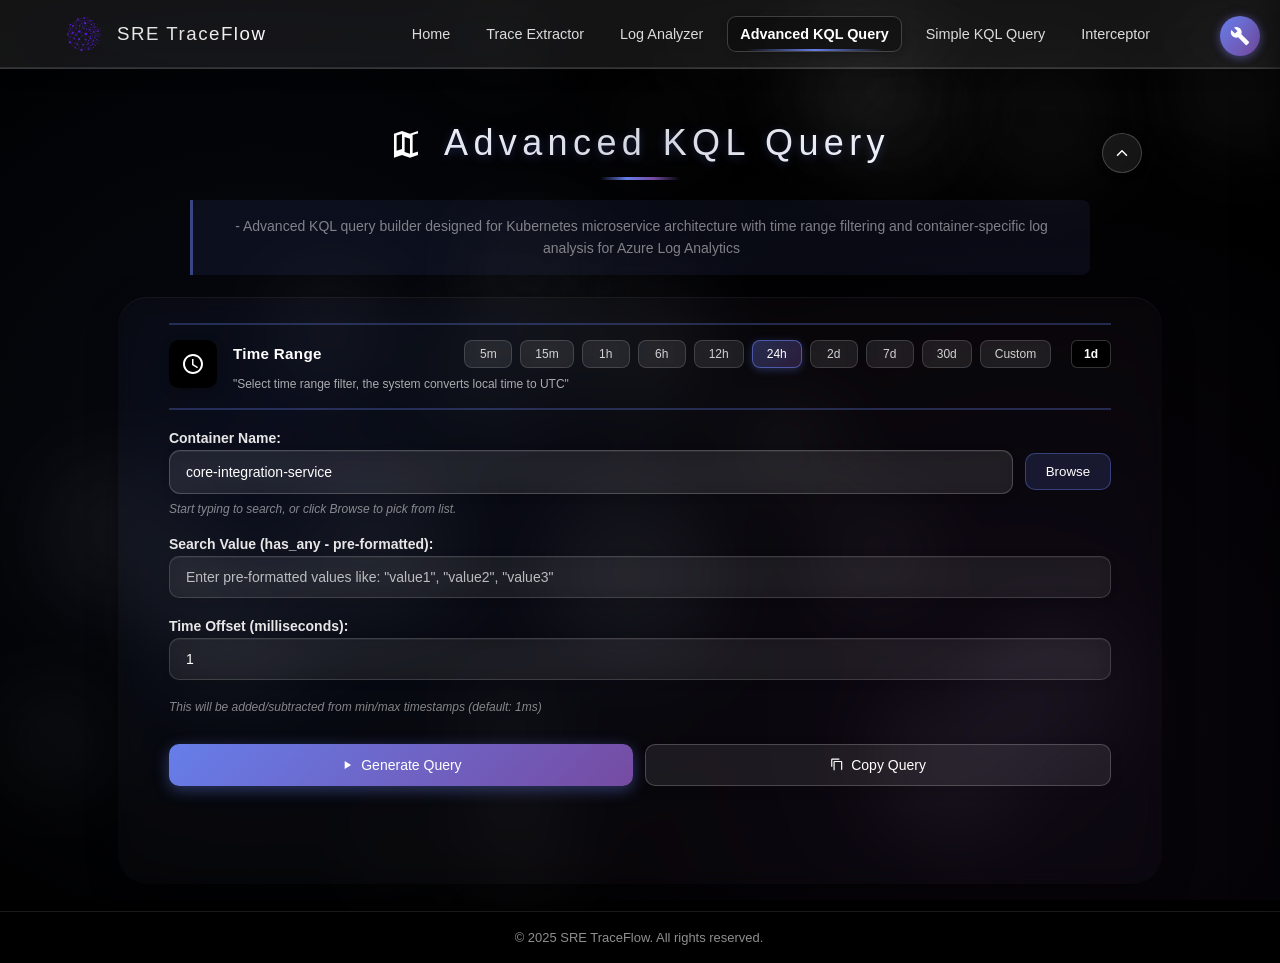
==== advanced-kql-query.html @ 8fcfd658 "Add files via upload" ====
<!DOCTYPE html>
<html lang="en">
<head>
  <meta charset="UTF-8">
  <meta name="viewport" content="width=device-width, initial-scale=1.0">
  <title>Advanced KQL Query - SRE TraceFlow</title>
  
  <link rel="stylesheet" href="assets/css/common.css">
  <link rel="stylesheet" href="assets/css/tools.css">
  <!-- Offline-friendly: embed deployments to avoid fetch/file protocol issues -->
  <script>
    window.DEPLOYMENT_NAMES = [
      "access-control",
      "accessgroup-integration-service",
      "arrangement-manager",
      "audit-service",
      "azure-blob-storage-connector",
      "backbase-identity",
      "billpay-service",
      "card-manager",
      "communication",
      "confirmation",
      "contact-manager",
      "content-card",
      "content-enricher",
      "contentservices",
      "contracts-flow",
      "core-integration-service",
      "dashboard",
      "device-management-service",
      "digital-lending",
      "digital-lending-integration-service",
      "documents-processing-flow",
      "edge",
      "employee",
      "employee-app",
      "engage-web-app",
      "engagement",
      "engagement-integration-service",
      "event-bridge",
      "fido-service",
      "flow-party-profile-service",
      "identity-integration-service",
      "identity-proxy",
      "ingress",
      "legalentity-integration-service",
      "lending-application",
      "lending-hpa-flow",
      "lending-offer-flow",
      "limit",
      "messages-service",
      "metric",
      "mobile-authentication",
      "notifications-service",
      "onboarding-flow",
      "payment-order-service",
      "payment-p2p",
      "payment-trids",
      "payment-type-service",
      "plan-flow",
      "provisioning",
      "push-integration-service",
      "realtime-engagement-orchestrator",
      "register-manager",
      "remote-config",
      "remote-config-web-app",
      "reset-password-flow",
      "retail-app",
      "risk-assessment-flow",
      "selfenroll-flow",
      "springbootadmin",
      "stream-legal-entity",
      "stream-product-catalog",
      "stream-transactions",
      "token-converter",
      "transaction-category-collector",
      "transaction-enricher",
      "transaction-manager",
      "user-manager",
      "user-profile-manager",
      "user-segment",
      "user-segments-collector",
      "web-authentication"
    ];
  </script>
  <style>
    /* Collapsible description under the title */
    .desc-content {
      max-width: 800px;
      margin: 12px auto 0 auto;
      overflow: hidden;
      max-height: 0;
      opacity: 0;
      transition: max-height 0.35s ease, opacity 0.35s ease;
    }
    .desc-content.open {
      max-height: 200px; /* enough to show one short paragraph */
      opacity: 1;
    }
    /* Deployment browse dropdown */
    .deploy-wrap { position: relative; display: flex; gap: 6px; align-items: center; }
    .deploy-hint { color: rgba(255,255,255,.7); font-size: 12px; margin-top: 4px; }
    .deploy-btn { padding: 8px 10px; border-radius: 8px; border: 1px solid rgba(255,255,255,.3); background: rgba(255,255,255,.08); color: #fff; cursor: pointer; }
    .deploy-btn:hover { background: rgba(255,255,255,.15); }
    /* Dropdown positioned near center for better visibility */
    .deploy-dropdown {
      position: fixed;
      top: 20vh;
      left: 50%;
      transform: translateX(-50%);
      background: rgba(0,0,0,.92);
      border: 1px solid rgba(255,255,255,.2);
      border-radius: 10px;
      box-shadow: 0 18px 40px rgba(0,0,0,.5);
      width: min(90vw, 520px);
      max-height: 60vh;
      overflow: auto;
      display: none;
      z-index: 2000;
    }
    .deploy-dropdown.open { display: block; }
    .deploy-item { padding: 8px 12px; color: #fff; cursor: pointer; }
    .deploy-item:hover { background: rgba(255,255,255,.1); }
  </style>
  <script src="assets/js/navbar.js"></script>
</head>
<body class="advanced-kql">
  <div id="navbar-container"></div>
  
  <div class="main-content">
    <div class="hero">
      <div class="hero-header">
        <h1><img src="assets/icons/map_white.svg" alt="" style="width:32px;height:32px;margin-right:8px;vertical-align:middle;">Advanced KQL Query</h1>
        <button class="desc-toggle" type="button" onclick="toggleDesc()" title="Hide description">
          <svg width="20" height="20" viewBox="0 0 24 24" fill="none" xmlns="http://www.w3.org/2000/svg">
            <path d="M18 15l-6-6-6 6" stroke="currentColor" stroke-width="2" stroke-linecap="round" stroke-linejoin="round"/>
          </svg>
        </button>
      </div>
      <div id="pageDesc" class="desc-content open" aria-hidden="false">
      <p> - Advanced KQL query builder designed for Kubernetes microservice architecture with time range filtering and container-specific log analysis for Azure Log Analytics</p>
    </div>
  </div>

  <div class="wrapper" style="display:flex;justify-content:center;width:100%;">
    <!-- Extended Search Container -->
    <div class="container" style="max-width:1200px;width:100%;margin:0 auto;padding:2.5% 2.5%;">
      <!-- Global Time Range Selector -->
      <div class="global-time-range">
        <div class="time-range-header">
          <div class="time-range-icon">
            <img src="assets/icons/clock_white.svg" alt="" width="24" height="24">
          </div>
          <div class="time-range-header-content">
            <div class="time-range-title-row">
              <div class="time-range-title">Time Range</div>
              <div class="time-preset-buttons">
                <button class="time-preset-btn" data-value="5m">5m</button>
                <button class="time-preset-btn" data-value="15m">15m</button>
                <button class="time-preset-btn" data-value="1h">1h</button>
                <button class="time-preset-btn" data-value="6h">6h</button>
                <button class="time-preset-btn" data-value="12h">12h</button>
                <button class="time-preset-btn active" data-value="24h">24h</button>
                <button class="time-preset-btn" data-value="2d">2d</button>
                <button class="time-preset-btn" data-value="7d">7d</button>
                <button class="time-preset-btn" data-value="30d">30d</button>
                <button class="time-preset-btn" data-value="custom">Custom</button>
                <div class="time-duration-display" id="timeDuration">24h</div>
              </div>
              <select id="timePreset" onchange="applyTimePreset()" class="time-preset-select" style="display:none;">
                <option value="5m">Last 5 minutes</option>
                <option value="15m">Last 15 minutes</option>
                <option value="1h">Last 1 hour</option>
                <option value="6h">Last 6 hours</option>
                <option value="12h">Last 12 hours</option>
                <option value="24h" selected>Last 24 hours</option>
                <option value="2d">Last 2 days</option>
                <option value="7d">Last 7 days</option>
                <option value="30d">Last 30 days</option>
                <option value="custom">Custom Range</option>
              </select>
            </div>
            <div class="time-range-description">"Select time range filter, the system converts local time to UTC"</div>
          </div>
        </div>
        <div class="time-range-controls">
          <div class="time-inputs-row" id="customTimeInputs">
            <input type="datetime-local" id="globalStart" class="time-input">
            <span class="time-separator">to</span>
            <input type="datetime-local" id="globalEnd" class="time-input">
          </div>
        </div>
      </div>
      <label for="containerName">Container Name:</label>
      <div class="deploy-wrap">
        <input list="deploymentList" id="containerName" placeholder="e.g., core-integration-service" value="core-integration-service" style="flex:1;">
        <button type="button" id="browseDeployments" class="deploy-btn">Browse</button>
        <datalist id="deploymentList"></datalist>
        <div id="deploymentDropdown" class="deploy-dropdown" aria-hidden="true"></div>
      </div>
      <div class="deploy-hint">Start typing to search, or click Browse to pick from list.</div>
      
      <label for="searchValue">Search Value (has_any - pre-formatted):</label>
      <input type="text" id="searchValue" placeholder='Enter pre-formatted values like: "value1", "value2", "value3"'>
      
      <label for="timeOffset">Time Offset (milliseconds):</label>
      <input type="number" id="timeOffset" placeholder="e.g., 1" value="1" min="0" max="10000">
      <small>This will be added/subtracted from min/max timestamps (default: 1ms)</small>
      
      <div class="button-group">
        <button id="generateQuery"><span aria-hidden="true" style="display:inline-flex;width:14px;height:14px;align-items:center;justify-content:center;"><svg viewBox="0 0 24 24" width="14" height="14" xmlns="http://www.w3.org/2000/svg"><path fill="#ffffff" d="M8 5v14l11-7z"/></svg></span>Generate Query</button>
        <button class="copy" id="copyQuery"><span aria-hidden="true" style="display:inline-flex;width:14px;height:14px;align-items:center;justify-content:center;"><svg viewBox="0 0 24 24" width="14" height="14" xmlns="http://www.w3.org/2000/svg"><path fill="#ffffff" d="M16 1H4c-1.1 0-2 .9-2 2v12h2V3h12V1zm3 4H8c-1.1 0-2 .9-2 2v14h13c1.1 0 2-.9 2-2V7c0-1.1-.9-2-2-2zm0 16H8V7h11v14z"/></svg></span>Copy Query</button>
      </div>
      
      <div id="queryResult" class="result"></div>
    </div>
  </div>
  </div>

  <script src="assets/js/common.js"></script>
  <script>
    let DEPLOYMENT_NAMES = Array.isArray(window.DEPLOYMENT_NAMES) ? window.DEPLOYMENT_NAMES.slice() : [];
    async function populateDeployments(){
      try {
        if (!DEPLOYMENT_NAMES.length && location.protocol.startsWith('http')) {
          // Optional fetch only when served over http(s)
          const resp = await fetch('assets/deployments.txt');
          if (resp.ok) {
            const text = await resp.text();
            DEPLOYMENT_NAMES = Array.from(new Set(text.split(/\r?\n/).map(l => l.trim()).filter(Boolean)));
          }
        }
      } catch(e){ /* ignore */ }
      const dl = document.getElementById('deploymentList');
      dl.innerHTML = '';
      DEPLOYMENT_NAMES.forEach(n => {
        const opt = document.createElement('option'); opt.value = n; dl.appendChild(opt);
      });
      buildDeploymentDropdown(DEPLOYMENT_NAMES);
    }

    function buildDeploymentDropdown(list){
      const dd = document.getElementById('deploymentDropdown');
      dd.innerHTML = list.map(n => `<div class="deploy-item" data-name="${n}">${n}</div>`).join('');
      dd.querySelectorAll('.deploy-item').forEach(el => el.addEventListener('click', () => {
        const val = el.getAttribute('data-name');
        const input = document.getElementById('containerName');
        input.value = val;
        toggleDropdown(false);
      }));
    }

    function toggleDropdown(open){
      const dd = document.getElementById('deploymentDropdown');
      if(open){ dd.classList.add('open'); dd.setAttribute('aria-hidden','false'); }
      else { dd.classList.remove('open'); dd.setAttribute('aria-hidden','true'); }
    }

    function toggleDesc() {
      const el = document.getElementById('pageDesc');
      const isOpen = el.classList.contains('open');
      if (isOpen) {
        el.classList.remove('open');
        el.setAttribute('aria-hidden', 'true');
      } else {
        el.classList.add('open');
        el.setAttribute('aria-hidden', 'false');
      }
    }

    // Ensure desc-toggle button stays fixed
    function ensureButtonFixed() {
      const btn = document.querySelector('.desc-toggle');
      if (btn) {
        btn.style.position = 'fixed';
        btn.style.top = '80px';
        btn.style.right = '20px';
        btn.style.zIndex = '9999';
        btn.style.margin = '0';
      }
    }
    
    // Initialize default time values
    document.addEventListener('DOMContentLoaded', () => {
      ensureButtonFixed();
      // Re-enforce on scroll/resize in case something tries to change it
      window.addEventListener('scroll', ensureButtonFixed);
      window.addEventListener('resize', ensureButtonFixed);
      populateDeployments();
      // browse button
      const browseBtn = document.getElementById('browseDeployments');
      const dd = document.getElementById('deploymentDropdown');
      const input = document.getElementById('containerName');
      browseBtn.addEventListener('click', (e)=>{
        e.stopPropagation();
        if(dd.classList.contains('open')) toggleDropdown(false); else toggleDropdown(true);
      });
      document.addEventListener('click', (e)=>{
        if(!dd.contains(e.target) && e.target !== browseBtn) toggleDropdown(false);
      });
      // filter dropdown items as user types
      input.addEventListener('input', ()=>{
        const q = input.value.toLowerCase();
        const filtered = DEPLOYMENT_NAMES.filter(n => n.toLowerCase().includes(q));
        buildDeploymentDropdown(filtered);
      });
      // Initialize global time range
      const now = new Date();
      const tenAgo = new Date(now - 10 * 60000);
      const toI = dt => {
        const p = n => n.toString().padStart(2,'0');
        return `${dt.getFullYear()}-${p(dt.getMonth()+1)}-${p(dt.getDate())}T${p(dt.getHours())}:${p(dt.getMinutes())}`;
      };
      
      document.getElementById('globalStart').value = toI(tenAgo);
      document.getElementById('globalEnd').value = toI(now);
      updateDuration();

      // Hide custom inputs by default and set default preset
      document.getElementById('customTimeInputs').classList.remove('show');
      document.getElementById('timePreset').value = '24h'; // Default to 24 hours
      setQuickTime('24h');

      // Add event listeners for duration updates
      document.getElementById('globalStart').addEventListener('change', updateDuration);
      document.getElementById('globalEnd').addEventListener('change', updateDuration);
      
      // Set up event listeners
      document.getElementById('generateQuery').onclick = generateExtendedQuery;
      document.getElementById('copyQuery').onclick = copyExtendedQuery;
    });

    function applyTimePreset() {
      const preset = document.getElementById('timePreset').value;
      const customInputs = document.getElementById('customTimeInputs');
      
      if (preset === 'custom') {
        customInputs.classList.add('show');
        return;
      } else {
        customInputs.classList.remove('show');
        setQuickTime(preset);
      }
    }

    // Handle time preset button clicks
    document.addEventListener('DOMContentLoaded', function() {
      const buttons = document.querySelectorAll('.time-preset-btn');
      const select = document.getElementById('timePreset');
      
      buttons.forEach(btn => {
        btn.addEventListener('click', function() {
          const value = this.getAttribute('data-value');
          
          // Update active state
          buttons.forEach(b => b.classList.remove('active'));
          this.classList.add('active');
          
          // Update select and trigger change
          if (select) {
            select.value = value;
            applyTimePreset();
          }
        });
      });
    });

    function setQuickTime(duration) {
      const now = new Date();
      let startTime;
      
      switch(duration) {
        case '5m': startTime = new Date(now - 5 * 60000); break;
        case '15m': startTime = new Date(now - 15 * 60000); break;
        case '1h': startTime = new Date(now - 60 * 60000); break;
        case '6h': startTime = new Date(now - 6 * 60 * 60000); break;
        case '12h': startTime = new Date(now - 12 * 60 * 60000); break;
        case '24h': startTime = new Date(now - 24 * 60 * 60000); break;
        case '2d': startTime = new Date(now - 2 * 24 * 60 * 60000); break;
        case '7d': startTime = new Date(now - 7 * 24 * 60 * 60000); break;
        case '30d': startTime = new Date(now - 30 * 24 * 60 * 60000); break;
      }
      
      const toI = dt => {
        const p = n => n.toString().padStart(2,'0');
        return `${dt.getFullYear()}-${p(dt.getMonth()+1)}-${p(dt.getDate())}T${p(dt.getHours())}:${p(dt.getMinutes())}`;
      };
      
      document.getElementById('globalStart').value = toI(startTime);
      document.getElementById('globalEnd').value = toI(now);
      updateDuration();
    }
    
    function updateDuration() {
      const start = document.getElementById('globalStart').value;
      const end = document.getElementById('globalEnd').value;
      
      if (start && end) {
        const startDate = new Date(start);
        const endDate = new Date(end);
        const diffMs = endDate - startDate;
        const diffMins = Math.round(diffMs / 60000);
        const diffHours = Math.round(diffMs / 3600000);
        
        let duration;
        if (diffMins < 60) {
          duration = `${diffMins}m`;
        } else if (diffHours < 24) {
          duration = `${diffHours}h`;
        } else {
          const diffDays = Math.round(diffMs / 86400000);
          duration = `${diffDays}d`;
        }
        
        document.getElementById('timeDuration').textContent = duration;
      } else {
        document.getElementById('timeDuration').textContent = '--';
      }
    }

    function generateExtendedQuery() {
      const validation = validateFields([
        { id: 'containerName', message: 'Please enter container name' },
        { id: 'timeOffset', message: 'Please enter time offset' }
      ]);
      
      const result = document.getElementById('queryResult');
      
      if (!validation.valid) {
        showError(result, validation.message);
        return;
      }
      
      const containerName = document.getElementById('containerName').value.trim();
      const startTime = document.getElementById('globalStart').value;
      const endTime = document.getElementById('globalEnd').value;
      const searchValue = document.getElementById('searchValue').value.trim();
      const timeOffset = document.getElementById('timeOffset').value || '1';
      
      if (!startTime || !endTime) {
        showError(result, 'Please set time range using the time selector above');
        return;
      }
      
      const startUTC = new Date(startTime).toISOString();
      const endUTC = new Date(endTime).toISOString();
      
      // Build the time_range query conditionally
      let timeRangeQuery = `let time_range = prod_CL
| where kubernetes_container_name_s has container_name
| where time_t between (datetime('${startUTC}') .. datetime('${endUTC}'))`;
      
      // Only add has_any line if searchValue has data
      if (searchValue) {
        timeRangeQuery += `\n| where log_s has_any (${searchValue})`;
      }
      
      timeRangeQuery += `\n| summarize min_timestamp = min(time_t), max_timestamp = max(time_t);`;
      
      const query = `let container_name = "${containerName}";
${timeRangeQuery}
let min_time = toscalar(time_range | project min_timestamp) - ${timeOffset}ms;
let max_time = toscalar(time_range | project max_timestamp) + ${timeOffset}ms;
prod_CL
| where time_t between (min_time .. max_time)
| where kubernetes_container_name_s has container_name
| project time_t, log_s
| order by time_t asc`;
      
      showSuccess(result, query);
    }

    function copyExtendedQuery() {
      const queryText = document.getElementById('queryResult').textContent;
      const button = event.target.closest('button');
      copyToClipboard(queryText, button);
    }
  </script>

  <footer class="footer">
    <div class="footer-content">
      <p>&copy; 2025 SRE TraceFlow. All rights reserved.</p>
    </div>
  </footer>
</body>
</html>
---- assets/css/common.css ----
/* Common Styles for SRE Helper Tool */
* {
  box-sizing: border-box;
}

body {
  margin: 0;
  padding: 0;
  font-family: -apple-system, BlinkMacSystemFont, 'Segoe UI', 'Roboto', 'Helvetica Neue', Arial, sans-serif;
  color: #ffffff;
  min-height: 100vh;
  position: relative;
  overflow-x: hidden;
  overflow-y: scroll; /* Always reserve scrollbar space to prevent layout shift */
  background: #000000;
  display: flex;
  flex-direction: column;
}

body:not(.home-page)::before {
  content: '';
  position: fixed;
  top: 0;
  left: 0;
  width: 100%;
  height: 100%;
  background: radial-gradient(circle at 20% 50%, rgba(102, 126, 234, 0.08) 0%, transparent 50%),
              radial-gradient(circle at 80% 80%, rgba(118, 75, 162, 0.08) 0%, transparent 50%);
  pointer-events: none;
  z-index: 0;
}

/* Pure black background - overlays removed for clean look */

/* Utilities Panel Styles */
.utilities-panel-toggle {
  position: fixed !important;
  right: 20px !important;
  top: 16px !important;
  transform: none !important;
  z-index: 101 !important;
  width: 40px !important;
  height: 40px !important;
  border-radius: 50% !important;
  background: linear-gradient(135deg, #667eea, #764ba2) !important;
  border: none !important;
  cursor: pointer !important;
  display: flex !important;
  align-items: center !important;
  justify-content: center !important;
  box-shadow: 0 2px 8px rgba(102, 126, 234, 0.4),
              0 0 12px rgba(118, 75, 162, 0.3) !important;
  transition: all 0.35s cubic-bezier(0.16, 1, 0.3, 1) !important;
  visibility: visible !important;
  opacity: 1 !important;
  pointer-events: auto !important;
  will-change: transform;
}

.utilities-panel-toggle:hover {
  transform: translateY(-2px) scale(1.1) !important;
  box-shadow: 0 4px 12px rgba(102, 126, 234, 0.5),
              0 0 16px rgba(118, 75, 162, 0.4);
}

.utilities-panel-toggle img {
  width: 20px;
  height: 20px;
  filter: brightness(0) invert(1);
}

.utilities-sidebar {
  position: fixed;
  right: 0;
  top: 0;
  width: 380px;
  height: 100vh;
  background: rgba(0, 0, 0, 0.95);
  backdrop-filter: blur(30px) saturate(180%);
  border-left: 1px solid rgba(255, 255, 255, 0.15);
  box-shadow: -4px 0 32px rgba(0, 0, 0, 0.5);
  z-index: 999;
  transform: translateX(100%);
  will-change: transform;
  transition: transform 0.2s cubic-bezier(0.16, 1, 0.3, 1);
  overflow-y: auto;
  padding: 20px;
}

.utilities-sidebar.open {
  transform: translateX(0);
}

.utilities-sidebar-header {
  display: flex;
  align-items: center;
  justify-content: space-between;
  margin-bottom: 30px;
  padding-bottom: 20px;
  border-bottom: 1px solid rgba(255, 255, 255, 0.1);
}

.utilities-sidebar-header h2 {
  margin: 0;
  font-size: 1.5rem;
  font-weight: 300;
  letter-spacing: 0.1em;
  color: #ffffff;
  display: flex;
  align-items: center;
  gap: 10px;
}

.utilities-sidebar-close {
  width: 32px;
  height: 32px;
  border-radius: 50%;
  background: rgba(255, 255, 255, 0.1);
  border: 1px solid rgba(255, 255, 255, 0.2);
  color: #ffffff;
  cursor: pointer;
  display: flex;
  align-items: center;
  justify-content: center;
  transition: all 0.3s ease;
  font-size: 18px;
  line-height: 1;
}

.utilities-sidebar-close:hover {
  background: rgba(255, 255, 255, 0.2);
  transform: rotate(90deg);
}

.utilities-list {
  display: flex;
  flex-direction: column;
  gap: 12px;
}

.utility-item {
  padding: 16px 20px;
  background: rgba(255, 255, 255, 0.05);
  border: 1px solid rgba(255, 255, 255, 0.1);
  border-radius: 12px;
  cursor: pointer;
  transition: all 0.35s cubic-bezier(0.16, 1, 0.3, 1);
  display: flex;
  align-items: center;
  gap: 12px;
  will-change: transform;
}

.utility-item:hover {
  background: rgba(255, 255, 255, 0.1);
  border-color: rgba(102, 126, 234, 0.5);
  transform: translateX(-4px);
  box-shadow: 0 4px 12px rgba(102, 126, 234, 0.2);
}

.utility-item-icon {
  width: 32px;
  height: 32px;
  flex-shrink: 0;
}

.utility-item-name {
  font-size: 15px;
  font-weight: 500;
  color: #ffffff;
  flex: 1;
}

/* Utilities Modal Overlay */
.utilities-modal-overlay {
  position: fixed;
  top: 0;
  left: 0;
  width: 100%;
  height: 100%;
  background: rgba(0, 0, 0, 0.85);
  backdrop-filter: blur(10px);
  z-index: 2000;
  display: none;
  align-items: center;
  justify-content: center;
  padding: 20px;
  box-sizing: border-box;
  overflow-y: auto;
}

.utilities-modal-overlay.open {
  display: flex;
}

.utilities-modal {
  background-color: rgba(255, 255, 255, 0.02);
  backdrop-filter: blur(10px) saturate(180%);
  border: none;
  border-radius: 29px;
  box-shadow: 0 8px 32px rgba(0, 0, 0, 0.3),
              0 2px 8px rgba(0, 0, 0, 0.2),
              inset 0 1px 0 rgba(255, 255, 255, 0.05);
  max-width: 900px;
  width: 100%;
  max-height: 90vh;
  overflow-y: auto;
  padding: 2.5% 2.5%;
  position: relative;
  animation: modalFadeIn 0.3s ease-out;
}

@keyframes modalFadeIn {
  from {
    opacity: 0;
    transform: scale(0.95) translateY(20px);
  }
  to {
    opacity: 1;
    transform: scale(1) translateY(0);
  }
}

.utilities-modal-header {
  display: flex;
  align-items: center;
  justify-content: space-between;
  margin-bottom: 25px;
  padding-bottom: 20px;
  border-bottom: 1px solid rgba(255, 255, 255, 0.1);
}

.utilities-modal-header h2 {
  margin: 0;
  font-size: 1.8rem;
  font-weight: 300;
  letter-spacing: 0.1em;
  color: #ffffff;
  display: flex;
  align-items: center;
  gap: 12px;
}

.utilities-modal-close {
  width: 36px;
  height: 36px;
  border-radius: 50%;
  background: rgba(255, 255, 255, 0.1);
  border: 1px solid rgba(255, 255, 255, 0.2);
  color: #ffffff;
  cursor: pointer;
  display: flex;
  align-items: center;
  justify-content: center;
  transition: all 0.3s ease;
  font-size: 20px;
  line-height: 1;
}

.utilities-modal-close:hover {
  background: rgba(255, 255, 255, 0.2);
  transform: rotate(90deg);
}

.utilities-modal-content {
  color: #ffffff;
}

/* Apply utilities page styling to modal content */
.utilities-modal-content .input-section {
  margin: 0 0 20px 0;
  width: 100%;
  box-sizing: border-box;
}

.utilities-modal-content .input-wrapper {
  width: 100%;
}

.utilities-modal-content .input-wrapper input,
.utilities-modal-content .input-wrapper textarea {
  width: 100%;
  box-sizing: border-box;
}

.utilities-modal-content .input-wrapper textarea {
  resize: vertical;
  min-height: 50px;
  max-height: 200px;
}

.utilities-modal-content .action-section {
  margin: 0 0 15px 0;
  width: 100%;
}

.utilities-modal-content .action-section .analyze-btn {
  width: 100%;
  box-sizing: border-box;
}

.utilities-modal-content .result {
  flex: 1;
  min-height: 40px;
  margin: 0 0 15px 0;
  width: 100%;
  box-sizing: border-box;
}

.utilities-modal-content .button-group {
  margin-top: auto !important;
  margin-bottom: 0;
  width: 100%;
}

.utilities-modal-content .button-group button {
  width: 100%;
  box-sizing: border-box;
}

/* Override for JSON formatter buttons - allow side-by-side layout */
.utilities-modal-content .button-group button[style*="width: auto"] {
  width: auto !important;
  flex: 0 0 auto !important;
}

/* Ensure modal buttons match utilities page styling */
.utilities-modal-content .analyze-btn,
.utilities-modal-content .button-group .analyze-btn {
  background: linear-gradient(135deg, #667eea, #764ba2) !important;
  color: #ffffff;
  border: none;
  border-radius: 14px;
  padding: 13px 22px;
  font-size: 14px;
  font-weight: 500;
  cursor: pointer;
  transition: all 0.3s cubic-bezier(0.4, 0, 0.2, 1);
  box-shadow: 0 4px 16px rgba(102, 126, 234, 0.4),
              0 0 20px rgba(118, 75, 162, 0.3);
  display: inline-flex;
  align-items: center;
  justify-content: center;
  gap: 7px;
}

.utilities-modal-content .analyze-btn:hover,
.utilities-modal-content .button-group .analyze-btn:hover {
  background: linear-gradient(135deg, #5a6fd8, #6a3d8f) !important;
  transform: translateY(-3px) scale(1.02);
  box-shadow: 0 8px 28px rgba(102, 126, 234, 0.5),
              0 0 30px rgba(118, 75, 162, 0.4);
}

.utilities-modal-content .button-group button.copy {
  background: rgba(255, 255, 255, 0.08) !important;
  border: 1px solid rgba(255, 255, 255, 0.2) !important;
  color: #ffffff;
  border-radius: 14px;
  padding: 13px 22px;
  font-size: 14px;
  font-weight: 500;
  cursor: pointer;
  transition: all 0.3s cubic-bezier(0.4, 0, 0.2, 1);
  display: inline-flex;
  align-items: center;
  justify-content: center;
  gap: 7px;
}

.utilities-modal-content .button-group button.copy:hover {
  background: rgba(255, 255, 255, 0.15) !important;
  border-color: rgba(255, 255, 255, 0.3) !important;
  transform: translateY(-2px);
  box-shadow: 0 4px 12px rgba(0, 0, 0, 0.2);
}

/* Navigation Styles */
.navbar {
  background: rgba(255, 255, 255, 0.08);
  backdrop-filter: blur(30px) saturate(180%);
  border-bottom: 1px solid rgba(255, 255, 255, 0.15);
  padding: 16px 0;
  position: sticky;
  top: 0;
  z-index: 100;
  box-shadow: 0 4px 16px rgba(0, 0, 0, 0.2),
              inset 0 -1px 0 rgba(255, 255, 255, 0.1);
}

/* Reserve space for navbar container to prevent layout shift */
#navbar-container {
  min-height: 54px;
  flex-shrink: 0;
}

.nav-container {
  max-width: 1080px;
  margin: 0 auto;
  padding: 0 18px;
  display: flex;
  justify-content: flex-end;
  align-items: center;
  gap: 20px;
  width: 100%;
  box-sizing: border-box;
  position: relative;
}

.nav-logo {
  font-size: 1.17rem;
  font-weight: 300;
  text-decoration: none;
  font-family: -apple-system, BlinkMacSystemFont, 'Segoe UI', 'Roboto', 'Helvetica Neue', Arial, sans-serif;
  letter-spacing: 0.08em;
  background: linear-gradient(135deg, #ffffff 0%, #e0e0e0 50%, #ffffff 100%);
  -webkit-background-clip: text;
  -webkit-text-fill-color: transparent;
  background-clip: text;
  display: inline-flex;
  align-items: center;
  gap: 7px;
  flex-shrink: 0;
  white-space: nowrap;
  position: fixed;
  left: 5%;
  top: 50%;
  transform: translateY(-50%);
  z-index: 101;
}

.nav-logo::before,
.nav-logo::after { display: none !important; }

.nav-links {
  display: flex;
  gap: 12px;
  justify-content: flex-end;
  flex-wrap: nowrap;
  align-items: center;
  flex-shrink: 1;
  min-width: 0;
  margin-left: 0;
}

.nav-links a {
  color: rgba(255, 255, 255, 0.85);
  text-decoration: none;
  padding: 9px 12px;
  border-radius: 9px;
  transition: all 0.3s cubic-bezier(0.4, 0, 0.2, 1);
  font-weight: 500;
  position: relative;
  overflow: hidden;
  white-space: nowrap;
  font-size: 0.9rem;
  flex-shrink: 0;
}

.nav-links a::before {
  content: '';
  position: absolute;
  bottom: 0;
  left: 50%;
  transform: translateX(-50%) scaleX(0);
  width: 80%;
  height: 2px;
  background: linear-gradient(90deg, transparent, rgba(102, 126, 234, 0.8), transparent);
  transition: transform 0.3s ease;
}

.nav-links a:hover {
  background: rgba(255, 255, 255, 0.12);
  color: #fff;
  transform: translateY(-1px);
}

.nav-links a:hover::before {
  transform: translateX(-50%) scaleX(1);
}

.nav-links a.active {
  color: #fff;
  background: rgba(0, 0, 0, 0.3);
  font-weight: 600;
  border: 1px solid rgba(255, 255, 255, 0.2);
  box-shadow: 0 2px 8px rgba(0, 0, 0, 0.2);
}

.nav-links a.active::before {
  transform: translateX(-50%) scaleX(1);
  background: linear-gradient(90deg, transparent, rgba(102, 126, 234, 1), transparent);
}

/* Main Content */
.main-content {
  padding: 27px 18px;
  max-width: 1080px;
  margin: 0 auto;
  position: relative;
  z-index: 1;
  opacity: 1;
  animation: none;
  width: 100%;
  box-sizing: border-box;
  flex: 1 0 auto;
}

.hero {
  max-width: 1080px;
  margin: 27px auto 22px auto;
  text-align: center;
  position: relative;
}

.hero-header {
  display: flex;
  align-items: center;
  justify-content: center;
  width: 100%;
  max-width: 1080px;
  margin: 0 auto;
  position: relative;
  padding: 0 18px;
  box-sizing: border-box;
  min-height: 54px;
}

.hero h1 {
  font-family: -apple-system, BlinkMacSystemFont, 'Segoe UI', 'Roboto', 'Helvetica Neue', Arial, sans-serif;
  font-size: 2.25rem;
  font-weight: 300;
  letter-spacing: 0.15em;
  margin: 0;
  background: linear-gradient(135deg, #ffffff 0%, #e0e0e0 50%, #ffffff 100%);
  -webkit-background-clip: text;
  -webkit-text-fill-color: transparent;
  background-clip: text;
  position: absolute;
  left: 50%;
  transform: translateX(-50%);
  text-shadow: none;
  display: inline-flex;
  align-items: center;
  justify-content: center;
  gap: 14px;
  flex-wrap: wrap;
}

.hero h1::before {
  display: none;
}

/* Page-specific icons now in HTML as SVG images */

.hero h1::after {
  content: '';
  position: absolute;
  bottom: -9px;
  left: 50%;
  transform: translateX(-50%);
  width: 72px;
  height: 2px;
  background: linear-gradient(90deg, transparent, rgba(255, 255, 255, 0.6), transparent);
}

.hero p {
  margin: 0;
  color: #ffffff;
  font-weight: 400;
  opacity: 0.6;
}

/* Container Styles */
.container {
  background: rgba(255, 255, 255, 0.08);
  backdrop-filter: blur(30px) saturate(180%);
  padding: 2.5% 2.5%;
  border-radius: 22px;
  box-shadow: 0 8px 32px rgba(0, 0, 0, 0.4),
              inset 0 1px 0 rgba(0, 0, 0, 0.3);
  border: 1px solid rgba(255, 255, 255, 0.18);
  opacity: 1;
  transition: all 0.4s cubic-bezier(0.4, 0, 0.2, 1);
  position: relative;
  animation: none;
}

/* Make step containers smaller */
.container.step-container {
  padding: 2.5% 2.5%;
  background-color: rgba(255, 255, 255, 0.02) !important;
  backdrop-filter: blur(10px) saturate(180%) !important;
  border: none !important;
  box-shadow: 0 8px 32px rgba(0, 0, 0, 0.3),
              0 2px 8px rgba(0, 0, 0, 0.2),
              inset 0 1px 0 rgba(255, 255, 255, 0.05) !important;
  position: relative;
  overflow: visible;
}


.container:hover {
  transform: translateY(-2px);
  box-shadow: 0 12px 40px rgba(0, 0, 0, 0.5),
              inset 0 1px 0 rgba(0, 0, 0, 0.4);
  border-color: rgba(255, 255, 255, 0.25);
}

.container.step-container:hover {
  transform: none;
  box-shadow: none;
  border-color: transparent;
}

/* Shared keyframes - consolidated to avoid duplication */
@keyframes fadeIn {
  from {
    opacity: 0;
  }
  to {
    opacity: 1;
  }
}

@keyframes fadeInUp {
  from {
    opacity: 0;
    transform: translateY(20px);
  }
  to {
    opacity: 1;
    transform: translateY(0);
  }
}

/* Form Elements */
h2 {
  margin: 0 0 14px;
  font-family: -apple-system, BlinkMacSystemFont, 'Segoe UI', 'Roboto', 'Helvetica Neue', Arial, sans-serif;
  font-size: 18px;
  font-weight: 600;
  text-align: center;
  color: #ffffff;
}

.container p,
.container blockquote {
  opacity: 0.6;
  color: rgba(255, 255, 255, 0.8);
  max-width: 77%;
  margin: 0 auto;
  font-size: 14px;
}

.container blockquote {
  border-left: 3px solid rgba(255, 255, 255, 0.3);
  padding-left: 18px;
  font-style: italic;
  margin-left: auto;
  margin-right: auto;
}

label {
  display: block;
  width: 100%;
  margin-top: 11px;
  margin-bottom: 4px;
  font-size: 14px;
  color: #ffffff;
  font-weight: 500;
}

input,
textarea {
  display: block;
  width: 100%;
  margin-top: 0;
  font-size: 14px !important;
}

input {
  background: rgba(255, 255, 255, 0.08);
  backdrop-filter: blur(10px);
  color: #ffffff;
  border: 1px solid rgba(255, 255, 255, 0.2);
  padding: 13px 16px;
  border-radius: 11px;
  transition: all 0.3s cubic-bezier(0.4, 0, 0.2, 1);
  font-size: 14px;
  font-weight: 500;
  box-shadow: 0 2px 8px rgba(0, 0, 0, 0.1),
              inset 0 1px 0 rgba(255, 255, 255, 0.05);
}

textarea {
  background: rgba(255, 255, 255, 0.08);
  backdrop-filter: blur(10px);
  color: #ffffff;
  border: 1px solid rgba(255, 255, 255, 0.2);
  border-left: 3px solid rgba(102, 126, 234, 0.5);
  padding: 13px 16px;
  border-radius: 11px;
  transition: all 0.3s cubic-bezier(0.4, 0, 0.2, 1);
  font-size: 14px !important;
  font-weight: 500;
  box-shadow: 0 2px 8px rgba(0, 0, 0, 0.1),
              inset 0 1px 0 rgba(255, 255, 255, 0.05);
}

input:focus {
  border-color: rgba(255, 255, 255, 0.4);
  outline: none;
  background: rgba(255, 255, 255, 0.12);
  box-shadow: 0 0 0 3px rgba(102, 126, 234, 0.2),
              0 4px 12px rgba(0, 0, 0, 0.2),
              inset 0 1px 0 rgba(255, 255, 255, 0.1);
  transform: translateY(-1px);
}

textarea:focus {
  border-color: rgba(255, 255, 255, 0.4);
  border-left-color: rgba(102, 126, 234, 0.8);
  outline: none;
  background: rgba(255, 255, 255, 0.12);
  box-shadow: 0 0 0 3px rgba(102, 126, 234, 0.2),
              0 4px 12px rgba(0, 0, 0, 0.2),
              inset 0 1px 0 rgba(255, 255, 255, 0.1);
  transform: translateY(-1px);
}

input::placeholder,
textarea::placeholder {
  color: rgba(255, 255, 255, 0.7);
  font-weight: 400;
}

/* Time Input Specific */
input[type="time"] {
  background: rgba(255, 255, 255, 0.1);
  color: #fff;
  border: 1px solid rgba(255, 255, 255, 0.2);
  padding: 11px 14px;
  border-radius: 7px;
  font-size: 14px;
}

input[type="time"]:focus {
  border-color: rgba(255, 255, 255, 0.5);
  outline: none;
  background: rgba(255, 255, 255, 0.15);
  box-shadow: 0 0 0 3px rgba(255, 255, 255, 0.1);
}

/* Button Styles */
.button-group {
  display: flex;
  gap: 9px;
  margin-top: 14px;
  flex-wrap: wrap;
}

.button-group button {
  flex: 1;
  padding: 13px 22px;
  font-size: 14px;
  font-weight: 500;
  color: #fff;
  border: none;
  border-radius: 11px;
  cursor: pointer;
  display: flex;
  align-items: center;
  justify-content: center;
  gap: 7px;
  transition: all 0.3s cubic-bezier(0.4, 0, 0.2, 1);
  position: relative;
  overflow: hidden;
  box-shadow: 0 4px 12px rgba(0, 0, 0, 0.2);
}

.button-group button::before {
  content: '';
  position: absolute;
  top: 0;
  left: -100%;
  width: 100%;
  height: 100%;
  background: linear-gradient(90deg, transparent, rgba(255, 255, 255, 0.2), transparent);
  transition: left 0.5s;
}

.button-group button:hover::before {
  left: 100%;
}

.button-group button.copy {
  background: #000000;
  color: #ffffff;
}

.button-group button.copy:hover {
  background: #1a1a1a;
}

.tool-redirect-btn {
  background: linear-gradient(135deg, #4a4a4a, #6a0dad);
  color: white;
  border: none;
  padding: 22px 43px;
  border-radius: 14px;
  cursor: pointer;
  font-size: 14px;
  font-weight: 500;
  transition: all 0.3s ease;
  display: flex;
  align-items: center;
  gap: 14px;
  text-decoration: none;
  justify-content: center;
  flex: 1;
  min-height: 63px;
  min-width: 216px;
  margin-top: 18px;
}

.tool-redirect-btn:hover {
  background: linear-gradient(135deg, #6a0dad, #4a4a4a);
  transform: translateY(-2px);
  box-shadow: 0 8px 25px rgba(106, 13, 173, 0.4);
}

.button-group button:not(.copy) {
  background: linear-gradient(135deg, #6c5ce7, #a29bfe);
}

.button-group button:hover {
  transform: translateY(-3px) scale(1.02);
  box-shadow: 0 8px 24px rgba(0, 0, 0, 0.3),
              0 0 20px rgba(102, 126, 234, 0.2);
}

.button-group button:active {
  transform: translateY(-1px) scale(0.98);
}

/* Result Display */
.result {
  margin-top: 9px;
  padding: 18px;
  background: rgba(0, 0, 0, 0.4);
  backdrop-filter: blur(20px);
  border: 1px solid rgba(255, 255, 255, 0.15);
  border-radius: 14px;
  font-size: 14px;
  color: #ffffff;
  white-space: pre-wrap;
  max-height: 0;
  overflow: hidden;
  opacity: 0;
  transition: all 0.4s cubic-bezier(0.4, 0, 0.2, 1);
  font-family: 'Consolas', 'Monaco', monospace;
  line-height: 1.6;
  font-weight: 500;
  box-shadow: 0 4px 16px rgba(0, 0, 0, 0.3),
              inset 0 1px 0 rgba(255, 255, 255, 0.05);
}

.result:not(:empty) {
  background: rgba(0, 0, 0, 0.5);
  backdrop-filter: blur(20px) saturate(180%);
  border: 1px solid rgba(255, 255, 255, 0.2);
  max-height: 360px;
  opacity: 1;
  transition: all 0.3s ease-out;
}

.result::-webkit-scrollbar {
  width: 6px;
}

.result::-webkit-scrollbar-track {
  background: rgba(255, 255, 255, 0.1);
  border-radius: 3px;
}

.result::-webkit-scrollbar-thumb {
  background: rgba(255, 255, 255, 0.3);
  border-radius: 3px;
}

.result::-webkit-scrollbar-thumb:hover {
  background: rgba(255, 255, 255, 0.5);
}

/* Footer */
.footer {
  background: #000000;
  color: #ffffff;
  padding: 18px;
  text-align: center;
  margin-top: auto;
  border-top: 1px solid rgba(255, 255, 255, 0.1);
  width: 100%;
  box-sizing: border-box;
  flex-shrink: 0;
}

.footer-content {
  max-width: 1080px;
  margin: 0 auto;
  padding: 0 18px;
  font-size: 0.81rem;
  opacity: 0.8;
  box-sizing: border-box;
}

.footer p {
  margin: 0;
  color: rgba(255, 255, 255, 0.7);
}

/* Responsive Design */
@media (max-width: 640px) {
  .nav-container {
    flex-direction: column;
    gap: 15px;
  }
  
  .nav-links {
    flex-wrap: wrap;
    justify-content: center;
  }
  
  .hero h1 {
    font-size: 2rem;
    gap: 12px;
  }
  
  .hero h1::before {
    font-size: 1.5rem;
  }
  
  .container {
    padding: 20px;
  }
  
  .button-group {
    flex-direction: column;
  }
  
  .button-group button {
    margin-bottom: 10px;
  }
}
---- assets/css/tools.css ----
/* Tool Pages Specific Styles */
.wrapper {
  display: grid;
  grid-template-columns: repeat(2, minmax(300px, 1fr));
  gap: 30px;
  max-width: 1200px;
  margin: 0 auto;
}

/* Position "What does it do?" button as part of hero header - scrolls with title */
.desc-toggle {
  position: absolute !important;
  right: 20px !important;
  top: 50% !important;
  transform: translateY(-50%) !important;
  margin: 0 !important;
  padding: 10px !important;
  border-radius: 50% !important;
  border: 1px solid rgba(255, 255, 255, 0.2) !important;
  background: rgba(255, 255, 255, 0.08) !important;
  backdrop-filter: blur(10px) !important;
  color: #fff !important;
  cursor: pointer !important;
  transition: all 0.3s cubic-bezier(0.4, 0, 0.2, 1) !important;
  display: flex !important;
  align-items: center !important;
  justify-content: center !important;
  width: 40px !important;
  height: 40px !important;
  z-index: 10 !important;
  box-shadow: 0 2px 8px rgba(0, 0, 0, 0.2) !important;
}

.desc-toggle svg {
  width: 20px;
  height: 20px;
  display: block;
}

.desc-toggle:hover {
  background: rgba(255, 255, 255, 0.15) !important;
  border-color: rgba(255, 255, 255, 0.3) !important;
  transform: translateY(calc(-50% - 2px)) scale(1.05) !important;
  box-shadow: 0 4px 12px rgba(0, 0, 0, 0.3),
              0 0 20px rgba(102, 126, 234, 0.2) !important;
}

/* Reduce space between navbar and title on Log Analyzer */
/* Removed page-specific spacing to use global spacing */

/* Extended Search specific - single column layout */
body.extended-search .wrapper {
  display: block !important;
  max-width: 1200px !important;
}

body.extended-search .container {
  background: #000000 !important;
  backdrop-filter: none !important;
  max-width: 1200px !important;
  margin: 0 auto !important;
  width: 100% !important;
  padding: 2.5% 2.5% !important;
}

/* Modern styling for all tool pages (except home) */
body.simple-kql-query .container,
body.extended-search .container,
body.advanced-kql .container,
body.utilities .container.utilities-container,
body.log-analyzer #step1,
body.json-pretty .container,
body.interceptor .container {
  background-color: rgba(255, 255, 255, 0.02);
  backdrop-filter: blur(10px) saturate(180%);
  border: none;
  box-shadow: 0 8px 32px rgba(0, 0, 0, 0.3),
              0 2px 8px rgba(0, 0, 0, 0.2),
              inset 0 1px 0 rgba(255, 255, 255, 0.05);
  max-width: 1200px !important;
  margin: 0 auto !important;
  padding: 2.5% 2.5% !important;
  border-radius: 29px;
}

body.simple-kql-query h2,
body.extended-search h2,
body.advanced-kql h2 {
  font-size: 1.4rem;
  font-weight: 600;
  margin-bottom: 30px;
  color: #ffffff;
  padding-bottom: 15px;
  border-bottom: 2px solid rgba(102, 126, 234, 0.3);
  position: relative;
}

body.simple-kql-query h2::after,
body.extended-search h2::after,
body.advanced-kql h2::after {
  content: '';
  position: absolute;
  bottom: -2px;
  left: 0;
  width: 60px;
  height: 2px;
  background: linear-gradient(90deg, #667eea, #764ba2);
}

body.simple-kql-query label,
body.extended-search label,
body.advanced-kql label {
  font-size: 14px;
  font-weight: 600;
  color: rgba(255, 255, 255, 0.9);
  margin-top: 20px;
  margin-bottom: 8px;
  display: block;
}

body.simple-kql-query .deploy-wrap,
body.extended-search .deploy-wrap,
body.advanced-kql .deploy-wrap {
  display: flex;
  gap: 12px;
  align-items: center;
  margin-bottom: 8px;
  margin-top: 0;
}

body.simple-kql-query .deploy-hint,
body.extended-search .deploy-hint,
body.advanced-kql .deploy-hint {
  color: rgba(255, 255, 255, 0.5);
  font-size: 12px;
  margin-top: 0;
  margin-bottom: 20px;
  font-style: italic;
}

body.simple-kql-query .deploy-btn,
body.extended-search .deploy-btn,
body.advanced-kql .deploy-btn {
  padding: 10px 20px;
  border-radius: 10px;
  border: 1px solid rgba(102, 126, 234, 0.4);
  background: rgba(102, 126, 234, 0.15);
  color: #fff;
  cursor: pointer;
  font-weight: 500;
  transition: all 0.3s ease;
  white-space: nowrap;
}

body.simple-kql-query .deploy-btn:hover,
body.extended-search .deploy-btn:hover,
body.advanced-kql .deploy-btn:hover {
  background: rgba(102, 126, 234, 0.25);
  border-color: rgba(102, 126, 234, 0.6);
  transform: translateY(-1px);
}

body.simple-kql-query input[type="text"],
body.simple-kql-query input[type="number"],
body.simple-kql-query textarea,
body.simple-kql-query select,
body.extended-search input[type="text"],
body.extended-search input[type="number"],
body.extended-search textarea,
body.extended-search input[type="datetime-local"],
body.extended-search select,
body.advanced-kql input[type="text"],
body.advanced-kql input[type="number"],
body.advanced-kql textarea,
body.advanced-kql select {
  background: rgba(255, 255, 255, 0.06);
  border: 1px solid rgba(255, 255, 255, 0.15);
  border-radius: 10px;
  padding: 12px 16px;
  font-size: 14px;
  transition: all 0.3s ease;
  color: #ffffff;
}

body.simple-kql-query input[type="text"]:focus,
body.simple-kql-query input[type="number"]:focus,
body.simple-kql-query textarea:focus,
body.simple-kql-query select:focus,
body.extended-search input[type="text"]:focus,
body.extended-search input[type="number"]:focus,
body.extended-search textarea:focus,
body.extended-search input[type="datetime-local"]:focus,
body.extended-search select:focus,
body.advanced-kql input[type="text"]:focus,
body.advanced-kql input[type="number"]:focus,
body.advanced-kql textarea:focus,
body.advanced-kql select:focus {
  background: rgba(255, 255, 255, 0.1);
  border-color: rgba(102, 126, 234, 0.5);
  box-shadow: 0 0 0 3px rgba(102, 126, 234, 0.15);
  outline: none;
}

body.simple-kql-query select,
body.extended-search select,
body.advanced-kql select {
  cursor: pointer;
}

body.simple-kql-query select option,
body.extended-search select option,
body.advanced-kql select option {
  background: #1a1a1a;
  color: #ffffff;
}

body.simple-kql-query textarea,
body.extended-search textarea,
body.advanced-kql textarea {
  font-family: inherit;
  resize: vertical;
  min-height: 100px;
  border-left: 3px solid rgba(102, 126, 234, 0.5);
  font-size: 14px !important;
}

body.simple-kql-query textarea:focus,
body.extended-search textarea:focus,
body.advanced-kql textarea:focus {
  border-left-color: rgba(102, 126, 234, 0.8);
}

body.simple-kql-query textarea::placeholder,
body.extended-search textarea::placeholder,
body.advanced-kql textarea::placeholder {
  color: rgba(255, 255, 255, 0.5);
}

body.simple-kql-query small,
body.extended-search small,
body.advanced-kql small {
  display: block;
  color: rgba(255, 255, 255, 0.5);
  font-size: 12px;
  margin-top: 6px;
  font-style: italic;
}


/* Global Time Range Selector - Step Header Style */
.global-time-range {
  background: transparent;
  backdrop-filter: none;
  border-radius: 0;
  padding: 12px 0 4px 0;
  margin: 0 0 20px 0;
  border: none;
  max-width: 100%;
  box-shadow: none;
  transition: all 0.3s ease;
  position: relative;
}

/* Spacing for global-time-range in step-containers to match regular containers */
.step-container .global-time-range {
  margin: 0 0 20px 0 !important;
}

.global-time-range::before {
  content: '';
  position: absolute;
  top: 0;
  left: 2.5%;
  right: 2.5%;
  height: 2px;
  background: rgba(102, 126, 234, 0.3);
  transition: all 0.3s ease;
}

.global-time-range::after {
  content: '';
  position: absolute;
  bottom: 0;
  left: 2.5%;
  right: 2.5%;
  height: 2px;
  background: rgba(102, 126, 234, 0.3);
  transition: all 0.3s ease;
}

.global-time-range:hover::before,
.global-time-range:hover::after {
  background: linear-gradient(90deg, #667eea, #764ba2);
  opacity: 0.8;
}

.global-time-range:hover {
}

.time-range-header {
  display: flex;
  align-items: flex-start;
  gap: 16px;
  margin-bottom: 0;
  padding: 0.5% 2.5% 0.3% 2.5%;
  background: transparent;
  backdrop-filter: none;
  border-radius: 0;
  border: none;
  margin-top: 0;
  position: relative;
  box-shadow: none;
  transition: all 0.3s ease;
  text-align: left;
}

.time-range-icon {
  display: flex;
  align-items: center;
  justify-content: center;
  width: 48px;
  height: 48px;
  min-width: 48px;
  background: #000000;
  color: #ffffff;
  border-radius: 10px;
  font-size: 18px;
  font-weight: 700;
  box-shadow: 0 3px 10px rgba(0, 0, 0, 0.3);
  transition: all 0.3s ease;
  position: relative;
  flex-shrink: 0;
}

.time-range-icon img {
  width: 24px;
  height: 24px;
  display: block;
  opacity: 1;
}

.time-range-header:hover .time-range-icon {
  transform: translateY(-2px);
  box-shadow: 0 6px 16px rgba(0, 0, 0, 0.4);
  background: #000000;
}

.time-range-header-content {
  flex: 1;
  display: flex;
  flex-direction: column;
  gap: 8px;
  justify-content: space-between;
}

.time-range-title-row {
  display: flex;
  align-items: center;
  gap: 16px;
  flex-wrap: wrap;
  justify-content: space-between;
  width: 100%;
}

.time-range-title-row .time-range-title {
  flex-shrink: 0;
}

.time-range-title-row .time-preset-buttons {
  margin-left: auto;
  flex-shrink: 0;
}

.time-preset-buttons {
  display: flex;
  flex-wrap: wrap;
  gap: 8px;
  align-items: center;
}

.time-preset-btn {
  padding: 6px 14px;
  font-size: 12px;
  font-weight: 500;
  color: rgba(255, 255, 255, 0.8);
  background: rgba(255, 255, 255, 0.08);
  backdrop-filter: blur(10px);
  border: 1px solid rgba(255, 255, 255, 0.15);
  border-radius: 8px;
  cursor: pointer;
  transition: all 0.3s cubic-bezier(0.4, 0, 0.2, 1);
  white-space: nowrap;
  min-width: 48px;
  text-align: center;
}

.time-preset-btn:hover {
  background: rgba(255, 255, 255, 0.15);
  border-color: rgba(255, 255, 255, 0.3);
  transform: translateY(-1px);
  box-shadow: 0 2px 8px rgba(0, 0, 0, 0.2);
  color: #ffffff;
}

.time-preset-btn.active {
  background: linear-gradient(135deg, rgba(102, 126, 234, 0.3), rgba(118, 75, 162, 0.3));
  border-color: rgba(102, 126, 234, 0.6);
  color: #ffffff;
  box-shadow: 0 2px 8px rgba(102, 126, 234, 0.3);
}

.time-preset-btn.active:hover {
  background: linear-gradient(135deg, rgba(102, 126, 234, 0.4), rgba(118, 75, 162, 0.4));
  border-color: rgba(102, 126, 234, 0.8);
  box-shadow: 0 4px 12px rgba(102, 126, 234, 0.4);
}

.time-range-title {
  font-family: -apple-system, BlinkMacSystemFont, 'Segoe UI', 'Roboto', 'Helvetica Neue', Arial, sans-serif;
  font-size: 0.95rem;
  font-weight: 600;
  letter-spacing: 0.02em;
  margin: 0;
  color: #ffffff;
  line-height: 1.3;
  flex-shrink: 0;
}

.time-range-description {
  font-size: 0.75rem;
  color: rgba(255, 255, 255, 0.65);
  font-weight: 400;
  margin: 0;
  margin-top: auto;
  padding-bottom: 2px;
  line-height: 1.4;
  text-align: left;
}

.global-time-range-info {
  font-size: 12px;
  color: rgba(255, 255, 255, 0.5);
  font-style: italic;
  margin-bottom: 12px;
  text-align: left;
  font-weight: 400;
  padding-left: 0;
}

.time-range-controls {
  display: flex;
  align-items: center;
  justify-content: center;
  gap: 12px;
  flex-wrap: wrap;
  margin-top: 8px;
}

.time-range-row {
  display: flex;
  align-items: center;
  gap: 16px;
  flex-wrap: wrap;
  justify-content: center;
}

.time-label {
  display: flex;
  align-items: center;
  gap: 10px;
  font-size: 15px;
  font-weight: 600;
  color: rgba(255, 255, 255, 0.9);
  white-space: nowrap;
  padding: 8px 16px;
  background: rgba(102, 126, 234, 0.15);
  border-radius: 10px;
  border: 1px solid rgba(102, 126, 234, 0.3);
}

.time-label i {
  font-size: 16px;
  opacity: 0.8;
}

.time-preset-select {
  padding: 10px 16px;
  font-size: 14px;
  font-weight: 500;
  color: #fff;
  background: rgba(255, 255, 255, 0.08);
  backdrop-filter: blur(10px);
  border: 1px solid rgba(255, 255, 255, 0.15);
  border-radius: 10px;
  cursor: pointer;
  transition: all 0.3s cubic-bezier(0.4, 0, 0.2, 1);
  min-width: 160px;
  text-align: left;
  box-shadow: none;
}

.time-preset-select:hover {
  background: rgba(255, 255, 255, 0.15);
  border-color: rgba(255, 255, 255, 0.3);
  transform: translateY(-1px);
  box-shadow: 0 4px 12px rgba(0, 0, 0, 0.2);
}

.time-preset-select:focus {
  outline: none;
  background: rgba(255, 255, 255, 0.15);
  border-color: rgba(102, 126, 234, 0.5);
  box-shadow: 0 0 0 3px rgba(102, 126, 234, 0.2),
              0 4px 12px rgba(0, 0, 0, 0.2);
}

.time-preset-select option {
  background: #1a1a1a;
  color: #fff;
  padding: 8px;
}

.time-inputs-row {
  display: none;
  align-items: center;
  gap: 12px;
  flex-wrap: wrap;
}

.time-inputs-row.show {
  display: flex;
  margin-top: 0;
}

.time-input {
  padding: 8px 12px;
  font-size: 13px;
  font-weight: 500;
  color: #fff;
  background: rgba(255, 255, 255, 0.1);
  backdrop-filter: blur(10px);
  border: 1px solid rgba(255, 255, 255, 0.2);
  border-radius: 8px;
  transition: all 0.3s cubic-bezier(0.4, 0, 0.2, 1);
  min-width: 160px;
  box-shadow: 0 2px 8px rgba(0, 0, 0, 0.1);
  flex-shrink: 0;
}

.time-input:hover {
  background: rgba(255, 255, 255, 0.15);
  border-color: rgba(255, 255, 255, 0.3);
}

.time-input:focus {
  outline: none;
  background: rgba(255, 255, 255, 0.15);
  border-color: rgba(102, 126, 234, 0.5);
  box-shadow: 0 0 0 3px rgba(102, 126, 234, 0.2),
              0 4px 12px rgba(0, 0, 0, 0.2);
  transform: translateY(-1px);
}

.time-separator {
  font-size: 13px;
  font-weight: 500;
  color: rgba(255, 255, 255, 0.7);
  white-space: nowrap;
}

.time-duration-display {
  font-size: 12px;
  font-weight: 600;
  color: #ffffff;
  background: #000000;
  padding: 6px 10px;
  border-radius: 6px;
  border: 1px solid rgba(255, 255, 255, 0.2);
  text-align: center;
  min-width: 40px;
  white-space: nowrap;
  flex-shrink: 0;
  margin-left: 12px;
}

@media (max-width: 768px) {
  .wrapper {
    grid-template-columns: 1fr;
    gap: 20px;
  }
  
  .time-inputs-container {
    flex-direction: column;
    gap: 15px;
  }
  
  .time-separator {
    order: -1;
    flex-direction: row;
    gap: 15px;
  }
  
  .time-line {
    width: 40px;
    height: 2px;
  }
  
  .time-range-row {
    flex-direction: column;
    gap: 12px;
  }
  
  .time-preset-select {
    min-width: 120px;
    font-size: 12px;
    padding: 6px 10px;
  }
  
  .time-input {
    min-width: 140px;
    font-size: 12px;
    padding: 6px 10px;
  }
  
  /* Mobile positioning for desc-toggle button */
  .hero-header {
    padding-right: 20px !important;
    flex-direction: column;
    gap: 15px;
    min-height: auto !important;
  }
  
  .hero h1 {
    position: relative !important;
    left: auto !important;
    transform: none !important;
    white-space: normal !important;
  }
  
  .desc-toggle {
    position: relative !important;
    right: auto !important;
    top: auto !important;
    transform: none !important;
    padding: 8px !important;
    width: 36px !important;
    height: 36px !important;
  }
  
  .desc-toggle svg {
    width: 18px;
    height: 18px;
  }
  
  .desc-toggle:hover {
    transform: translateY(-1px) !important;
  }
}

/* Log Analyzer Specific Styles */
.log-analyzer .container:not(#step2):not(#step1) {
  max-width: 1200px !important;
  margin: 0 auto !important;
  padding: 2.5% 2.5% !important;
  width: 100% !important;
  box-sizing: border-box !important;
}

/* step1 is handled by the "Modern styling for all tool pages" rule above */

/* Step2 gets special full-screen width */
.log-analyzer #step2 {
  max-width: 90vw !important;
  width: 90vw !important;
  margin: 20px auto !important;
  box-sizing: border-box !important;
}

/* Override any conflicting styles */
.log-analyzer .main-content {
  max-width: 1200px !important;
  padding: 20px 20px !important;
  margin: 0 auto !important;
}

/* When step2 is visible, allow main-content to expand to accommodate 90% width */
.log-analyzer .main-content:has(#step2:not(.hidden)) {
  max-width: 100% !important;
}

/* Add bottom spacing to the last container */
.log-analyzer .step-container:last-child {
  margin-bottom: 40px !important;
}

/* Add bottom spacing for the last section in each step container */
.log-analyzer .step-container .download-section:last-child {
  margin-bottom: 2% !important;
}

.log-analyzer .main-content .container:not(#step1):not(#step2) {
  max-width: 1200px !important;
  margin: 0 auto !important;
  padding: 2.5% 2.5% !important;
  width: 100% !important;
}

/* Override for step2 to allow 90vw width */
.log-analyzer .main-content .container#step2 {
  max-width: 90vw !important;
  width: 90vw !important;
}

/* Ensure step1 matches other pages exactly - no additional width constraints */
.log-analyzer .main-content .container#step1 {
  max-width: 1200px !important;
  width: 100% !important;
  margin: 0 auto !important;
}

/* Add spacing between hero and main content */
/* (using global .hero margins from common.css) */
.log-analyzer .hero h1 {
  margin-top: 0;
}

/* Ensure consistent spacing for all heroes */
.log-analyzer .hero,
.trace-extractor .hero,
.extended-search .hero,
.advanced-kql .hero,
.utilities .hero,
.json-pretty .hero,
.interceptor .hero {
  margin-top: 30px;
}

/* Modern Hero Section for all tool pages */
body.simple-kql-query .hero-header,
body.extended-search .hero-header,
body.advanced-kql .hero-header,
body.trace-extractor .hero-header,
body.log-analyzer .hero-header,
body.utilities .hero-header,
body.json-pretty .hero-header,
body.interceptor .hero-header {
  position: relative;
  padding-bottom: 20px;
  margin-bottom: 20px;
}

body.simple-kql-query .hero-header::after,
body.extended-search .hero-header::after,
body.advanced-kql .hero-header::after,
body.trace-extractor .hero-header::after,
body.log-analyzer .hero-header::after,
body.utilities .hero-header::after,
body.json-pretty .hero-header::after,
body.interceptor .hero-header::after {
  content: '';
  position: absolute;
  bottom: 0;
  left: 50%;
  transform: translateX(-50%);
  width: 80px;
  height: 3px;
  background: linear-gradient(90deg, transparent, #667eea, #764ba2, transparent);
  border-radius: 2px;
}

body.simple-kql-query .hero h1,
body.extended-search .hero h1,
body.advanced-kql .hero h1,
body.trace-extractor .hero h1,
body.log-analyzer .hero h1,
body.utilities .hero h1,
body.json-pretty .hero h1,
body.interceptor .hero h1 {
  font-family: -apple-system, BlinkMacSystemFont, 'Segoe UI', 'Roboto', 'Helvetica Neue', Arial, sans-serif;
  font-size: 2.25rem;
  font-weight: 300;
  letter-spacing: 0.15em;
  color: #ffffff;
  margin-bottom: 0;
  text-shadow: 0 2px 10px rgba(102, 126, 234, 0.3);
}

body.simple-kql-query .hero h1::after,
body.extended-search .hero h1::after,
body.advanced-kql .hero h1::after,
body.trace-extractor .hero h1::after,
body.log-analyzer .hero h1::after,
body.utilities .hero h1::after,
body.json-pretty .hero h1::after,
body.interceptor .hero h1::after {
  display: none;
}

body.simple-kql-query .desc-content,
body.extended-search .desc-content,
body.advanced-kql .desc-content,
body.trace-extractor .desc-content,
body.log-analyzer .desc-content,
body.utilities .desc-content,
body.json-pretty .desc-content,
body.interceptor .desc-content {
  background: rgba(102, 126, 234, 0.08);
  border-left: 3px solid rgba(102, 126, 234, 0.5);
  border-radius: 0 8px 8px 0;
  padding: 15px 20px;
  margin-top: 20px;
  max-width: 900px;
}

body.simple-kql-query .desc-content p,
body.extended-search .desc-content p,
body.advanced-kql .desc-content p,
body.trace-extractor .desc-content p,
body.log-analyzer .desc-content p,
body.utilities .desc-content p,
body.json-pretty .desc-content p,
body.interceptor .desc-content p {
  color: rgba(255, 255, 255, 0.8);
  margin: 0 0 10px 0;
  line-height: 1.6;
  font-size: 14px;
}

body.simple-kql-query .desc-content p:last-child,
body.extended-search .desc-content p:last-child,
body.advanced-kql .desc-content p:last-child,
body.trace-extractor .desc-content p:last-child,
body.log-analyzer .desc-content p:last-child,
body.utilities .desc-content p:last-child,
body.json-pretty .desc-content p:last-child,
body.interceptor .desc-content p:last-child {
  margin-bottom: 0;
}

body.simple-kql-query .button-group,
body.extended-search .button-group,
body.advanced-kql .button-group {
  margin-top: 15px !important; /* Override common.css .button-group margin-top: 14px */
  margin-bottom: 0 !important;
  gap: 12px !important;
}

/* Override inline style for Simple KQL Query button-group */
body.simple-kql-query .button-group[style*="margin-top"] {
  margin-top: 15px !important;
}

body.simple-kql-query .button-group button,
body.extended-search .button-group button,
body.advanced-kql .button-group button {
  padding: 12px 24px;
  font-size: 14px;
  font-weight: 500;
  border-radius: 10px;
  transition: all 0.3s cubic-bezier(0.4, 0, 0.2, 1);
  position: relative;
  overflow: hidden;
}

body.simple-kql-query .button-group button:not(.copy),
body.simple-kql-query .analyze-btn,
body.extended-search .button-group button:not(.copy),
body.advanced-kql .button-group button#generateQuery {
  background: linear-gradient(135deg, #667eea 0%, #764ba2 100%);
  border: none;
  box-shadow: 0 4px 15px rgba(102, 126, 234, 0.4);
}

body.simple-kql-query .button-group button:not(.copy):hover,
body.simple-kql-query .analyze-btn:hover,
body.extended-search .button-group button:not(.copy):hover,
body.advanced-kql .button-group button#generateQuery:hover {
  transform: translateY(-2px);
  box-shadow: 0 6px 20px rgba(102, 126, 234, 0.5);
}

body.simple-kql-query .button-group button.copy,
body.extended-search .button-group button.copy,
body.advanced-kql .button-group button.copy {
  background: rgba(255, 255, 255, 0.08);
  border: 1px solid rgba(255, 255, 255, 0.2);
}

body.simple-kql-query .button-group button.copy:hover,
body.extended-search .button-group button.copy:hover,
body.advanced-kql .button-group button.copy:hover {
  background: rgba(255, 255, 255, 0.15);
  border-color: rgba(255, 255, 255, 0.3);
  transform: translateY(-2px);
}

body.simple-kql-query .result,
body.extended-search .result,
body.advanced-kql .result,
body.trace-extractor .result {
  margin-top: 30px !important; /* Override common.css .result margin-top: 9px */
  margin-bottom: 0 !important;
  padding: 20px 24px !important; /* Override common.css .result padding: 18px */
  background: rgba(0, 0, 0, 0.4) !important;
  border: 1px solid rgba(102, 126, 234, 0.3) !important;
  border-radius: 12px !important;
  border-left: 4px solid #667eea !important;
  font-family: 'Courier New', monospace !important;
  font-size: 13px !important;
  line-height: 1.6 !important;
  color: rgba(255, 255, 255, 0.9) !important;
  max-height: 500px !important;
  overflow-y: auto !important;
  transition: all 0.3s ease !important;
}

body.simple-kql-query .result:hover,
body.extended-search .result:hover,
body.advanced-kql .result:hover,
body.trace-extractor .result:hover {
  border-color: rgba(102, 126, 234, 0.5);
  background: rgba(0, 0, 0, 0.5);
}

body.simple-kql-query .wrapper,
body.extended-search .wrapper,
body.advanced-kql .wrapper {
  margin-top: 20px;
  max-width: 1200px;
  margin-left: auto;
  margin-right: auto;
  width: 100%;
}

/* Form sections with subtle visual separation - but override specific elements */
body.simple-kql-query .container > *:not(:last-child),
body.extended-search .container > *:not(:last-child) {
  margin-bottom: 25px;
}

/* Override the generic rule for specific elements in Simple KQL Query to match exact spacing */
body.simple-kql-query .container > .global-time-range {
  margin-bottom: 20px !important;
}

body.simple-kql-query .container > .input-section {
  margin-bottom: 20px !important;
}

body.simple-kql-query .container > .action-section {
  margin-bottom: 15px !important;
}

body.simple-kql-query .container > .result {
  margin-top: 30px !important;
  margin-bottom: 0 !important;
}

body.simple-kql-query .container > .button-group {
  margin-top: 15px !important;
  margin-bottom: 0 !important;
}

/* Advanced KQL Query - match Simple KQL Query spacing exactly */
body.advanced-kql .container > *:not(:last-child) {
  margin-bottom: 0;
}

/* Match Simple KQL Query spacing for Advanced KQL Query */
body.advanced-kql .container > .global-time-range {
  margin: 0 0 20px 0 !important;
}

body.advanced-kql .container > .global-time-range + label {
  margin-top: 0 !important;
  margin-bottom: 4px !important;
}

body.advanced-kql .container > label {
  margin-top: 20px !important;
  margin-bottom: 4px !important;
  padding-left: 2.5%;
  padding-right: 2.5%;
  box-sizing: border-box;
}

body.advanced-kql .container > label:first-of-type {
  margin-top: 0 !important;
}

body.advanced-kql .container > .deploy-wrap {
  margin-bottom: 8px !important;
  margin-top: 0 !important;
  padding-left: 2.5%;
  padding-right: 2.5%;
  box-sizing: border-box;
}

body.advanced-kql .container > .deploy-hint {
  margin-bottom: 20px !important;
  margin-top: 0 !important;
  padding-left: 2.5%;
  padding-right: 2.5%;
  box-sizing: border-box;
}

body.advanced-kql .container > input[type="text"],
body.advanced-kql .container > input[type="number"] {
  margin-bottom: 20px !important;
  margin-top: 0 !important;
  margin-left: 2.5%;
  margin-right: 2.5%;
  width: calc(100% - 5%);
  box-sizing: border-box;
}

body.advanced-kql .container > small {
  margin-top: 6px !important;
  margin-bottom: 20px !important;
  display: block;
  padding-left: 2.5%;
  padding-right: 2.5%;
  box-sizing: border-box;
}

body.advanced-kql .container > .button-group {
  margin-top: 30px !important;
  margin-bottom: 30px !important;
  padding-left: 2.5%;
  padding-right: 2.5%;
  box-sizing: border-box;
}

body.advanced-kql .container > .result {
  margin-top: 0 !important;
  margin-bottom: 0 !important;
}

body.simple-kql-query .container > label:first-of-type,
body.extended-search .container > label:first-of-type,
body.advanced-kql .container > label:first-of-type {
  margin-top: 0;
}

/* Dynamic container sizing based on screen size - use consistent percentage padding */
@media (min-width: 1200px) {
  .log-analyzer .container,
  .log-analyzer .main-content .container {
    max-width: 1200px !important;
    padding: 2.5% 2.5% !important;
  }
}

@media (min-width: 992px) and (max-width: 1199px) {
  .log-analyzer .container,
  .log-analyzer .main-content .container {
    max-width: 1200px !important;
    padding: 2.5% 2.5% !important;
  }
}

@media (min-width: 769px) and (max-width: 991px) {
  .log-analyzer .container,
  .log-analyzer .main-content .container {
    max-width: 1200px !important;
    padding: 2.5% 2.5% !important;
  }
}

.input-section {
  margin: 0 0 20px 0;
  width: 100%;
  box-sizing: border-box;
}

/* Ensure consistent spacing in step-containers - match Simple KQL Query exactly */
/* Step-header should have no margin-bottom to avoid extra spacing */
body.trace-extractor .step-container > .step-header {
  margin-bottom: 0 !important;
  margin-top: 0 !important;
}

body.trace-extractor .step-container > .step-header + .global-time-range {
  margin-top: 0 !important;
}

body.trace-extractor .step-container > .global-time-range {
  margin: 0 0 20px 0 !important;
}

body.trace-extractor .step-container > .input-section {
  margin: 0 0 20px 0 !important;
}

body.trace-extractor .step-container > .action-section {
  margin: 20px 0 15px 0 !important;
}

body.trace-extractor .step-container > .result {
  margin-top: 30px !important;
  margin-bottom: 0 !important;
}

body.trace-extractor .step-container > .button-group {
  margin-top: 15px !important;
  margin-bottom: 0 !important;
}

/* Also apply to log-analyzer step-containers */
.log-analyzer .step-container > .input-section {
  margin: 0 0 20px 0 !important;
}

.log-analyzer .step-container > .action-section {
  margin: 20px 0 15px 0 !important;
}

.log-analyzer .step-container > .result {
  margin-top: 30px !important;
  margin-bottom: 0 !important;
}

.log-analyzer .step-container > .button-group {
  margin-top: 15px !important;
  margin-bottom: 0 !important;
}

.filter-section {
  margin-bottom: 15px;
  width: 100%;
  box-sizing: border-box;
  padding: 15px;
  background: rgba(0, 0, 0, 0.3);
  border-radius: 12px;
  border: 1px solid rgba(255, 255, 255, 0.1);
}

/* Ensure all sections are properly aligned */
.step-container {
  display: flex;
  flex-direction: column;
  align-items: center;
  width: 100%;
  max-width: 100%;
  box-sizing: border-box;
}

.step-container > * {
  width: 100%;
  max-width: 100%;
  box-sizing: border-box;
}

/* Force container sizing for step containers - but preserve padding to match Simple KQL Query */
.log-analyzer .step-container:not(#step2):not(#step1),
.trace-extractor .step-container {
  max-width: 1200px !important;
  width: 100% !important;
  margin: 20px auto !important;
  padding: 2.5% 2.5% !important; /* Match Simple KQL Query container padding with percentage */
  background-color: rgba(255, 255, 255, 0.02) !important;
  backdrop-filter: blur(10px) saturate(180%) !important;
  border: none !important;
  box-shadow: 0 8px 32px rgba(0, 0, 0, 0.3),
              0 2px 8px rgba(0, 0, 0, 0.2),
              inset 0 1px 0 rgba(255, 255, 255, 0.05) !important;
  position: relative;
}

/* step1 should match other containers exactly - use the same styling as Simple KQL Query */
.log-analyzer .step-container#step1 {
  max-width: 1200px !important;
  width: 100% !important;
  margin: 0 auto !important;
  padding: 2.5% 2.5% !important;
  border-radius: 29px !important;
}

/* Make step2 (results page) bigger for log analyzer - almost full screen */
/* Rules are defined above in "Step2 gets special full-screen width" section */


.keyword-filters {
  display: flex;
  flex-direction: column;
  gap: 8px;
  align-items: center;
}

.selected-keywords {
  display: flex;
  flex-wrap: wrap;
  gap: 10px;
  margin-bottom: 0;
  justify-content: flex-start;
  flex-shrink: 1;
  max-width: 100%;
  overflow: hidden;
}

.selected-keywords button {
  padding: 8px 18px;
  background: rgba(255, 255, 255, 0.06);
  color: rgba(255, 255, 255, 0.9);
  border: 1.5px solid rgba(255, 255, 255, 0.15);
  border-radius: 20px;
  cursor: pointer;
  transition: background 0.2s ease, border-color 0.2s ease;
  font-family: -apple-system, BlinkMacSystemFont, 'Segoe UI', 'Roboto', 'Helvetica Neue', Arial, sans-serif;
  font-size: 13px;
  font-weight: 500;
  white-space: nowrap;
  flex-shrink: 0;
  max-width: 100%;
  overflow: hidden;
  text-overflow: ellipsis;
  position: relative;
  box-shadow: 
    0 2px 6px rgba(0, 0, 0, 0.2),
    inset 0 1px 0 rgba(255, 255, 255, 0.1);
  backdrop-filter: blur(10px);
}

.selected-keywords button:hover {
  background: rgba(255, 255, 255, 0.12);
  border-color: rgba(102, 126, 234, 0.5);
  color: #ffffff;
}

.selected-keywords button.active-filter {
  background: #667eea;
  border-color: #667eea;
  color: #ffffff;
  box-shadow: 
    0 2px 8px rgba(102, 126, 234, 0.4),
    inset 0 1px 0 rgba(255, 255, 255, 0.15);
}

.custom-keyword-input {
  display: flex;
  gap: 12px;
  align-items: center;
  flex-wrap: wrap;
  justify-content: flex-start;
  padding: 14px 20px;
  background: #000000;
  border: none;
  width: 100%;
  box-sizing: border-box;
  margin: 0;
  flex-shrink: 0;
  position: relative;
  min-height: 56px;
}

.custom-keyword-input {
  overflow: visible;
}

.custom-keyword-input::before {
  content: '';
  position: absolute;
  top: 0;
  left: 0;
  width: 40%;
  height: 3px;
  background: linear-gradient(90deg, 
    rgba(102, 126, 234, 0.8) 0%,
    rgba(118, 75, 162, 0.8) 30%,
    rgba(102, 126, 234, 0.8) 85%,
    transparent 90%);
  box-shadow: 0 0 10px rgba(102, 126, 234, 0.6);
  transition: all 0.3s ease;
  z-index: 1;
}

.custom-keyword-input::after {
  content: '';
  position: absolute;
  top: 0;
  left: 0;
  width: 3px;
  height: 45px;
  background: linear-gradient(180deg, #667eea, #764ba2);
  box-shadow: 0 0 10px rgba(102, 126, 234, 0.6);
  transition: all 0.3s ease;
  z-index: 1;
}

.custom-keyword-input:hover::before {
  width: 65%;
  box-shadow: 0 0 15px rgba(102, 126, 234, 0.9);
}

.custom-keyword-input:hover::after {
  height: 60px;
  box-shadow: 0 0 15px rgba(102, 126, 234, 0.9);
}

.custom-keyword-input .fullscreen-btn {
  margin-left: auto;
}

.custom-keyword-input input {
  flex: 1;
  min-width: 200px;
  max-width: 300px;
}

.add-btn {
  padding: 10px 20px;
  background: linear-gradient(135deg, #6c5ce7, #a29bfe);
  color: #ffffff;
  border: none;
  border-radius: 8px;
  cursor: pointer;
  transition: all 0.3s ease;
  font-size: 14px;
  font-weight: 500;
  white-space: nowrap;
}

.add-btn:hover {
  background: linear-gradient(135deg, #5a4fcf, #8b7ed8);
  transform: translateY(-2px);
  box-shadow: 0 8px 25px rgba(0, 0, 0, 0.2);
}

.action-section {
  text-align: center;
  margin: 20px 0 15px 0;
  padding-left: 2.5%;
  padding-right: 2.5%;
  box-sizing: border-box;
}

.action-section > .analyze-btn {
  margin: 0 auto;
  display: inline-flex;
}

.action-section .button-group {
  margin-top: 0 !important;
  margin-bottom: 0 !important;
}

.analyze-btn,
.button-group .analyze-btn {
  background: linear-gradient(135deg, #667eea, #764ba2) !important;
  color: #ffffff;
  border: none;
  border-radius: 14px;
  padding: 13px 22px;
  font-size: 14px;
  font-weight: 500;
  cursor: pointer;
  transition: all 0.3s cubic-bezier(0.4, 0, 0.2, 1);
  box-shadow: 0 4px 16px rgba(102, 126, 234, 0.4),
              0 0 20px rgba(118, 75, 162, 0.3);
  position: relative;
  overflow: hidden;
  display: flex;
  align-items: center;
  gap: 8px;
}

.analyze-btn::before {
  content: '';
  position: absolute;
  top: 0;
  left: -100%;
  width: 100%;
  height: 100%;
  background: linear-gradient(90deg, transparent, rgba(255, 255, 255, 0.2), transparent);
  transition: left 0.5s;
}

.analyze-btn:hover::before {
  left: 100%;
}

.analyze-btn:hover,
.button-group .analyze-btn:hover {
  background: linear-gradient(135deg, #5a6fd8, #6a3d8f) !important;
  transform: translateY(-3px) scale(1.02);
  box-shadow: 0 8px 28px rgba(102, 126, 234, 0.5),
              0 0 30px rgba(118, 75, 162, 0.4);
}

.analyze-btn:active {
  transform: translateY(-1px) scale(0.98);
}

.upload-btn,
.button-group .upload-btn {
  background: linear-gradient(135deg, #4a4a4a, #2a2a2a) !important;
  color: #ffffff;
  border: 1px solid rgba(255, 255, 255, 0.1);
  border-radius: 14px;
  padding: 13px 22px;
  font-size: 14px;
  font-weight: 500;
  cursor: pointer;
  transition: all 0.3s cubic-bezier(0.4, 0, 0.2, 1);
  box-shadow: 0 4px 16px rgba(0, 0, 0, 0.3),
              0 0 20px rgba(0, 0, 0, 0.2);
  position: relative;
  overflow: hidden;
  display: flex;
  align-items: center;
  gap: 8px;
}

.upload-btn::before {
  content: '';
  position: absolute;
  top: 0;
  left: -100%;
  width: 100%;
  height: 100%;
  background: linear-gradient(90deg, transparent, rgba(255, 255, 255, 0.2), transparent);
  transition: left 0.5s;
}

.upload-btn:hover::before {
  left: 100%;
}

.upload-btn:hover,
.button-group .upload-btn:hover {
  background: linear-gradient(135deg, #5a5a5a, #3a3a3a) !important;
  transform: translateY(-3px) scale(1.02);
  box-shadow: 0 8px 28px rgba(0, 0, 0, 0.4),
              0 0 30px rgba(0, 0, 0, 0.3);
}

.upload-btn:active {
  transform: translateY(-1px) scale(0.98);
}

.results-section {
  margin: 20px 0 15px 0;
  width: 100%;
  position: relative;
}

.filter-bar {
  display: flex;
  align-items: center;
  gap: 12px;
  padding: 14px 20px;
  background: #000000;
  border: none;
  flex-wrap: wrap;
  min-height: 56px;
  width: 100%;
  box-sizing: border-box;
  overflow: visible;
  margin: 0;
  flex-shrink: 0;
  position: relative;
}

.filter-bar {
  overflow: visible;
}

.filter-bar::before {
  content: '';
  position: absolute;
  top: 0;
  left: 0;
  width: 60%;
  height: 3px;
  background: linear-gradient(90deg, 
    rgba(102, 126, 234, 0.8) 0%,
    rgba(118, 75, 162, 0.8) 30%,
    rgba(102, 126, 234, 0.8) 85%,
    transparent 90%);
  box-shadow: 0 0 10px rgba(102, 126, 234, 0.6);
  transition: all 0.3s ease;
  z-index: 1;
}

.filter-bar::after {
  content: '';
  position: absolute;
  top: 0;
  left: 0;
  width: 3px;
  height: 45px;
  background: linear-gradient(180deg, #667eea, #764ba2);
  box-shadow: 0 0 10px rgba(102, 126, 234, 0.6);
  transition: all 0.3s ease;
  z-index: 1;
}

.filter-bar:hover::before {
  width: 85%;
  box-shadow: 0 0 15px rgba(102, 126, 234, 0.9);
}

.filter-bar:hover::after {
  height: 60px;
  box-shadow: 0 0 15px rgba(102, 126, 234, 0.9);
}

.controls-bar {
  display: flex;
  align-items: center;
  justify-content: space-between;
  gap: 12px;
  padding: 14px 20px;
  background: #000000;
  border: none;
  border-radius: 18px 18px 0 0;
  flex-wrap: wrap;
  min-height: 56px;
  position: relative;
  width: 100%;
  box-sizing: border-box;
  margin: 0;
  flex-shrink: 0;
}

.controls-bar {
  overflow: visible;
}

.controls-bar::before {
  content: '';
  position: absolute;
  top: 0;
  left: 0;
  width: 80%;
  height: 3px;
  background: linear-gradient(90deg, 
    rgba(102, 126, 234, 0.8) 0%,
    rgba(118, 75, 162, 0.8) 30%,
    rgba(102, 126, 234, 0.8) 85%,
    transparent 90%);
  box-shadow: 0 0 10px rgba(102, 126, 234, 0.6);
  transition: all 0.3s ease;
  z-index: 1;
}

.controls-bar::after {
  content: '';
  position: absolute;
  top: 0;
  left: 0;
  width: 3px;
  height: 45px;
  background: linear-gradient(180deg, #667eea, #764ba2);
  box-shadow: 0 0 10px rgba(102, 126, 234, 0.6);
  transition: all 0.3s ease;
  z-index: 1;
}

.controls-bar:hover::before {
  width: 95%;
  box-shadow: 0 0 15px rgba(102, 126, 234, 0.9);
}

.controls-bar:hover::after {
  height: 60px;
  box-shadow: 0 0 15px rgba(102, 126, 234, 0.9);
}

.controls-hint {
  color: rgba(255, 255, 255, 0.7);
  font-family: -apple-system, BlinkMacSystemFont, 'Segoe UI', 'Roboto', 'Helvetica Neue', Arial, sans-serif;
  font-size: 1.2rem;
  font-weight: 300;
  letter-spacing: 0.15em;
  white-space: nowrap;
  flex-shrink: 0;
}

.filter-label {
  color: rgba(255, 255, 255, 0.95);
  font-family: -apple-system, BlinkMacSystemFont, 'Segoe UI', 'Roboto', 'Helvetica Neue', Arial, sans-serif;
  font-weight: 600;
  font-size: 0.875rem;
  letter-spacing: 0.1em;
  text-transform: uppercase;
  white-space: nowrap;
  padding: 6px 12px;
  background: rgba(255, 255, 255, 0.05);
  border-radius: 20px;
  border: 1px solid rgba(255, 255, 255, 0.1);
  box-shadow: 0 2px 4px rgba(0, 0, 0, 0.2);
  position: relative;
  overflow: hidden;
}

.filter-label::after {
  content: '';
  position: absolute;
  top: 50%;
  right: 8px;
  transform: translateY(-50%);
  width: 4px;
  height: 4px;
  background: rgba(102, 126, 234, 0.8);
  border-radius: 50%;
  box-shadow: 0 0 8px rgba(102, 126, 234, 0.6);
}

.filter-actions {
  display: flex;
  gap: 8px;
  flex-shrink: 0;
  margin-left: auto;
}

.results {
  background: #000000;
  border: 1px solid rgba(255, 255, 255, 0.15);
  border-radius: 18px;
  min-height: 500px;
  max-height: 85vh;
  width: 100%;
  margin: 0 auto;
  box-sizing: border-box;
  margin-top: 20px;
  box-shadow: 0 8px 32px rgba(0, 0, 0, 0.5),
              0 4px 16px rgba(0, 0, 0, 0.4),
              inset 0 1px 0 rgba(255, 255, 255, 0.1);
  display: flex;
  flex-direction: column;
  overflow: hidden;
}

.results-content {
  flex: 1;
  overflow-y: scroll;
  overflow-x: hidden;
  padding: 25px;
  font-family: 'Consolas', 'Monaco', monospace;
  font-size: 14px;
  line-height: 1.7;
  white-space: pre-wrap;
  word-wrap: break-word;
  word-break: break-word;
  min-height: 400px;
  /* For Firefox */
  scrollbar-width: thin;
  scrollbar-color: #4a4a4a rgba(0, 0, 0, 0.3);
  position: relative;
}

.results-content::before {
  content: '';
  position: absolute;
  top: 0;
  left: 0;
  width: 20%;
  height: 3px;
  background: linear-gradient(90deg, 
    rgba(102, 126, 234, 0.8) 0%,
    rgba(118, 75, 162, 0.8) 30%,
    rgba(102, 126, 234, 0.8) 85%,
    transparent 90%);
  box-shadow: 0 0 10px rgba(102, 126, 234, 0.6);
  transition: all 0.3s ease;
  z-index: 1;
}

.results-content::after {
  content: '';
  position: absolute;
  top: 0;
  left: 0;
  width: 3px;
  height: 45px;
  background: linear-gradient(180deg, #667eea, #764ba2);
  box-shadow: 0 0 10px rgba(102, 126, 234, 0.6);
  transition: all 0.3s ease;
  z-index: 1;
}

.results-content:hover::before {
  width: 45%;
  box-shadow: 0 0 15px rgba(102, 126, 234, 0.9);
}

.results-content:hover::after {
  height: 60px;
  box-shadow: 0 0 15px rgba(102, 126, 234, 0.9);
}

.results-content::-webkit-scrollbar {
  width: 12px;
}

.results-content::-webkit-scrollbar-track {
  background: rgba(0, 0, 0, 0.3);
  border-radius: 6px;
}

.results-content::-webkit-scrollbar-thumb {
  background: #4a4a4a;
  border-radius: 6px;
  border: 2px solid rgba(0, 0, 0, 0.2);
}

.results-content::-webkit-scrollbar-thumb:hover {
  background: #5a5a5a;
}

/* Fullscreen mode styling */
.results:fullscreen {
  background: #000000;
  border: none;
  border-radius: 0;
  padding: 0;
  max-height: 100vh;
  margin: 0;
}

.results:fullscreen .results-content {
  padding: 40px;
  font-size: 16px;
  font-family: 'Consolas', 'Monaco', monospace;
}

.results:-webkit-full-screen {
  background: #000000;
  border: none;
  border-radius: 0;
  padding: 0;
  max-height: 100vh;
  margin: 0;
}

.results:-webkit-full-screen .results-content {
  padding: 40px;
  font-size: 16px;
  font-family: 'Consolas', 'Monaco', monospace;
}

.results:-moz-full-screen {
  background: #000000;
  border: none;
  border-radius: 0;
  padding: 0;
  max-height: 100vh;
  margin: 0;
}

.results:-moz-full-screen .results-content {
  padding: 40px;
  font-size: 16px;
  font-family: 'Consolas', 'Monaco', monospace;
}

.results:-ms-fullscreen {
  background: #000000;
  border: none;
  border-radius: 0;
  padding: 0;
  max-height: 100vh;
  margin: 0;
}

.results:-ms-fullscreen .results-content {
  padding: 40px;
  font-size: 16px;
  font-family: 'Consolas', 'Monaco', monospace;
}

/* Dynamic results sizing based on screen size */
@media (min-width: 1200px) {
  .results {
    min-height: 500px;
    max-height: 75vh;
    font-size: 12px;
    padding: 30px;
    overflow-x: hidden;
    word-wrap: break-word;
    word-break: break-word;
  }
}

@media (min-width: 992px) and (max-width: 1199px) {
  .results {
    min-height: 450px;
    max-height: 72vh;
    font-size: 14px;
    padding: 28px;
    overflow-x: hidden;
    word-wrap: break-word;
    word-break: break-word;
  }
}

@media (min-width: 769px) and (max-width: 991px) {
  .results {
    min-height: 400px;
    max-height: 70vh;
    font-size: 14px;
    padding: 25px;
    overflow-x: hidden;
    word-wrap: break-word;
    word-break: break-word;
  }
}

.results::-webkit-scrollbar {
  width: 8px;
}

.results::-webkit-scrollbar-track {
  background: rgba(255, 255, 255, 0.1);
  border-radius: 4px;
}

.results::-webkit-scrollbar-thumb {
  background: rgba(255, 255, 255, 0.3);
  border-radius: 4px;
}

.results::-webkit-scrollbar-thumb:hover {
  background: rgba(255, 255, 255, 0.5);
}

/* Ensure text content doesn't overflow horizontally */
.results * {
  max-width: 100%;
  word-wrap: break-word;
  word-break: break-word;
  overflow-wrap: break-word;
  font-family: inherit;
}

.results div {
  max-width: 100%;
  word-wrap: break-word;
  word-break: break-word;
  overflow-wrap: break-word;
}

.download-section {
  margin-top: 40px;
  margin-bottom: 20px;
}

.download-controls {
  display: flex;
  gap: 12px;
  align-items: center;
  flex-wrap: wrap;
}

.download-controls input {
  flex: 1;
  min-width: 200px;
  max-width: 300px;
}

.download-btn {
  padding: 10px 20px;
  background: linear-gradient(135deg, #17a2b8, #138496);
  color: #ffffff;
  border: none;
  border-radius: 8px;
  cursor: pointer;
  transition: all 0.3s ease;
  font-size: 14px;
  font-weight: 500;
  white-space: nowrap;
}

.download-btn:hover {
  background: linear-gradient(135deg, #138496, #117a8b);
  transform: translateY(-2px);
  box-shadow: 0 8px 25px rgba(0, 0, 0, 0.2);
}

/* Log Analysis Result Colors */
.error { color: #ff6b6b; font-weight: 600; }
.warn { color: #ffa726; font-weight: 600; }
.invalid { color: #ba68c8; font-weight: 600; }
.debug { color: #81d4fa; font-weight: 600; }
.exception { color: #ff7043; font-weight: 600; }
.fail { color: #42a5f5; font-weight: 600; }
.critical { color: #ff9800; font-weight: 600; }
.info { color: #ffffff; font-weight: 500; }
.microservice { color: #4ade80; font-weight: bold; }
.timestamp { color: #42a5f5; font-weight: bold; }

.dt-trace-id {
  color: #6a0dad;
  font-weight: 600;
  background: rgba(106, 13, 173, 0.1);
  padding: 2px 4px;
  border-radius: 4px;
}

.ssb-trace-id {
  color: #888888;
  font-weight: 600;
  background: rgba(136, 136, 136, 0.1);
  padding: 2px 4px;
  border-radius: 4px;
}

/* Step-based Interface Styles */
.step-container {
  transition: all 0.5s cubic-bezier(0.4, 0, 0.2, 1);
  opacity: 1;
  transform: translateY(0);
}

.step-container.hidden {
  display: none;
}

.step-container.fade-out {
  opacity: 0;
  transform: translateY(-20px);
}

.step-container.fade-in {
  opacity: 1;
  transform: translateY(0);
  animation: slideInUp 0.6s cubic-bezier(0.4, 0, 0.2, 1);
}

@keyframes slideInUp {
  from {
    opacity: 0;
    transform: translateY(30px);
  }
  to {
    opacity: 1;
    transform: translateY(0);
  }
}

.step-header {
  display: flex;
  align-items: flex-start;
  gap: 20px;
  margin-bottom: 0 !important; /* No extra spacing after step-header */
  padding: 2.5% !important; /* 2.5% padding on all sides */
  background: transparent;
  backdrop-filter: none;
  border-radius: 0;
  border: none;
  margin-top: 0 !important;
  position: relative;
  box-shadow: none;
  transition: all 0.3s ease;
  text-align: left;
}

.step-header:hover {
}

.step-number {
  display: flex;
  align-items: center;
  justify-content: center;
  width: 48px;
  height: 48px;
  min-width: 48px;
  background: linear-gradient(135deg, #667eea, #764ba2);
  color: #ffffff;
  border-radius: 12px;
  font-size: 20px;
  font-weight: 700;
  box-shadow: 0 4px 12px rgba(102, 126, 234, 0.3);
  transition: all 0.3s ease;
  position: relative;
  flex-shrink: 0;
}

.step-number img {
  width: 24px;
  height: 24px;
  display: block;
  opacity: 1;
}

.step-header:hover .step-number {
  transform: translateY(-2px);
  box-shadow: 0 6px 16px rgba(102, 126, 234, 0.4);
  background: linear-gradient(135deg, #7b8ff5, #8a5fb8);
}

.step-number::before {
  display: none;
}

.step-header:hover .step-number::before {
  display: none;
}

.step-header-content {
  flex: 1;
  display: flex;
  flex-direction: column;
  gap: 8px;
}

.step-title {
  font-family: -apple-system, BlinkMacSystemFont, 'Segoe UI', 'Roboto', 'Helvetica Neue', Arial, sans-serif;
  font-size: 1.5rem;
  font-weight: 600;
  letter-spacing: 0.02em;
  margin: 0;
  color: #ffffff;
  line-height: 1.3;
}

.step-description {
  font-size: 0.95rem;
  color: rgba(255, 255, 255, 0.65);
  font-weight: 400;
  margin: 0;
  line-height: 1.5;
}

/* Stats positioning in step header */
.step-header .results-stats {
  position: absolute;
  top: 50%;
  right: 0;
  transform: translateY(-50%);
  display: flex;
  gap: 15px;
  flex-wrap: wrap;
  z-index: 10;
}

.input-wrapper {
  position: relative;
  padding-left: 2.5%;
  padding-right: 2.5%;
}

.input-wrapper label {
  display: block;
  font-size: 1.1rem;
  font-weight: 600;
  color: rgba(255, 255, 255, 0.95);
  margin-bottom: 16px;
  margin-top: 0;
  letter-spacing: 0.02em;
}

.input-wrapper textarea {
  width: 100%;
  min-height: 50px;
  font-size: 14px !important;
  padding: 14px 16px;
  margin-top: 0;
  background: rgba(255, 255, 255, 0.08);
  backdrop-filter: blur(10px);
  color: #ffffff;
  border: 1px solid rgba(255, 255, 255, 0.2);
  border-left: 3px solid rgba(102, 126, 234, 0.5);
  border-radius: 12px;
  font-size: 14px;
  font-family: 'Consolas', 'Monaco', monospace;
  line-height: 1.6;
  transition: all 0.3s cubic-bezier(0.4, 0, 0.2, 1);
  resize: none;
  box-shadow: 0 2px 8px rgba(0, 0, 0, 0.2),
              inset 0 1px 0 rgba(0, 0, 0, 0.2);
}

.input-wrapper textarea:focus {
  outline: none;
  border-color: rgba(102, 126, 234, 0.5);
  border-left-color: rgba(102, 126, 234, 0.8);
  background: rgba(255, 255, 255, 0.12);
  box-shadow: 0 0 0 3px rgba(102, 126, 234, 0.2),
              0 4px 12px rgba(0, 0, 0, 0.3),
              inset 0 1px 0 rgba(0, 0, 0, 0.3);
  transform: translateY(-1px);
}

.input-wrapper input[type="text"],
.input-wrapper input[type="number"] {
  width: 100%;
  padding: 14px 18px;
  background: rgba(255, 255, 255, 0.08);
  backdrop-filter: blur(10px);
  color: #ffffff;
  border: 1px solid rgba(255, 255, 255, 0.2);
  border-radius: 12px;
  font-size: 14px;
  font-family: 'Consolas', 'Monaco', monospace;
  line-height: 1.6;
  transition: all 0.3s cubic-bezier(0.4, 0, 0.2, 1);
  box-shadow: 0 2px 8px rgba(0, 0, 0, 0.2),
              inset 0 1px 0 rgba(0, 0, 0, 0.2);
}

.input-wrapper input[type="text"]:focus,
.input-wrapper input[type="number"]:focus {
  outline: none;
  border-color: rgba(102, 126, 234, 0.5);
  background: rgba(255, 255, 255, 0.12);
  box-shadow: 0 0 0 3px rgba(102, 126, 234, 0.2),
              0 4px 12px rgba(0, 0, 0, 0.3),
              inset 0 1px 0 rgba(0, 0, 0, 0.3);
  transform: translateY(-1px);
}

.input-wrapper input[type="text"]::placeholder,
.input-wrapper input[type="number"]::placeholder {
  color: rgba(255, 255, 255, 0.5);
}

.input-wrapper textarea::placeholder {
  color: rgba(255, 255, 255, 0.6);
  font-style: italic;
}

/* Loading Overlay */
.loading-overlay {
  position: fixed;
  top: 0;
  left: 0;
  width: 100%;
  height: 100%;
  background: rgba(0, 0, 0, 0.9);
  backdrop-filter: blur(15px);
  display: flex;
  align-items: center;
  justify-content: center;
  z-index: 9999;
  transition: all 0.4s cubic-bezier(0.4, 0, 0.2, 1);
}

.loading-overlay.hidden {
  opacity: 0;
  visibility: hidden;
  transform: scale(0.95);
}

.loading-content {
  text-align: center;
  color: #ffffff;
  animation: fadeInUp 0.6s ease-out;
  background: #000000;
  backdrop-filter: blur(20px);
  border: 4px solid rgba(102, 126, 234, 0.3);
  border-radius: 50%;
  width: 600px;
  height: 600px;
  padding: 120px;
  box-shadow: 
    0 0 60px rgba(102, 126, 234, 0.2),
    inset 0 0 40px rgba(0, 0, 0, 0.3);
  position: relative;
  overflow: hidden;
  display: flex;
  flex-direction: column;
  align-items: center;
  justify-content: center;
}

.loading-content::before {
  content: '';
  position: absolute;
  top: -2px;
  left: -2px;
  right: -2px;
  bottom: -2px;
  background: linear-gradient(45deg, 
    rgba(102, 126, 234, 0.5), 
    rgba(118, 75, 162, 0.5), 
    rgba(102, 126, 234, 0.5));
  border-radius: 50%;
  z-index: -1;
  animation: borderGlow 3s ease-in-out infinite;
}

@keyframes borderGlow {
  0%, 100% { 
    opacity: 0.3;
    transform: scale(1);
  }
  50% { 
    opacity: 0.6;
    transform: scale(1.02);
  }
}

@keyframes fadeInUp {
  from {
    opacity: 0;
    transform: translateY(30px);
  }
  to {
    opacity: 1;
    transform: translateY(0);
  }
}

.loading-spinner {
  width: 120px;
  height: 120px;
  border: 12px solid rgba(255, 255, 255, 0.1);
  border-top: 12px solid #667eea;
  border-right: 12px solid #764ba2;
  border-radius: 50%;
  animation: spin 1.2s cubic-bezier(0.68, -0.55, 0.265, 1.55) infinite;
  margin: 0 auto 30px;
  position: relative;
}

.loading-spinner::before {
  content: '';
  position: absolute;
  top: -12px;
  left: -12px;
  right: -12px;
  bottom: -12px;
  border: 4px solid rgba(102, 126, 234, 0.3);
  border-radius: 50%;
  animation: pulse 2s ease-in-out infinite;
}

@keyframes spin {
  0% { transform: rotate(0deg); }
  100% { transform: rotate(360deg); }
}

@keyframes pulse {
  0%, 100% { 
    transform: scale(1);
    opacity: 0.7;
  }
  50% { 
    transform: scale(1.1);
    opacity: 0.3;
  }
}

.loading-text {
  font-family: -apple-system, BlinkMacSystemFont, 'Segoe UI', 'Roboto', 'Helvetica Neue', Arial, sans-serif;
  font-size: 1.2rem;
  font-weight: 300;
  letter-spacing: 0.15em;
  margin-bottom: 20px;
  color: #ffffff;
  animation: textPulse 1.5s ease-in-out infinite;
  text-shadow: 0 0 20px rgba(102, 126, 234, 0.5);
}

@keyframes textPulse {
  0%, 100% { 
    opacity: 0.8;
    transform: scale(1);
  }
  50% { 
    opacity: 1;
    transform: scale(1.05);
  }
}

.loading-progress {
  width: 350px;
  height: 6px;
  background: rgba(255, 255, 255, 0.15);
  border-radius: 3px;
  overflow: hidden;
  box-shadow: inset 0 2px 4px rgba(0, 0, 0, 0.3);
}

.progress-bar {
  height: 100%;
  background: linear-gradient(90deg, #667eea, #764ba2, #667eea);
  background-size: 200% 100%;
  border-radius: 3px;
  transition: width 0.4s cubic-bezier(0.4, 0, 0.2, 1);
  width: 0%;
  animation: progressShimmer 2s ease-in-out infinite;
  box-shadow: 0 0 10px rgba(102, 126, 234, 0.6);
}

@keyframes progressShimmer {
  0% { background-position: 200% 0; }
  100% { background-position: -200% 0; }
}

/* Results Controls */
.results-controls {
  display: grid;
  grid-template-columns: 1fr auto;
  gap: 30px;
  align-items: start;
  margin: 30px 0 40px 0;
  padding: 25px;
  background: rgba(255, 255, 255, 0.05);
  border-radius: 12px;
  border: 1px solid rgba(255, 255, 255, 0.1);
  width: 100%;
  box-sizing: border-box;
}

/* Dynamic results controls based on screen size */
@media (min-width: 1200px) {
  .results-controls {
    padding: 30px;
    gap: 40px;
  }
}

@media (min-width: 992px) and (max-width: 1199px) {
  .results-controls {
    padding: 28px;
    gap: 35px;
  }
}

@media (min-width: 769px) and (max-width: 991px) {
  .results-controls {
    padding: 25px;
    gap: 30px;
  }
}

.results-actions {
  display: flex;
  flex-direction: row;
  gap: 12px;
  justify-content: center;
  margin-top: 20px;
}

.reanalyze-btn, .back-btn, .fullscreen-btn {
  padding: 10px 18px;
  border: none;
  border-radius: 8px;
  cursor: pointer;
  transition: all 0.4s cubic-bezier(0.4, 0, 0.2, 1);
  font-size: 14px;
  font-weight: 500;
  white-space: nowrap;
  display: flex;
  align-items: center;
  gap: 8px;
  box-shadow: 
    0 2px 6px rgba(0, 0, 0, 0.3),
    inset 0 1px 0 rgba(255, 255, 255, 0.1);
  backdrop-filter: blur(10px);
  position: relative;
  overflow: hidden;
}

.fullscreen-btn {
  background: #000000;
  color: #ffffff;
  border: 1.5px solid rgba(255, 255, 255, 0.2);
}

.fullscreen-btn::before {
  content: '';
  position: absolute;
  top: 0;
  left: -100%;
  width: 100%;
  height: 100%;
  background: linear-gradient(90deg, transparent, rgba(255, 255, 255, 0.15), transparent);
  transition: left 0.5s;
}

.fullscreen-btn:hover::before {
  left: 100%;
}

.fullscreen-btn:hover {
  background: rgba(255, 255, 255, 0.1);
  border-color: rgba(255, 255, 255, 0.35);
  transform: translateY(-2px) scale(1.02);
  box-shadow: 
    0 4px 12px rgba(0, 0, 0, 0.4),
    0 2px 8px rgba(0, 0, 0, 0.3),
    inset 0 1px 0 rgba(255, 255, 255, 0.15);
  color: #ffffff;
}

.reanalyze-btn {
  background: linear-gradient(135deg, #4a4a4a, #2a2a2a);
  color: #ffffff;
  border: 1px solid rgba(255, 255, 255, 0.1);
}

.reanalyze-btn::before {
  content: '';
  position: absolute;
  top: 0;
  left: -100%;
  width: 100%;
  height: 100%;
  background: linear-gradient(90deg, transparent, rgba(255, 255, 255, 0.2), transparent);
  transition: left 0.5s;
}

.reanalyze-btn:hover::before {
  left: 100%;
}

.reanalyze-btn:hover {
  background: linear-gradient(135deg, #5a5a5a, #3a3a3a);
  transform: translateY(-2px) scale(1.02);
  box-shadow: 
    0 4px 16px rgba(0, 0, 0, 0.5),
    0 2px 8px rgba(0, 0, 0, 0.3),
    inset 0 1px 0 rgba(255, 255, 255, 0.2);
  border-color: rgba(255, 255, 255, 0.2);
}

.back-btn {
  background: rgba(255, 255, 255, 0.08);
  color: rgba(255, 255, 255, 0.9);
  border: 1.5px solid rgba(255, 255, 255, 0.2);
}

.back-btn::before {
  content: '';
  position: absolute;
  top: 0;
  left: -100%;
  width: 100%;
  height: 100%;
  background: linear-gradient(90deg, transparent, rgba(255, 255, 255, 0.15), transparent);
  transition: left 0.5s;
}

.back-btn:hover::before {
  left: 100%;
}

.back-btn:hover {
  background: rgba(255, 255, 255, 0.15);
  border-color: rgba(255, 255, 255, 0.35);
  transform: translateY(-2px) scale(1.02);
  box-shadow: 
    0 4px 12px rgba(0, 0, 0, 0.4),
    0 2px 8px rgba(0, 0, 0, 0.3),
    inset 0 1px 0 rgba(255, 255, 255, 0.15);
  color: #ffffff;
}

/* Results Stats */
.results-header {
  margin-bottom: 20px;
  position: relative;
}

.results-stats {
  position: absolute;
  top: 50%;
  right: 30px;
  transform: translateY(-50%);
  display: flex;
  gap: 15px;
  flex-wrap: wrap;
  z-index: 10;
}

/* Move stats to step header */
.step-header .results-stats {
  position: absolute;
  top: 50%;
  right: 30px;
  transform: translateY(-50%);
  display: flex;
  gap: 15px;
  flex-wrap: wrap;
  z-index: 10;
}

.stat-item {
  text-align: center;
  padding: 10px 15px;
  background: rgba(0, 0, 0, 0.4);
  border-radius: 8px;
  border: 1px solid rgba(255, 255, 255, 0.3);
  min-width: 70px;
  transition: all 0.3s ease;
  backdrop-filter: blur(10px);
}

.stat-item:hover {
  transform: translateY(-2px);
  box-shadow: 0 8px 25px rgba(0, 0, 0, 0.2);
}

.stat-item.error {
  border-color: #ff6b6b;
  background: rgba(255, 107, 107, 0.1);
}

.stat-item.warn {
  border-color: #ffa726;
  background: rgba(255, 167, 38, 0.1);
}

.stat-item.debug {
  border-color: #81d4fa;
  background: rgba(129, 212, 250, 0.1);
}

.stat-item.info {
  border-color: #42a5f5;
  background: rgba(66, 165, 245, 0.1);
}

.stat-number {
  font-size: 1.4rem;
  font-weight: 700;
  color: #ffffff;
  margin-bottom: 3px;
}

.stat-label {
  font-size: 0.8rem;
  color: rgba(255, 255, 255, 0.8);
  font-weight: 500;
}

/* Notifications */
.notification {
  position: fixed;
  top: 80px;
  right: 20px;
  background: rgba(255, 255, 255, 0.1);
  backdrop-filter: blur(20px);
  border: 1px solid rgba(255, 255, 255, 0.2);
  border-radius: 12px;
  padding: 15px 20px;
  color: #ffffff;
  font-weight: 500;
  display: flex;
  align-items: center;
  gap: 10px;
  z-index: 1000;
  transform: translateX(100%) scale(0.8);
  opacity: 0;
  transition: all 0.3s cubic-bezier(0.4, 0, 0.2, 1);
  max-width: 400px;
  box-shadow: 0 4px 16px rgba(0, 0, 0, 0.3);
}

.notification.show {
  transform: translateX(0) scale(1);
  opacity: 1;
}

.notification.success {
  border-color: #4ade80;
  background: rgba(74, 222, 128, 0.1);
}

.notification.error {
  border-color: #ff6b6b;
  background: rgba(255, 107, 107, 0.1);
}

/* Small text styling for form hints */
small {
  display: block;
  color: rgba(255, 255, 255, 0.7);
  font-size: 0.85rem;
  margin-top: 5px;
  font-weight: 400;
}

/* Log Analyzer Responsive Design */
@media (max-width: 768px) {
  .log-analyzer .container,
  .log-analyzer .main-content .container {
    max-width: 1200px !important;
    padding: 2.5% 2.5% !important;
  }
  
  .step-container {
    padding: 2.5% 2.5% !important;
  }
  
  .step-header {
    padding: 20px 15px;
    margin-bottom: 25px;
  }
  
  .step-title {
    font-size: 1.5rem;
    letter-spacing: 0.1em;
  }
  
  .step-description {
    font-size: 1rem;
  }
  
  .input-section {
    margin-bottom: 25px;
  }
  
  .input-wrapper textarea {
    min-height: 250px;
    padding: 15px;
    font-size: 13px;
  }
  
  .filter-section {
    margin-bottom: 25px;
  }
  
  .custom-keyword-input {
    flex-direction: column;
    align-items: stretch;
  }
  
  .custom-keyword-input input {
    max-width: none;
  }
  
  .download-controls {
    flex-direction: column;
    align-items: stretch;
  }
  
  .download-controls input {
    max-width: none;
  }
  
  .results-controls {
    grid-template-columns: 1fr;
    gap: 20px;
    padding: 20px 15px;
  }
  
  .results-actions {
    flex-direction: row;
    justify-content: center;
  }
  
  .results-stats {
    position: relative;
    top: auto;
    right: auto;
    transform: none;
    gap: 10px;
    flex-wrap: wrap;
    justify-content: center;
    margin: 15px 0;
  }
  
  .stat-item {
    min-width: 60px;
    padding: 8px 12px;
  }
  
  .stat-number {
    font-size: 1.2rem;
  }
  
  .stat-label {
    font-size: 0.7rem;
  }
  
  .results {
    min-height: 300px;
    max-height: 60vh;
    font-size: 13px;
    padding: 20px 15px;
    overflow-x: hidden;
    word-wrap: break-word;
    word-break: break-word;
  }
  
  .notification {
    top: 70px;
    right: 10px;
    left: auto;
    max-width: calc(100% - 20px);
    transform: translateX(100%) scale(0.8);
  }
  
  .notification.show {
    transform: translateX(0) scale(1);
  }
}

/* Extra small screens */
@media (max-width: 480px) {
  .log-analyzer .container,
  .log-analyzer .main-content .container {
    max-width: 99.5% !important;
    padding: 2.5% 2.5% !important;
  }
  
  .step-header {
    padding: 15px 10px;
  }
  
  .step-title {
    font-size: 1.3rem;
    letter-spacing: 0.1em;
  }
  
  .input-wrapper textarea {
    min-height: 200px;
    padding: 12px;
    font-size: 12px;
  }
  
  .results {
    min-height: 250px;
    max-height: 55vh;
    font-size: 12px;
    padding: 15px 12px;
    overflow-x: hidden;
    word-wrap: break-word;
    word-break: break-word;
  }
  
  .results-controls {
    padding: 15px 10px;
  }
  
  .stat-item {
    min-width: 60px;
    padding: 10px 12px;
  }
  
  .stat-number {
    font-size: 1.3rem;
  }
}
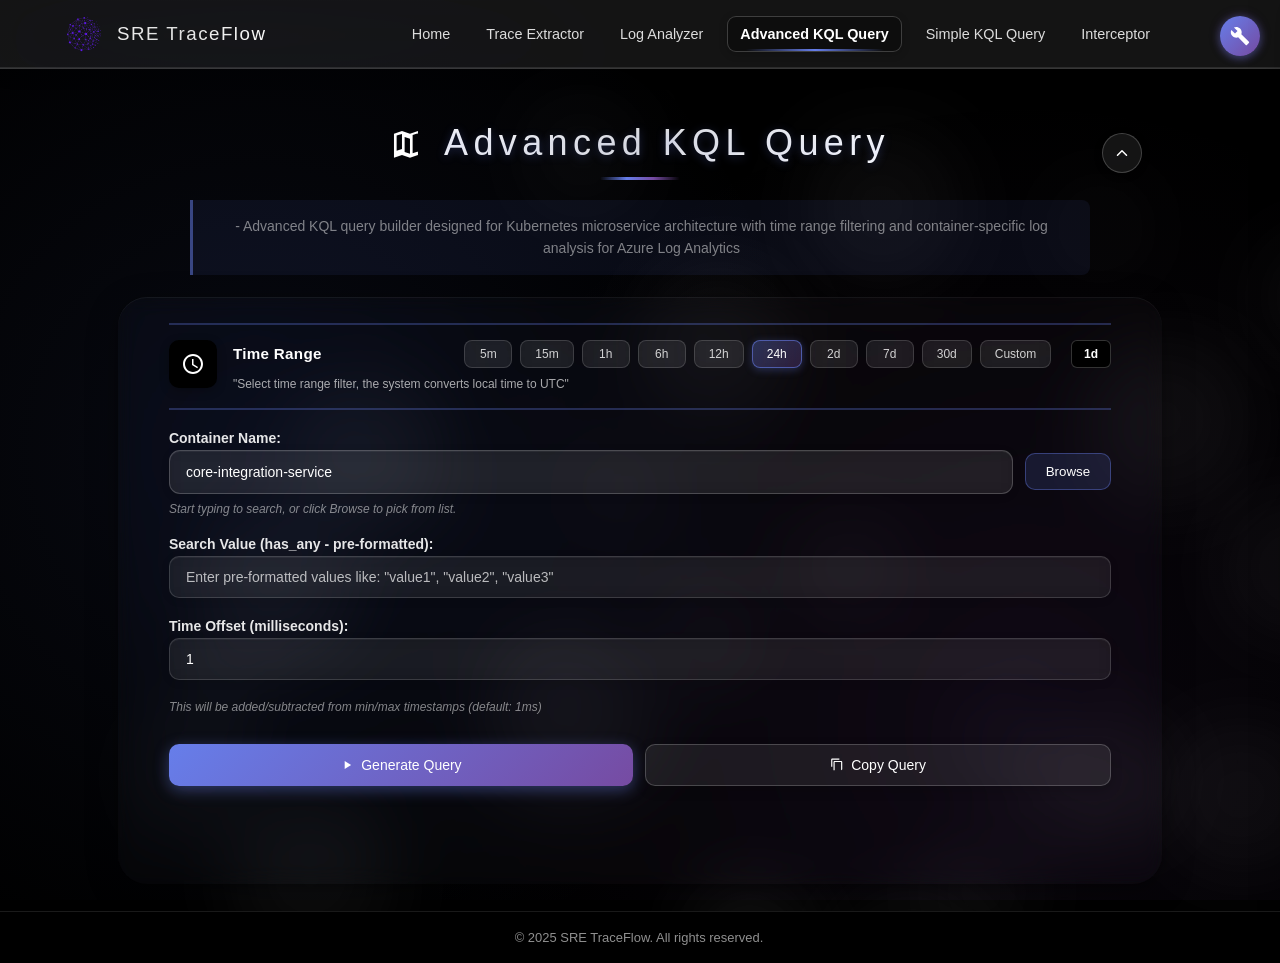
==== commit 80ae59cd: "Add files via upload" ====
--- a/advanced-kql-query.html
+++ b/advanced-kql-query.html
@@ -446,13 +446,13 @@
       const endUTC = new Date(endTime).toISOString();
       
       // Build the time_range query conditionally
-      let timeRangeQuery = `let time_range = prod_CL
-| where kubernetes_container_name_s has container_name
+      let timeRangeQuery = `let time_range = BB_prod_CL
+| where container_name has container_name
 | where time_t between (datetime('${startUTC}') .. datetime('${endUTC}'))`;
       
       // Only add has_any line if searchValue has data
       if (searchValue) {
-        timeRangeQuery += `\n| where log_s has_any (${searchValue})`;
+        timeRangeQuery += `\n| where log has_any (${searchValue})`;
       }
       
       timeRangeQuery += `\n| summarize min_timestamp = min(time_t), max_timestamp = max(time_t);`;
@@ -461,10 +461,10 @@
 ${timeRangeQuery}
 let min_time = toscalar(time_range | project min_timestamp) - ${timeOffset}ms;
 let max_time = toscalar(time_range | project max_timestamp) + ${timeOffset}ms;
-prod_CL
+BB_prod_CL
 | where time_t between (min_time .. max_time)
-| where kubernetes_container_name_s has container_name
-| project time_t, log_s
+| where container_name has container_name
+| project time_t, log
 | order by time_t asc`;
       
       showSuccess(result, query);
--- a/assets/css/common.css
+++ b/assets/css/common.css
@@ -50,11 +50,10 @@
   justify-content: center !important;
   box-shadow: 0 2px 8px rgba(102, 126, 234, 0.4),
               0 0 12px rgba(118, 75, 162, 0.3) !important;
-  transition: all 0.35s cubic-bezier(0.16, 1, 0.3, 1) !important;
+  transition: all 0.3s cubic-bezier(0.4, 0, 0.2, 1) !important;
   visibility: visible !important;
   opacity: 1 !important;
   pointer-events: auto !important;
-  will-change: transform;
 }
 
 .utilities-panel-toggle:hover {
@@ -71,7 +70,7 @@
 
 .utilities-sidebar {
   position: fixed;
-  right: 0;
+  right: -400px;
   top: 0;
   width: 380px;
   height: 100vh;
@@ -80,15 +79,13 @@
   border-left: 1px solid rgba(255, 255, 255, 0.15);
   box-shadow: -4px 0 32px rgba(0, 0, 0, 0.5);
   z-index: 999;
-  transform: translateX(100%);
-  will-change: transform;
-  transition: transform 0.2s cubic-bezier(0.16, 1, 0.3, 1);
+  transition: right 0.3s cubic-bezier(0.4, 0, 0.2, 1);
   overflow-y: auto;
   padding: 20px;
 }
 
 .utilities-sidebar.open {
-  transform: translateX(0);
+  right: 0;
 }
 
 .utilities-sidebar-header {
@@ -144,11 +141,10 @@
   border: 1px solid rgba(255, 255, 255, 0.1);
   border-radius: 12px;
   cursor: pointer;
-  transition: all 0.35s cubic-bezier(0.16, 1, 0.3, 1);
+  transition: all 0.3s cubic-bezier(0.4, 0, 0.2, 1);
   display: flex;
   align-items: center;
   gap: 12px;
-  will-change: transform;
 }
 
 .utility-item:hover {
@@ -318,12 +314,6 @@
   box-sizing: border-box;
 }
 
-/* Override for JSON formatter buttons - allow side-by-side layout */
-.utilities-modal-content .button-group button[style*="width: auto"] {
-  width: auto !important;
-  flex: 0 0 auto !important;
-}
-
 /* Ensure modal buttons match utilities page styling */
 .utilities-modal-content .analyze-btn,
 .utilities-modal-content .button-group .analyze-btn {
@@ -338,10 +328,6 @@
   transition: all 0.3s cubic-bezier(0.4, 0, 0.2, 1);
   box-shadow: 0 4px 16px rgba(102, 126, 234, 0.4),
               0 0 20px rgba(118, 75, 162, 0.3);
-  display: inline-flex;
-  align-items: center;
-  justify-content: center;
-  gap: 7px;
 }
 
 .utilities-modal-content .analyze-btn:hover,
@@ -356,23 +342,12 @@
   background: rgba(255, 255, 255, 0.08) !important;
   border: 1px solid rgba(255, 255, 255, 0.2) !important;
   color: #ffffff;
-  border-radius: 14px;
-  padding: 13px 22px;
-  font-size: 14px;
-  font-weight: 500;
-  cursor: pointer;
-  transition: all 0.3s cubic-bezier(0.4, 0, 0.2, 1);
-  display: inline-flex;
-  align-items: center;
-  justify-content: center;
-  gap: 7px;
 }
 
 .utilities-modal-content .button-group button.copy:hover {
   background: rgba(255, 255, 255, 0.15) !important;
   border-color: rgba(255, 255, 255, 0.3) !important;
   transform: translateY(-2px);
-  box-shadow: 0 4px 12px rgba(0, 0, 0, 0.2);
 }
 
 /* Navigation Styles */
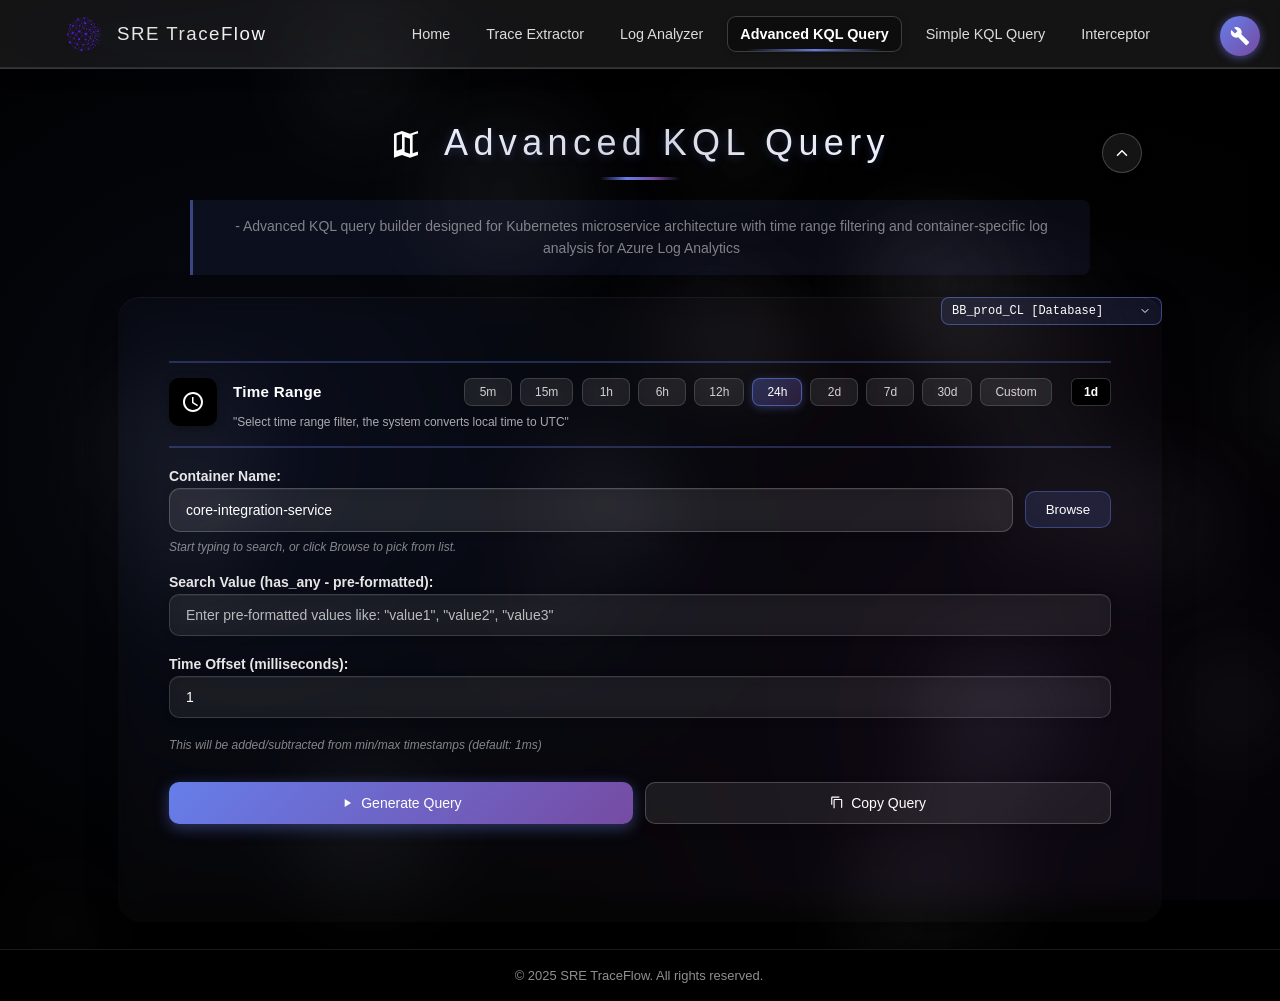
==== commit d42c84e8: "Add files via upload" ====
--- a/advanced-kql-query.html
+++ b/advanced-kql-query.html
@@ -7,82 +7,6 @@
   
   <link rel="stylesheet" href="assets/css/common.css">
   <link rel="stylesheet" href="assets/css/tools.css">
-  <!-- Offline-friendly: embed deployments to avoid fetch/file protocol issues -->
-  <script>
-    window.DEPLOYMENT_NAMES = [
-      "access-control",
-      "accessgroup-integration-service",
-      "arrangement-manager",
-      "audit-service",
-      "azure-blob-storage-connector",
-      "backbase-identity",
-      "billpay-service",
-      "card-manager",
-      "communication",
-      "confirmation",
-      "contact-manager",
-      "content-card",
-      "content-enricher",
-      "contentservices",
-      "contracts-flow",
-      "core-integration-service",
-      "dashboard",
-      "device-management-service",
-      "digital-lending",
-      "digital-lending-integration-service",
-      "documents-processing-flow",
-      "edge",
-      "employee",
-      "employee-app",
-      "engage-web-app",
-      "engagement",
-      "engagement-integration-service",
-      "event-bridge",
-      "fido-service",
-      "flow-party-profile-service",
-      "identity-integration-service",
-      "identity-proxy",
-      "ingress",
-      "legalentity-integration-service",
-      "lending-application",
-      "lending-hpa-flow",
-      "lending-offer-flow",
-      "limit",
-      "messages-service",
-      "metric",
-      "mobile-authentication",
-      "notifications-service",
-      "onboarding-flow",
-      "payment-order-service",
-      "payment-p2p",
-      "payment-trids",
-      "payment-type-service",
-      "plan-flow",
-      "provisioning",
-      "push-integration-service",
-      "realtime-engagement-orchestrator",
-      "register-manager",
-      "remote-config",
-      "remote-config-web-app",
-      "reset-password-flow",
-      "retail-app",
-      "risk-assessment-flow",
-      "selfenroll-flow",
-      "springbootadmin",
-      "stream-legal-entity",
-      "stream-product-catalog",
-      "stream-transactions",
-      "token-converter",
-      "transaction-category-collector",
-      "transaction-enricher",
-      "transaction-manager",
-      "user-manager",
-      "user-profile-manager",
-      "user-segment",
-      "user-segments-collector",
-      "web-authentication"
-    ];
-  </script>
   <style>
     /* Collapsible description under the title */
     .desc-content {
@@ -145,6 +69,9 @@
   <div class="wrapper" style="display:flex;justify-content:center;width:100%;">
     <!-- Extended Search Container -->
     <div class="container" style="max-width:1200px;width:100%;margin:0 auto;padding:2.5% 2.5%;">
+      <div class="config-target-bar" id="configTargetBar">
+        <select id="configEntrySelect" class="config-target-select database" title="Database or Service"></select>
+      </div>
       <!-- Global Time Range Selector -->
       <div class="global-time-range">
         <div class="time-range-header">
@@ -218,19 +145,25 @@
   </div>
 
   <script src="assets/js/common.js"></script>
+  <script src="assets/js/config.js"></script>
   <script>
-    let DEPLOYMENT_NAMES = Array.isArray(window.DEPLOYMENT_NAMES) ? window.DEPLOYMENT_NAMES.slice() : [];
+    let DEPLOYMENT_NAMES = [];
+    let selectedEntry = { name: '', type: 'Database' };
+
     async function populateDeployments(){
-      try {
-        if (!DEPLOYMENT_NAMES.length && location.protocol.startsWith('http')) {
-          // Optional fetch only when served over http(s)
-          const resp = await fetch('assets/deployments.txt');
-          if (resp.ok) {
-            const text = await resp.text();
-            DEPLOYMENT_NAMES = Array.from(new Set(text.split(/\r?\n/).map(l => l.trim()).filter(Boolean)));
+      await TraceFlowConfig.init();
+      DEPLOYMENT_NAMES = TraceFlowConfig.getQueryTargets();
+      const containerInput = document.getElementById('containerName');
+      if (containerInput) containerInput.value = TraceFlowConfig.getDefaultContainer();
+      const configSelect = document.getElementById('configEntrySelect');
+      selectedEntry = TraceFlowConfig.initConfigEntrySelect(configSelect, {
+        onChange: (entry) => {
+          selectedEntry = entry;
+          if (entry.type === 'Service' && containerInput) {
+            containerInput.value = entry.name;
           }
-        }
-      } catch(e){ /* ignore */ }
+        },
+      }) || selectedEntry;
       const dl = document.getElementById('deploymentList');
       dl.innerHTML = '';
       DEPLOYMENT_NAMES.forEach(n => {
@@ -446,7 +379,8 @@
       const endUTC = new Date(endTime).toISOString();
       
       // Build the time_range query conditionally
-      let timeRangeQuery = `let time_range = BB_prod_CL
+      const dbTable = TraceFlowConfig.getQueryTableForEntry(selectedEntry);
+      let timeRangeQuery = `let time_range = ${dbTable}
 | where container_name has container_name
 | where time_t between (datetime('${startUTC}') .. datetime('${endUTC}'))`;
       
@@ -461,7 +395,7 @@
 ${timeRangeQuery}
 let min_time = toscalar(time_range | project min_timestamp) - ${timeOffset}ms;
 let max_time = toscalar(time_range | project max_timestamp) + ${timeOffset}ms;
-BB_prod_CL
+${dbTable}
 | where time_t between (min_time .. max_time)
 | where container_name has container_name
 | project time_t, log
--- a/assets/css/common.css
+++ b/assets/css/common.css
@@ -80,8 +80,11 @@
   box-shadow: -4px 0 32px rgba(0, 0, 0, 0.5);
   z-index: 999;
   transition: right 0.3s cubic-bezier(0.4, 0, 0.2, 1);
-  overflow-y: auto;
+  overflow: hidden;
   padding: 20px;
+  display: flex;
+  flex-direction: column;
+  box-sizing: border-box;
 }
 
 .utilities-sidebar.open {
@@ -127,6 +130,44 @@
 .utilities-sidebar-close:hover {
   background: rgba(255, 255, 255, 0.2);
   transform: rotate(90deg);
+}
+
+.utilities-sidebar-body {
+  flex: 1;
+  overflow-y: auto;
+  min-height: 0;
+}
+
+.utilities-sidebar-footer {
+  margin-top: auto;
+  padding-top: 16px;
+  border-top: 1px solid rgba(255, 255, 255, 0.1);
+  flex-shrink: 0;
+}
+
+.utility-config-link {
+  padding: 16px 20px;
+  background: rgba(255, 255, 255, 0.05);
+  border: 1px solid rgba(255, 255, 255, 0.1);
+  border-radius: 12px;
+  transition: all 0.3s cubic-bezier(0.4, 0, 0.2, 1);
+  display: flex;
+  align-items: center;
+  gap: 12px;
+  text-decoration: none;
+  color: inherit;
+}
+
+.utility-config-link:hover {
+  background: rgba(255, 255, 255, 0.1);
+  border-color: rgba(102, 126, 234, 0.5);
+  transform: translateX(-4px);
+  box-shadow: 0 4px 12px rgba(102, 126, 234, 0.2);
+}
+
+.utility-config-link.active {
+  background: linear-gradient(135deg, rgba(102, 126, 234, 0.35), rgba(118, 75, 162, 0.25));
+  border-color: rgba(102, 126, 234, 0.6);
 }
 
 .utilities-list {
@@ -293,6 +334,46 @@
 .utilities-modal-content .action-section .analyze-btn {
   width: 100%;
   box-sizing: border-box;
+}
+
+.action-section.comma-formatter-actions {
+  display: flex;
+  align-items: center;
+  justify-content: center;
+  gap: 12px;
+  flex-wrap: nowrap;
+}
+
+.action-section.comma-formatter-actions .analyze-btn {
+  width: auto;
+  flex-shrink: 0;
+  margin: 0;
+}
+
+.comma-delimiter-label {
+  font-size: 13px;
+  margin: 0;
+  white-space: nowrap;
+  font-weight: 500;
+  color: rgba(255, 255, 255, 0.9);
+  flex-shrink: 0;
+}
+
+.comma-delimiter-select {
+  margin: 0;
+  padding: 8px 10px;
+  background: rgba(255, 255, 255, 0.08);
+  border: 1px solid rgba(255, 255, 255, 0.2);
+  border-radius: 8px;
+  color: #ffffff;
+  font-size: 13px;
+  cursor: pointer;
+  min-width: 140px;
+  flex-shrink: 0;
+}
+
+.utilities-modal-content .action-section.comma-formatter-actions .analyze-btn {
+  width: auto;
 }
 
 .utilities-modal-content .result {
--- a/assets/css/tools.css
+++ b/assets/css/tools.css
@@ -70,6 +70,11 @@
 body.utilities .container.utilities-container,
 body.log-analyzer #step1,
 body.json-pretty .container,
+body.configurator .container {
+  max-width: 1200px;
+  margin: 0 auto;
+}
+
 body.interceptor .container {
   background-color: rgba(255, 255, 255, 0.02);
   backdrop-filter: blur(10px) saturate(180%);
@@ -163,16 +168,16 @@
 body.simple-kql-query input[type="text"],
 body.simple-kql-query input[type="number"],
 body.simple-kql-query textarea,
-body.simple-kql-query select,
+body.simple-kql-query select:not(.config-target-select),
 body.extended-search input[type="text"],
 body.extended-search input[type="number"],
 body.extended-search textarea,
 body.extended-search input[type="datetime-local"],
-body.extended-search select,
+body.extended-search select:not(.config-target-select),
 body.advanced-kql input[type="text"],
 body.advanced-kql input[type="number"],
 body.advanced-kql textarea,
-body.advanced-kql select {
+body.advanced-kql select:not(.config-target-select) {
   background: rgba(255, 255, 255, 0.06);
   border: 1px solid rgba(255, 255, 255, 0.15);
   border-radius: 10px;
@@ -185,31 +190,31 @@
 body.simple-kql-query input[type="text"]:focus,
 body.simple-kql-query input[type="number"]:focus,
 body.simple-kql-query textarea:focus,
-body.simple-kql-query select:focus,
+body.simple-kql-query select:not(.config-target-select):focus,
 body.extended-search input[type="text"]:focus,
 body.extended-search input[type="number"]:focus,
 body.extended-search textarea:focus,
 body.extended-search input[type="datetime-local"]:focus,
-body.extended-search select:focus,
+body.extended-search select:not(.config-target-select):focus,
 body.advanced-kql input[type="text"]:focus,
 body.advanced-kql input[type="number"]:focus,
 body.advanced-kql textarea:focus,
-body.advanced-kql select:focus {
+body.advanced-kql select:not(.config-target-select):focus {
   background: rgba(255, 255, 255, 0.1);
   border-color: rgba(102, 126, 234, 0.5);
   box-shadow: 0 0 0 3px rgba(102, 126, 234, 0.15);
   outline: none;
 }
 
-body.simple-kql-query select,
-body.extended-search select,
-body.advanced-kql select {
+body.simple-kql-query select:not(.config-target-select),
+body.extended-search select:not(.config-target-select),
+body.advanced-kql select:not(.config-target-select) {
   cursor: pointer;
 }
 
-body.simple-kql-query select option,
-body.extended-search select option,
-body.advanced-kql select option {
+body.simple-kql-query select:not(.config-target-select) option,
+body.extended-search select:not(.config-target-select) option,
+body.advanced-kql select:not(.config-target-select) option {
   background: #1a1a1a;
   color: #ffffff;
 }
@@ -1078,6 +1083,103 @@
 body.trace-extractor .step-container > .step-header {
   margin-bottom: 0 !important;
   margin-top: 0 !important;
+}
+
+/* Config target selector — Trace Extractor, Simple KQL, Advanced KQL */
+body.trace-extractor #step1 > .step-header {
+  padding-top: 0 !important;
+}
+
+body.trace-extractor #step1 > .config-target-bar,
+body.simple-kql-query .main-content > .container > .config-target-bar,
+body.advanced-kql .wrapper > .container > .config-target-bar {
+  position: absolute;
+  top: 0;
+  right: 0;
+  z-index: 10;
+  width: auto !important;
+  max-width: none !important;
+  margin: 0;
+  padding: 0;
+}
+
+body.simple-kql-query .main-content > .container,
+body.advanced-kql .wrapper > .container {
+  position: relative;
+  background-color: rgba(255, 255, 255, 0.02) !important;
+  backdrop-filter: blur(10px) saturate(180%) !important;
+  border: none !important;
+  box-shadow: 0 8px 32px rgba(0, 0, 0, 0.3),
+              0 2px 8px rgba(0, 0, 0, 0.2),
+              inset 0 1px 0 rgba(255, 255, 255, 0.05) !important;
+}
+
+body.simple-kql-query .main-content > .container:hover,
+body.advanced-kql .wrapper > .container:hover {
+  transform: none;
+  border-color: transparent;
+  box-shadow: 0 8px 32px rgba(0, 0, 0, 0.3),
+              0 2px 8px rgba(0, 0, 0, 0.2),
+              inset 0 1px 0 rgba(255, 255, 255, 0.05) !important;
+}
+
+body.simple-kql-query .main-content > .container > .global-time-range,
+body.advanced-kql .wrapper > .container > .global-time-range,
+body.trace-extractor #step1 > .global-time-range {
+  margin-top: 38px !important;
+}
+
+.config-target-select {
+  min-width: 200px;
+  max-width: 280px;
+  padding: 6px 28px 6px 10px !important;
+  border-radius: 8px !important;
+  border: 1px solid rgba(255, 255, 255, 0.2);
+  background-color: rgba(255, 255, 255, 0.08);
+  color: #fff;
+  font-size: 12px !important;
+  line-height: 1.2;
+  height: auto;
+  font-family: 'Consolas', 'Monaco', monospace;
+  cursor: pointer;
+  appearance: none;
+  -webkit-appearance: none;
+  box-shadow: none !important;
+  background-image: url("data:image/svg+xml,%3Csvg xmlns='http://www.w3.org/2000/svg' width='12' height='12' viewBox='0 0 24 24' fill='none'%3E%3Cpath d='M6 9l6 6 6-6' stroke='%23ffffff' stroke-width='2' stroke-linecap='round' stroke-linejoin='round'/%3E%3C/svg%3E");
+  background-repeat: no-repeat;
+  background-position: right 10px center;
+}
+
+.config-target-select:focus {
+  outline: none;
+  box-shadow: none !important;
+}
+
+.config-target-select.database {
+  border-color: rgba(102, 126, 234, 0.5);
+  background-color: rgba(102, 126, 234, 0.12);
+}
+
+.config-target-select.service {
+  border-color: rgba(255, 167, 38, 0.45);
+  background-color: rgba(255, 167, 38, 0.1);
+}
+
+.config-target-select option {
+  background: #1a1a1a;
+  color: #fff;
+}
+
+@media (max-width: 900px) {
+  body.trace-extractor #step1 > .config-target-bar,
+  body.simple-kql-query .main-content > .container > .config-target-bar,
+  body.advanced-kql .wrapper > .container > .config-target-bar {
+    position: static;
+    width: 100% !important;
+    display: flex;
+    justify-content: flex-end;
+    margin-bottom: 10px;
+  }
 }
 
 body.trace-extractor .step-container > .step-header + .global-time-range {
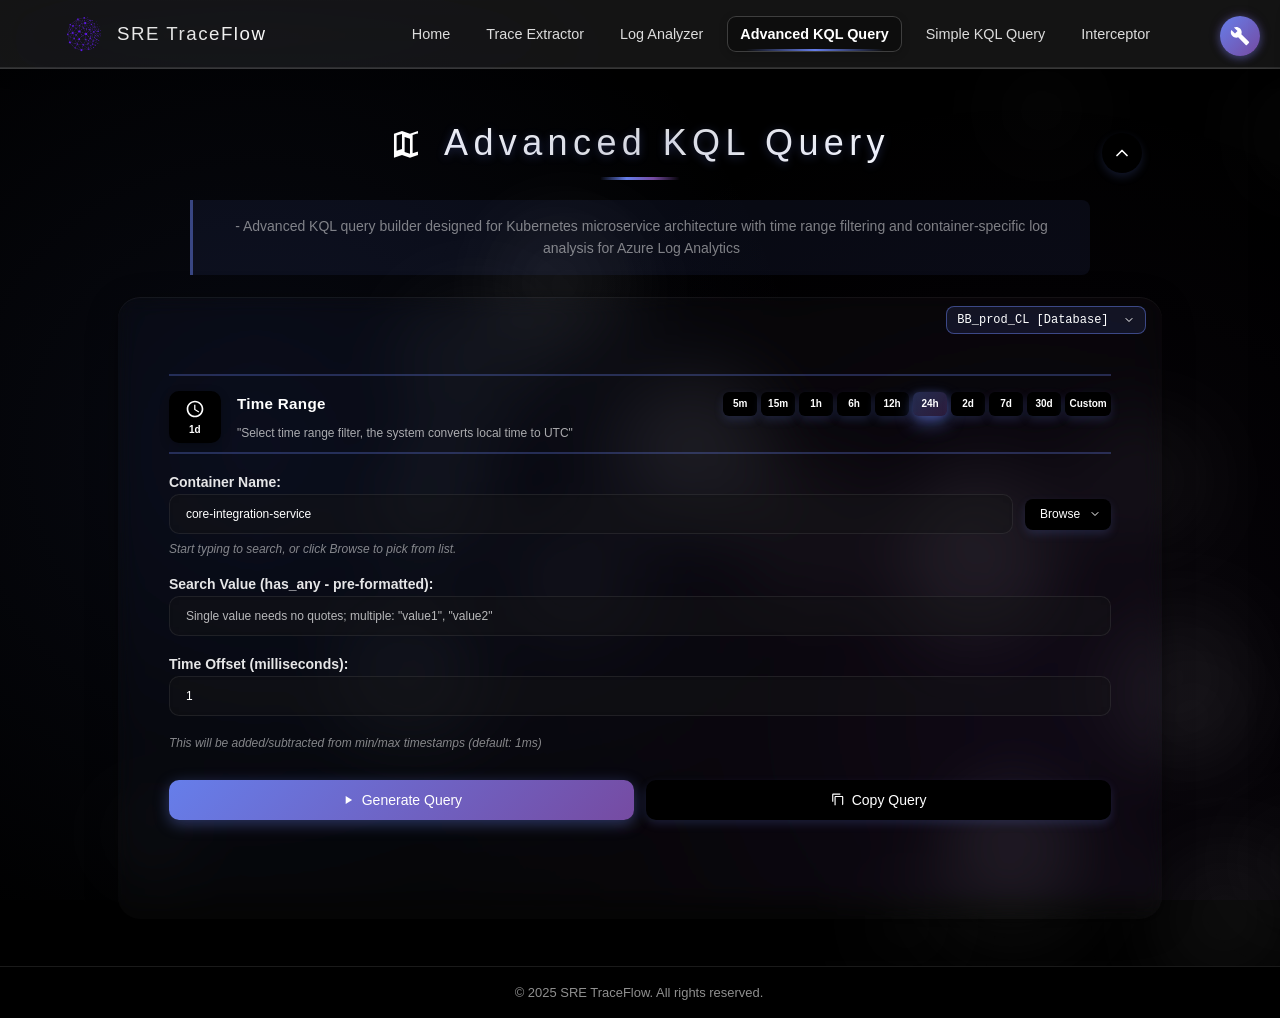
==== commit efd19195: "Add files via upload" ====
--- a/advanced-kql-query.html
+++ b/advanced-kql-query.html
@@ -21,30 +21,7 @@
       max-height: 200px; /* enough to show one short paragraph */
       opacity: 1;
     }
-    /* Deployment browse dropdown */
-    .deploy-wrap { position: relative; display: flex; gap: 6px; align-items: center; }
     .deploy-hint { color: rgba(255,255,255,.7); font-size: 12px; margin-top: 4px; }
-    .deploy-btn { padding: 8px 10px; border-radius: 8px; border: 1px solid rgba(255,255,255,.3); background: rgba(255,255,255,.08); color: #fff; cursor: pointer; }
-    .deploy-btn:hover { background: rgba(255,255,255,.15); }
-    /* Dropdown positioned near center for better visibility */
-    .deploy-dropdown {
-      position: fixed;
-      top: 20vh;
-      left: 50%;
-      transform: translateX(-50%);
-      background: rgba(0,0,0,.92);
-      border: 1px solid rgba(255,255,255,.2);
-      border-radius: 10px;
-      box-shadow: 0 18px 40px rgba(0,0,0,.5);
-      width: min(90vw, 520px);
-      max-height: 60vh;
-      overflow: auto;
-      display: none;
-      z-index: 2000;
-    }
-    .deploy-dropdown.open { display: block; }
-    .deploy-item { padding: 8px 12px; color: #fff; cursor: pointer; }
-    .deploy-item:hover { background: rgba(255,255,255,.1); }
   </style>
   <script src="assets/js/navbar.js"></script>
 </head>
@@ -66,17 +43,18 @@
     </div>
   </div>
 
-  <div class="wrapper" style="display:flex;justify-content:center;width:100%;">
+  <div class="wrapper query-tool-wrapper">
+    <div class="config-target-bar" id="configTargetBar">
+      <select id="configEntrySelect" class="config-target-select database" title="Query target"></select>
+    </div>
     <!-- Extended Search Container -->
-    <div class="container" style="max-width:1200px;width:100%;margin:0 auto;padding:2.5% 2.5%;">
-      <div class="config-target-bar" id="configTargetBar">
-        <select id="configEntrySelect" class="config-target-select database" title="Database or Service"></select>
-      </div>
+    <div class="container">
       <!-- Global Time Range Selector -->
       <div class="global-time-range">
         <div class="time-range-header">
           <div class="time-range-icon">
-            <img src="assets/icons/clock_white.svg" alt="" width="24" height="24">
+            <img src="assets/icons/clock_white.svg" alt="" width="20" height="20">
+            <div class="time-duration-display" id="timeDuration">24h</div>
           </div>
           <div class="time-range-header-content">
             <div class="time-range-title-row">
@@ -92,7 +70,6 @@
                 <button class="time-preset-btn" data-value="7d">7d</button>
                 <button class="time-preset-btn" data-value="30d">30d</button>
                 <button class="time-preset-btn" data-value="custom">Custom</button>
-                <div class="time-duration-display" id="timeDuration">24h</div>
               </div>
               <select id="timePreset" onchange="applyTimePreset()" class="time-preset-select" style="display:none;">
                 <option value="5m">Last 5 minutes</option>
@@ -120,15 +97,19 @@
       </div>
       <label for="containerName">Container Name:</label>
       <div class="deploy-wrap">
-        <input list="deploymentList" id="containerName" placeholder="e.g., core-integration-service" value="core-integration-service" style="flex:1;">
-        <button type="button" id="browseDeployments" class="deploy-btn">Browse</button>
-        <datalist id="deploymentList"></datalist>
-        <div id="deploymentDropdown" class="deploy-dropdown" aria-hidden="true"></div>
+        <div class="deploy-input-wrap">
+          <input type="text" id="containerName" placeholder="e.g., core-integration-service" value="core-integration-service" autocomplete="off" spellcheck="false">
+          <div id="deploymentTypeahead" class="config-target-menu deploy-browse-menu deploy-typeahead-menu" role="listbox" hidden></div>
+        </div>
+        <div class="deploy-browse-dropdown" id="deployBrowseDropdown">
+          <button type="button" id="browseDeployments" class="deploy-browse-trigger" aria-haspopup="listbox" aria-expanded="false">Browse</button>
+          <div id="deploymentDropdown" class="config-target-menu deploy-browse-menu" role="listbox" hidden></div>
+        </div>
       </div>
       <div class="deploy-hint">Start typing to search, or click Browse to pick from list.</div>
       
       <label for="searchValue">Search Value (has_any - pre-formatted):</label>
-      <input type="text" id="searchValue" placeholder='Enter pre-formatted values like: "value1", "value2", "value3"'>
+      <input type="text" id="searchValue" placeholder='Single value needs no quotes; multiple: "value1", "value2"'>
       
       <label for="timeOffset">Time Offset (milliseconds):</label>
       <input type="number" id="timeOffset" placeholder="e.g., 1" value="1" min="0" max="10000">
@@ -157,36 +138,81 @@
       if (containerInput) containerInput.value = TraceFlowConfig.getDefaultContainer();
       const configSelect = document.getElementById('configEntrySelect');
       selectedEntry = TraceFlowConfig.initConfigEntrySelect(configSelect, {
-        onChange: (entry) => {
-          selectedEntry = entry;
-          if (entry.type === 'Service' && containerInput) {
-            containerInput.value = entry.name;
-          }
-        },
+        onChange: (entry) => { selectedEntry = entry; },
       }) || selectedEntry;
-      const dl = document.getElementById('deploymentList');
-      dl.innerHTML = '';
-      DEPLOYMENT_NAMES.forEach(n => {
-        const opt = document.createElement('option'); opt.value = n; dl.appendChild(opt);
-      });
-      buildDeploymentDropdown(DEPLOYMENT_NAMES);
-    }
-
-    function buildDeploymentDropdown(list){
+      renderDeploymentMenus(getFilteredDeployments(''));
+    }
+
+    function getFilteredDeployments(query) {
+      const q = (query || '').trim().toLowerCase();
+      if (!q) return DEPLOYMENT_NAMES.slice();
+      return DEPLOYMENT_NAMES.filter((name) => name.toLowerCase().includes(q));
+    }
+
+    function renderDeploymentMenu(menuEl, list, onSelect) {
+      const input = document.getElementById('containerName');
+      const current = input?.value?.trim() || '';
+      menuEl.innerHTML = '';
+
+      list.forEach((name) => {
+        const item = document.createElement('button');
+        item.type = 'button';
+        item.className = 'config-target-option deployment';
+        item.dataset.name = name;
+        item.textContent = name;
+        if (name === current) item.classList.add('selected');
+        item.addEventListener('mousedown', (event) => event.preventDefault());
+        item.addEventListener('click', (event) => {
+          event.stopPropagation();
+          if (input) input.value = name;
+          onSelect(name);
+        });
+        menuEl.appendChild(item);
+      });
+    }
+
+    function renderDeploymentMenus(list) {
+      const browseMenu = document.getElementById('deploymentDropdown');
+      const typeaheadMenu = document.getElementById('deploymentTypeahead');
+      const onSelect = () => {
+        toggleDeploymentDropdown(false);
+        toggleTypeahead(false);
+        renderDeploymentMenus(getFilteredDeployments(document.getElementById('containerName')?.value || ''));
+      };
+      renderDeploymentMenu(browseMenu, list, onSelect);
+      renderDeploymentMenu(typeaheadMenu, list, onSelect);
+    }
+
+    function toggleTypeahead(open) {
+      const menu = document.getElementById('deploymentTypeahead');
+      const input = document.getElementById('containerName');
+      if (!menu || !input) return;
+      if (open && document.activeElement === input && menu.childElementCount > 0) {
+        menu.hidden = false;
+      } else {
+        menu.hidden = true;
+      }
+    }
+
+    function toggleDeploymentDropdown(open) {
+      const wrapper = document.getElementById('deployBrowseDropdown');
       const dd = document.getElementById('deploymentDropdown');
-      dd.innerHTML = list.map(n => `<div class="deploy-item" data-name="${n}">${n}</div>`).join('');
-      dd.querySelectorAll('.deploy-item').forEach(el => el.addEventListener('click', () => {
-        const val = el.getAttribute('data-name');
-        const input = document.getElementById('containerName');
-        input.value = val;
-        toggleDropdown(false);
-      }));
-    }
-
-    function toggleDropdown(open){
-      const dd = document.getElementById('deploymentDropdown');
-      if(open){ dd.classList.add('open'); dd.setAttribute('aria-hidden','false'); }
-      else { dd.classList.remove('open'); dd.setAttribute('aria-hidden','true'); }
+      const browseBtn = document.getElementById('browseDeployments');
+      if (!wrapper || !dd || !browseBtn) return;
+
+      if (open) {
+        toggleTypeahead(false);
+        document.querySelectorAll('.deploy-browse-dropdown.open').forEach((el) => {
+          if (el !== wrapper) toggleDeploymentDropdown(false);
+        });
+        dd.hidden = false;
+        browseBtn.setAttribute('aria-expanded', 'true');
+        wrapper.classList.add('open');
+      } else {
+        dd.hidden = true;
+        browseBtn.setAttribute('aria-expanded', 'false');
+        wrapper.classList.remove('open');
+      }
     }
 
     function toggleDesc() {
@@ -224,19 +250,34 @@
       const browseBtn = document.getElementById('browseDeployments');
       const dd = document.getElementById('deploymentDropdown');
       const input = document.getElementById('containerName');
-      browseBtn.addEventListener('click', (e)=>{
+      browseBtn.addEventListener('click', (e) => {
         e.stopPropagation();
-        if(dd.classList.contains('open')) toggleDropdown(false); else toggleDropdown(true);
-      });
-      document.addEventListener('click', (e)=>{
-        if(!dd.contains(e.target) && e.target !== browseBtn) toggleDropdown(false);
-      });
-      // filter dropdown items as user types
-      input.addEventListener('input', ()=>{
-        const q = input.value.toLowerCase();
-        const filtered = DEPLOYMENT_NAMES.filter(n => n.toLowerCase().includes(q));
-        buildDeploymentDropdown(filtered);
-      });
+        renderDeploymentMenus(getFilteredDeployments(input.value));
+        toggleDeploymentDropdown(dd.hidden);
+      });
+      dd.addEventListener('click', (e) => e.stopPropagation());
+      document.addEventListener('click', () => toggleDeploymentDropdown(false));
+      document.addEventListener('keydown', (e) => {
+        if (e.key === 'Escape') {
+          toggleDeploymentDropdown(false);
+          toggleTypeahead(false);
+        }
+      });
+      input.addEventListener('input', () => {
+        const filtered = getFilteredDeployments(input.value);
+        renderDeploymentMenus(filtered);
+        toggleTypeahead(true);
+      });
+      input.addEventListener('focus', () => {
+        const filtered = getFilteredDeployments(input.value);
+        renderDeploymentMenus(filtered);
+        toggleTypeahead(true);
+      });
+      input.addEventListener('blur', () => {
+        setTimeout(() => toggleTypeahead(false), 120);
+      });
+      const typeahead = document.getElementById('deploymentTypeahead');
+      typeahead.addEventListener('mousedown', (e) => e.preventDefault());
       // Initialize global time range
       const now = new Date();
       const tenAgo = new Date(now - 10 * 60000);
@@ -351,6 +392,14 @@
       }
     }
 
+    function formatHasAnySearchValue(raw) {
+      const trimmed = raw.trim();
+      if (!trimmed) return trimmed;
+      if (trimmed.includes('"')) return trimmed;
+      if (trimmed.includes(',')) return trimmed;
+      return `"${trimmed}"`;
+    }
+
     function generateExtendedQuery() {
       const validation = validateFields([
         { id: 'containerName', message: 'Please enter container name' },
@@ -367,7 +416,9 @@
       const containerName = document.getElementById('containerName').value.trim();
       const startTime = document.getElementById('globalStart').value;
       const endTime = document.getElementById('globalEnd').value;
-      const searchValue = document.getElementById('searchValue').value.trim();
+      const searchValue = formatHasAnySearchValue(
+        document.getElementById('searchValue').value
+      );
       const timeOffset = document.getElementById('timeOffset').value || '1';
       
       if (!startTime || !endTime) {
--- a/assets/css/common.css
+++ b/assets/css/common.css
@@ -1,4 +1,9 @@
 /* Common Styles for SRE Helper Tool */
+:root {
+  --neutral-btn-underglow: 0 4px 10px rgba(102, 126, 234, 0.18);
+  --neutral-btn-underglow-hover: 0 6px 14px rgba(102, 126, 234, 0.28);
+}
+
 * {
   box-sizing: border-box;
 }
@@ -15,6 +20,112 @@
   background: #000000;
   display: flex;
   flex-direction: column;
+}
+
+/* App-wide dark scrollbars */
+html,
+body,
+textarea,
+pre,
+.result,
+.utilities-sidebar-body,
+.utilities-modal-overlay,
+.utilities-modal,
+.config-target-menu,
+.deploy-browse-menu,
+.deploy-typeahead-menu,
+.config-entry-group-body,
+.results,
+.results-content,
+#jsonOutput,
+#modal-jsonOutput,
+.dropdown-content pre {
+  scrollbar-width: thin;
+  scrollbar-color: #3a3a3e rgba(0, 0, 0, 0.45);
+}
+
+html::-webkit-scrollbar,
+body::-webkit-scrollbar,
+textarea::-webkit-scrollbar,
+pre::-webkit-scrollbar,
+.result::-webkit-scrollbar,
+.utilities-sidebar-body::-webkit-scrollbar,
+.utilities-modal-overlay::-webkit-scrollbar,
+.utilities-modal::-webkit-scrollbar,
+.config-target-menu::-webkit-scrollbar,
+.deploy-browse-menu::-webkit-scrollbar,
+.deploy-typeahead-menu::-webkit-scrollbar,
+.config-entry-group-body::-webkit-scrollbar,
+.results::-webkit-scrollbar,
+.results-content::-webkit-scrollbar,
+#jsonOutput::-webkit-scrollbar,
+#modal-jsonOutput::-webkit-scrollbar,
+.dropdown-content pre::-webkit-scrollbar {
+  width: 10px;
+  height: 10px;
+}
+
+html::-webkit-scrollbar-track,
+body::-webkit-scrollbar-track,
+textarea::-webkit-scrollbar-track,
+pre::-webkit-scrollbar-track,
+.result::-webkit-scrollbar-track,
+.utilities-sidebar-body::-webkit-scrollbar-track,
+.utilities-modal-overlay::-webkit-scrollbar-track,
+.utilities-modal::-webkit-scrollbar-track,
+.config-target-menu::-webkit-scrollbar-track,
+.deploy-browse-menu::-webkit-scrollbar-track,
+.deploy-typeahead-menu::-webkit-scrollbar-track,
+.config-entry-group-body::-webkit-scrollbar-track,
+.results::-webkit-scrollbar-track,
+.results-content::-webkit-scrollbar-track,
+#jsonOutput::-webkit-scrollbar-track,
+#modal-jsonOutput::-webkit-scrollbar-track,
+.dropdown-content pre::-webkit-scrollbar-track {
+  background: rgba(0, 0, 0, 0.45);
+  border-radius: 6px;
+}
+
+html::-webkit-scrollbar-thumb,
+body::-webkit-scrollbar-thumb,
+textarea::-webkit-scrollbar-thumb,
+pre::-webkit-scrollbar-thumb,
+.result::-webkit-scrollbar-thumb,
+.utilities-sidebar-body::-webkit-scrollbar-thumb,
+.utilities-modal-overlay::-webkit-scrollbar-thumb,
+.utilities-modal::-webkit-scrollbar-thumb,
+.config-target-menu::-webkit-scrollbar-thumb,
+.deploy-browse-menu::-webkit-scrollbar-thumb,
+.deploy-typeahead-menu::-webkit-scrollbar-thumb,
+.config-entry-group-body::-webkit-scrollbar-thumb,
+.results::-webkit-scrollbar-thumb,
+.results-content::-webkit-scrollbar-thumb,
+#jsonOutput::-webkit-scrollbar-thumb,
+#modal-jsonOutput::-webkit-scrollbar-thumb,
+.dropdown-content pre::-webkit-scrollbar-thumb {
+  background: #3a3a3e;
+  border-radius: 6px;
+  border: 2px solid rgba(0, 0, 0, 0.35);
+}
+
+html::-webkit-scrollbar-thumb:hover,
+body::-webkit-scrollbar-thumb:hover,
+textarea::-webkit-scrollbar-thumb:hover,
+pre::-webkit-scrollbar-thumb:hover,
+.result::-webkit-scrollbar-thumb:hover,
+.utilities-sidebar-body::-webkit-scrollbar-thumb:hover,
+.utilities-modal-overlay::-webkit-scrollbar-thumb:hover,
+.utilities-modal::-webkit-scrollbar-thumb:hover,
+.config-target-menu::-webkit-scrollbar-thumb:hover,
+.deploy-browse-menu::-webkit-scrollbar-thumb:hover,
+.deploy-typeahead-menu::-webkit-scrollbar-thumb:hover,
+.config-entry-group-body::-webkit-scrollbar-thumb:hover,
+.results::-webkit-scrollbar-thumb:hover,
+.results-content::-webkit-scrollbar-thumb:hover,
+#jsonOutput::-webkit-scrollbar-thumb:hover,
+#modal-jsonOutput::-webkit-scrollbar-thumb:hover,
+.dropdown-content pre::-webkit-scrollbar-thumb:hover {
+  background: #4a4a50;
 }
 
 body:not(.home-page)::before {
@@ -336,44 +447,110 @@
   box-sizing: border-box;
 }
 
-.action-section.comma-formatter-actions {
-  display: flex;
-  align-items: center;
-  justify-content: center;
+.comma-formatter-section {
+  margin-bottom: 20px;
+}
+
+.comma-formatter-actions {
+  display: flex;
+  align-items: center;
+  justify-content: flex-start;
   gap: 12px;
   flex-wrap: nowrap;
-}
-
-.action-section.comma-formatter-actions .analyze-btn {
+  width: 100%;
+  margin-top: 14px;
+  padding: 16px 2.5% 14px 2.5%;
+  box-sizing: border-box;
+  position: relative;
+  transition: all 0.3s ease;
+}
+
+.comma-formatter-actions::before {
+  content: '';
+  position: absolute;
+  top: 0;
+  left: 2.5%;
+  right: 2.5%;
+  height: 2px;
+  background: rgba(102, 126, 234, 0.3);
+  transition: all 0.3s ease;
+}
+
+.comma-formatter-actions::after {
+  content: '';
+  position: absolute;
+  bottom: 0;
+  left: 2.5%;
+  right: 2.5%;
+  height: 2px;
+  background: rgba(102, 126, 234, 0.3);
+  transition: all 0.3s ease;
+}
+
+.comma-formatter-actions:hover::before,
+.comma-formatter-actions:hover::after {
+  background: linear-gradient(90deg, #667eea, #764ba2);
+  opacity: 0.8;
+}
+
+.comma-formatter-actions .analyze-btn {
   width: auto;
   flex-shrink: 0;
   margin: 0;
+  height: 35px;
+  min-height: 35px;
+  padding: 0 14px;
+  border-radius: 8px;
+  font-size: 13px;
+  box-sizing: border-box;
+  box-shadow: 0 2px 8px rgba(102, 126, 234, 0.3);
 }
 
 .comma-delimiter-label {
+  display: flex;
+  align-items: center;
+  width: auto;
   font-size: 13px;
   margin: 0;
   white-space: nowrap;
   font-weight: 500;
   color: rgba(255, 255, 255, 0.9);
   flex-shrink: 0;
+  line-height: 1;
 }
 
 .comma-delimiter-select {
+  display: inline-block;
+  width: auto;
   margin: 0;
   padding: 8px 10px;
   background: rgba(255, 255, 255, 0.08);
   border: 1px solid rgba(255, 255, 255, 0.2);
   border-radius: 8px;
   color: #ffffff;
-  font-size: 13px;
+  font-size: 12px;
   cursor: pointer;
   min-width: 140px;
   flex-shrink: 0;
 }
 
-.utilities-modal-content .action-section.comma-formatter-actions .analyze-btn {
+.utilities-modal-content .comma-formatter-section {
+  margin-bottom: 20px;
+}
+
+.utilities-modal-content .comma-formatter-actions .analyze-btn {
   width: auto;
+  height: 35px !important;
+  min-height: 35px !important;
+  padding: 0 14px !important;
+  border-radius: 8px !important;
+  font-size: 13px !important;
+  box-shadow: 0 2px 8px rgba(102, 126, 234, 0.3) !important;
+}
+
+.utilities-modal-content .comma-formatter-actions .analyze-btn:hover {
+  transform: translateY(-1px) !important;
+  box-shadow: 0 4px 12px rgba(102, 126, 234, 0.4) !important;
 }
 
 .utilities-modal-content .result {
@@ -420,15 +597,18 @@
 }
 
 .utilities-modal-content .button-group button.copy {
-  background: rgba(255, 255, 255, 0.08) !important;
-  border: 1px solid rgba(255, 255, 255, 0.2) !important;
-  color: #ffffff;
+  background: #000000 !important;
+  border: none !important;
+  color: #ffffff;
+  box-shadow: var(--neutral-btn-underglow) !important;
 }
 
 .utilities-modal-content .button-group button.copy:hover {
-  background: rgba(255, 255, 255, 0.15) !important;
-  border-color: rgba(255, 255, 255, 0.3) !important;
+  background: #1a1a1a !important;
   transform: translateY(-2px);
+  box-shadow:
+    0 2px 8px rgba(0, 0, 0, 0.2),
+    var(--neutral-btn-underglow-hover) !important;
 }
 
 /* Navigation Styles */
@@ -728,61 +908,68 @@
 }
 
 input,
-textarea {
+textarea,
+select {
   display: block;
   width: 100%;
   margin-top: 0;
-  font-size: 14px !important;
+  font-size: 12px !important;
 }
 
 input {
-  background: rgba(255, 255, 255, 0.08);
-  backdrop-filter: blur(10px);
-  color: #ffffff;
-  border: 1px solid rgba(255, 255, 255, 0.2);
+  background: rgba(18, 18, 20, 0.45);
+  backdrop-filter: blur(8px);
+  color: #ffffff;
+  border: 1px solid rgba(255, 255, 255, 0.08);
   padding: 13px 16px;
   border-radius: 11px;
   transition: all 0.3s cubic-bezier(0.4, 0, 0.2, 1);
-  font-size: 14px;
+  font-size: 12px;
   font-weight: 500;
-  box-shadow: 0 2px 8px rgba(0, 0, 0, 0.1),
-              inset 0 1px 0 rgba(255, 255, 255, 0.05);
+  box-shadow: none;
 }
 
 textarea {
-  background: rgba(255, 255, 255, 0.08);
-  backdrop-filter: blur(10px);
-  color: #ffffff;
-  border: 1px solid rgba(255, 255, 255, 0.2);
+  background: rgba(18, 18, 20, 0.45);
+  backdrop-filter: blur(8px);
+  color: #ffffff;
+  border: 1px solid rgba(255, 255, 255, 0.08);
   border-left: 3px solid rgba(102, 126, 234, 0.5);
   padding: 13px 16px;
   border-radius: 11px;
   transition: all 0.3s cubic-bezier(0.4, 0, 0.2, 1);
-  font-size: 14px !important;
+  font-size: 12px !important;
   font-weight: 500;
-  box-shadow: 0 2px 8px rgba(0, 0, 0, 0.1),
-              inset 0 1px 0 rgba(255, 255, 255, 0.05);
+  box-shadow: none;
+}
+
+select {
+  background: rgba(18, 18, 20, 0.45);
+  backdrop-filter: blur(8px);
+  color: #ffffff;
+  border: 1px solid rgba(255, 255, 255, 0.08);
+  padding: 13px 16px;
+  border-radius: 11px;
+  transition: all 0.3s cubic-bezier(0.4, 0, 0.2, 1);
+  font-size: 12px;
+  font-weight: 500;
+  box-shadow: none;
+  cursor: pointer;
 }
 
 input:focus {
-  border-color: rgba(255, 255, 255, 0.4);
+  border-color: rgba(255, 255, 255, 0.1);
   outline: none;
-  background: rgba(255, 255, 255, 0.12);
-  box-shadow: 0 0 0 3px rgba(102, 126, 234, 0.2),
-              0 4px 12px rgba(0, 0, 0, 0.2),
-              inset 0 1px 0 rgba(255, 255, 255, 0.1);
-  transform: translateY(-1px);
+  background: rgba(18, 18, 20, 0.55);
+  box-shadow: 0 0 0 3px rgba(102, 126, 234, 0.15);
 }
 
 textarea:focus {
-  border-color: rgba(255, 255, 255, 0.4);
+  border-color: rgba(255, 255, 255, 0.1);
   border-left-color: rgba(102, 126, 234, 0.8);
   outline: none;
-  background: rgba(255, 255, 255, 0.12);
-  box-shadow: 0 0 0 3px rgba(102, 126, 234, 0.2),
-              0 4px 12px rgba(0, 0, 0, 0.2),
-              inset 0 1px 0 rgba(255, 255, 255, 0.1);
-  transform: translateY(-1px);
+  background: rgba(18, 18, 20, 0.55);
+  box-shadow: 0 0 0 3px rgba(102, 126, 234, 0.15);
 }
 
 input::placeholder,
@@ -798,7 +985,7 @@
   border: 1px solid rgba(255, 255, 255, 0.2);
   padding: 11px 14px;
   border-radius: 7px;
-  font-size: 14px;
+  font-size: 12px;
 }
 
 input[type="time"]:focus {
@@ -850,13 +1037,63 @@
   left: 100%;
 }
 
-.button-group button.copy {
+.button-group button.copy,
+.button-group .back-btn,
+.back-btn,
+.reanalyze-btn,
+.upload-btn,
+.button-group .upload-btn,
+.fullscreen-btn,
+.deploy-browse-trigger,
+.desc-toggle,
+.selected-keywords button:not(.active-filter),
+.client-btn.copy {
+  box-shadow: var(--neutral-btn-underglow);
+}
+
+.button-group button.copy,
+.button-group .back-btn {
   background: #000000;
   color: #ffffff;
-}
-
-.button-group button.copy:hover {
+  border: none;
+}
+
+.button-group button.copy:hover,
+.button-group .back-btn:hover,
+.back-btn:hover,
+.reanalyze-btn:hover,
+.upload-btn:hover,
+.button-group .upload-btn:hover,
+.fullscreen-btn:hover,
+.deploy-browse-trigger:hover,
+.desc-toggle:hover,
+.selected-keywords button:not(.active-filter):hover,
+.client-btn.copy:hover {
+  box-shadow:
+    0 2px 8px rgba(0, 0, 0, 0.2),
+    var(--neutral-btn-underglow-hover);
+}
+
+.button-group button.copy:hover,
+.button-group .back-btn:hover {
   background: #1a1a1a;
+}
+
+.tool-redirect-row {
+  display: flex;
+  align-items: center;
+  justify-content: center;
+  gap: 16px;
+  flex-wrap: wrap;
+  margin-top: 18px;
+}
+
+.tool-redirect-or {
+  color: rgba(255, 255, 255, 0.55);
+  font-size: 13px;
+  font-weight: 500;
+  flex-shrink: 0;
+  text-transform: lowercase;
 }
 
 .tool-redirect-btn {
@@ -864,7 +1101,7 @@
   color: white;
   border: none;
   padding: 22px 43px;
-  border-radius: 14px;
+  border-radius: 999px;
   cursor: pointer;
   font-size: 14px;
   font-weight: 500;
@@ -877,7 +1114,11 @@
   flex: 1;
   min-height: 63px;
   min-width: 216px;
-  margin-top: 18px;
+  margin-top: 0;
+}
+
+.tool-redirect-row > .tool-redirect-btn {
+  margin-top: 0;
 }
 
 .tool-redirect-btn:hover {
@@ -886,7 +1127,7 @@
   box-shadow: 0 8px 25px rgba(106, 13, 173, 0.4);
 }
 
-.button-group button:not(.copy) {
+.button-group button:not(.copy):not(.back-btn) {
   background: linear-gradient(135deg, #6c5ce7, #a29bfe);
 }
 
@@ -929,24 +1170,6 @@
   max-height: 360px;
   opacity: 1;
   transition: all 0.3s ease-out;
-}
-
-.result::-webkit-scrollbar {
-  width: 6px;
-}
-
-.result::-webkit-scrollbar-track {
-  background: rgba(255, 255, 255, 0.1);
-  border-radius: 3px;
-}
-
-.result::-webkit-scrollbar-thumb {
-  background: rgba(255, 255, 255, 0.3);
-  border-radius: 3px;
-}
-
-.result::-webkit-scrollbar-thumb:hover {
-  background: rgba(255, 255, 255, 0.5);
 }
 
 /* Footer */
--- a/assets/css/tools.css
+++ b/assets/css/tools.css
@@ -16,9 +16,9 @@
   margin: 0 !important;
   padding: 10px !important;
   border-radius: 50% !important;
-  border: 1px solid rgba(255, 255, 255, 0.2) !important;
-  background: rgba(255, 255, 255, 0.08) !important;
-  backdrop-filter: blur(10px) !important;
+  border: none !important;
+  background: #000000 !important;
+  backdrop-filter: none !important;
   color: #fff !important;
   cursor: pointer !important;
   transition: all 0.3s cubic-bezier(0.4, 0, 0.2, 1) !important;
@@ -28,7 +28,7 @@
   width: 40px !important;
   height: 40px !important;
   z-index: 10 !important;
-  box-shadow: 0 2px 8px rgba(0, 0, 0, 0.2) !important;
+  box-shadow: var(--neutral-btn-underglow) !important;
 }
 
 .desc-toggle svg {
@@ -38,11 +38,12 @@
 }
 
 .desc-toggle:hover {
-  background: rgba(255, 255, 255, 0.15) !important;
-  border-color: rgba(255, 255, 255, 0.3) !important;
+  background: #1a1a1a !important;
+  border-color: transparent !important;
   transform: translateY(calc(-50% - 2px)) scale(1.05) !important;
-  box-shadow: 0 4px 12px rgba(0, 0, 0, 0.3),
-              0 0 20px rgba(102, 126, 234, 0.2) !important;
+  box-shadow:
+    0 2px 8px rgba(0, 0, 0, 0.2),
+    var(--neutral-btn-underglow-hover) !important;
 }
 
 /* Reduce space between navbar and title on Log Analyzer */
@@ -73,6 +74,23 @@
 body.configurator .container {
   max-width: 1200px;
   margin: 0 auto;
+}
+
+body.configurator .container {
+  background-color: rgba(18, 18, 20, 0.55) !important;
+  backdrop-filter: blur(10px) saturate(180%) !important;
+  border: 1px solid rgba(255, 255, 255, 0.08) !important;
+  box-shadow: 0 8px 32px rgba(0, 0, 0, 0.4),
+              0 2px 8px rgba(0, 0, 0, 0.25),
+              inset 0 1px 0 rgba(255, 255, 255, 0.04) !important;
+}
+
+body.configurator .container:hover {
+  transform: none;
+  border-color: rgba(255, 255, 255, 0.1) !important;
+  box-shadow: 0 8px 32px rgba(0, 0, 0, 0.4),
+              0 2px 8px rgba(0, 0, 0, 0.25),
+              inset 0 1px 0 rgba(255, 255, 255, 0.04) !important;
 }
 
 body.interceptor .container {
@@ -178,13 +196,15 @@
 body.advanced-kql input[type="number"],
 body.advanced-kql textarea,
 body.advanced-kql select:not(.config-target-select) {
-  background: rgba(255, 255, 255, 0.06);
-  border: 1px solid rgba(255, 255, 255, 0.15);
+  background: rgba(18, 18, 20, 0.45);
+  backdrop-filter: blur(8px);
+  border: 1px solid rgba(255, 255, 255, 0.08);
   border-radius: 10px;
   padding: 12px 16px;
-  font-size: 14px;
+  font-size: 12px;
   transition: all 0.3s ease;
   color: #ffffff;
+  box-shadow: none;
 }
 
 body.simple-kql-query input[type="text"]:focus,
@@ -200,8 +220,8 @@
 body.advanced-kql input[type="number"]:focus,
 body.advanced-kql textarea:focus,
 body.advanced-kql select:not(.config-target-select):focus {
-  background: rgba(255, 255, 255, 0.1);
-  border-color: rgba(102, 126, 234, 0.5);
+  background: rgba(18, 18, 20, 0.55);
+  border-color: rgba(255, 255, 255, 0.1);
   box-shadow: 0 0 0 3px rgba(102, 126, 234, 0.15);
   outline: none;
 }
@@ -226,7 +246,7 @@
   resize: vertical;
   min-height: 100px;
   border-left: 3px solid rgba(102, 126, 234, 0.5);
-  font-size: 14px !important;
+  font-size: 12px !important;
 }
 
 body.simple-kql-query textarea:focus,
@@ -321,11 +341,14 @@
 
 .time-range-icon {
   display: flex;
+  flex-direction: column;
   align-items: center;
   justify-content: center;
-  width: 48px;
-  height: 48px;
-  min-width: 48px;
+  gap: 5px;
+  width: auto;
+  min-width: 52px;
+  height: auto;
+  padding: 8px 10px 7px;
   background: #000000;
   color: #ffffff;
   border-radius: 10px;
@@ -338,10 +361,11 @@
 }
 
 .time-range-icon img {
-  width: 24px;
-  height: 24px;
+  width: 20px;
+  height: 20px;
   display: block;
   opacity: 1;
+  flex-shrink: 0;
 }
 
 .time-range-header:hover .time-range-icon {
@@ -352,58 +376,78 @@
 
 .time-range-header-content {
   flex: 1;
+  min-width: 0;
   display: flex;
   flex-direction: column;
   gap: 8px;
   justify-content: space-between;
+  overflow: visible;
 }
 
 .time-range-title-row {
   display: flex;
   align-items: center;
-  gap: 16px;
-  flex-wrap: wrap;
-  justify-content: space-between;
+  gap: 12px;
+  flex-wrap: nowrap;
+  justify-content: flex-start;
   width: 100%;
+  min-height: 26px;
+  overflow: visible;
 }
 
 .time-range-title-row .time-range-title {
   flex-shrink: 0;
+  margin-right: auto;
 }
 
 .time-range-title-row .time-preset-buttons {
   margin-left: auto;
   flex-shrink: 0;
+  justify-content: flex-end;
 }
 
 .time-preset-buttons {
   display: flex;
-  flex-wrap: wrap;
-  gap: 8px;
+  flex-wrap: nowrap;
+  gap: 4px;
   align-items: center;
+  justify-content: flex-end;
 }
 
 .time-preset-btn {
-  padding: 6px 14px;
-  font-size: 12px;
-  font-weight: 500;
-  color: rgba(255, 255, 255, 0.8);
-  background: rgba(255, 255, 255, 0.08);
-  backdrop-filter: blur(10px);
-  border: 1px solid rgba(255, 255, 255, 0.15);
-  border-radius: 8px;
+  padding: 3px 0;
+  font-size: 10px;
+  font-weight: 600;
+  color: #ffffff;
+  background: #000000;
+  backdrop-filter: none;
+  border: none;
+  border-radius: 6px;
   cursor: pointer;
   transition: all 0.3s cubic-bezier(0.4, 0, 0.2, 1);
   white-space: nowrap;
-  min-width: 48px;
+  width: 34px;
+  min-width: 34px;
+  max-width: 34px;
+  height: 24px;
+  line-height: 1;
   text-align: center;
+  flex-shrink: 0;
+  box-shadow: 0 4px 10px rgba(102, 126, 234, 0.18);
+}
+
+.time-preset-btn[data-value="custom"] {
+  width: 46px;
+  min-width: 46px;
+  max-width: 46px;
 }
 
 .time-preset-btn:hover {
-  background: rgba(255, 255, 255, 0.15);
-  border-color: rgba(255, 255, 255, 0.3);
+  background: #1a1a1a;
   transform: translateY(-1px);
-  box-shadow: 0 2px 8px rgba(0, 0, 0, 0.2);
+  box-shadow:
+    0 2px 8px rgba(0, 0, 0, 0.2),
+    0 6px 14px rgba(102, 126, 234, 0.28);
   color: #ffffff;
 }
 
@@ -411,13 +455,17 @@
   background: linear-gradient(135deg, rgba(102, 126, 234, 0.3), rgba(118, 75, 162, 0.3));
   border-color: rgba(102, 126, 234, 0.6);
   color: #ffffff;
-  box-shadow: 0 2px 8px rgba(102, 126, 234, 0.3);
+  box-shadow:
+    0 2px 8px rgba(102, 126, 234, 0.35),
+    0 8px 18px rgba(102, 126, 234, 0.45);
 }
 
 .time-preset-btn.active:hover {
   background: linear-gradient(135deg, rgba(102, 126, 234, 0.4), rgba(118, 75, 162, 0.4));
   border-color: rgba(102, 126, 234, 0.8);
-  box-shadow: 0 4px 12px rgba(102, 126, 234, 0.4);
+  box-shadow:
+    0 4px 12px rgba(102, 126, 234, 0.4),
+    0 10px 22px rgba(102, 126, 234, 0.5);
 }
 
 .time-range-title {
@@ -455,10 +503,15 @@
 .time-range-controls {
   display: flex;
   align-items: center;
-  justify-content: center;
-  gap: 12px;
-  flex-wrap: wrap;
-  margin-top: 8px;
+  justify-content: flex-end;
+  gap: 8px;
+  flex-wrap: nowrap;
+  margin-top: 4px;
+  padding: 0 2.5%;
+  box-sizing: border-box;
+  width: auto !important;
+  max-width: 100%;
+  margin-left: auto;
 }
 
 .time-range-row {
@@ -490,7 +543,7 @@
 
 .time-preset-select {
   padding: 10px 16px;
-  font-size: 14px;
+  font-size: 12px;
   font-weight: 500;
   color: #fff;
   background: rgba(255, 255, 255, 0.08);
@@ -528,64 +581,81 @@
 .time-inputs-row {
   display: none;
   align-items: center;
-  gap: 12px;
-  flex-wrap: wrap;
+  gap: 8px;
+  flex-wrap: nowrap;
+  justify-content: flex-end;
+  width: auto;
+  max-width: 100%;
 }
 
 .time-inputs-row.show {
-  display: flex;
+  display: inline-flex;
   margin-top: 0;
 }
 
 .time-input {
-  padding: 8px 12px;
-  font-size: 13px;
+  padding: 4px 8px;
+  font-size: 12px;
   font-weight: 500;
   color: #fff;
-  background: rgba(255, 255, 255, 0.1);
-  backdrop-filter: blur(10px);
-  border: 1px solid rgba(255, 255, 255, 0.2);
-  border-radius: 8px;
+  background: rgba(18, 18, 20, 0.45);
+  backdrop-filter: blur(8px);
+  border: 1px solid rgba(255, 255, 255, 0.08);
+  border-radius: 6px;
   transition: all 0.3s cubic-bezier(0.4, 0, 0.2, 1);
-  min-width: 160px;
-  box-shadow: 0 2px 8px rgba(0, 0, 0, 0.1);
-  flex-shrink: 0;
+  width: 220px;
+  max-width: 220px;
+  min-width: 0;
+  height: 28px;
+  box-sizing: border-box;
+  box-shadow: none;
+  flex: 0 0 auto;
 }
 
 .time-input:hover {
-  background: rgba(255, 255, 255, 0.15);
-  border-color: rgba(255, 255, 255, 0.3);
+  background: rgba(18, 18, 20, 0.5);
+  border-color: rgba(255, 255, 255, 0.1);
 }
 
 .time-input:focus {
   outline: none;
-  background: rgba(255, 255, 255, 0.15);
-  border-color: rgba(102, 126, 234, 0.5);
-  box-shadow: 0 0 0 3px rgba(102, 126, 234, 0.2),
-              0 4px 12px rgba(0, 0, 0, 0.2);
-  transform: translateY(-1px);
+  background: rgba(18, 18, 20, 0.55);
+  border-color: rgba(255, 255, 255, 0.1);
+  box-shadow: 0 0 0 3px rgba(102, 126, 234, 0.15);
 }
 
 .time-separator {
-  font-size: 13px;
+  font-size: 11px;
   font-weight: 500;
   color: rgba(255, 255, 255, 0.7);
   white-space: nowrap;
+  flex-shrink: 0;
 }
 
 .time-duration-display {
-  font-size: 12px;
-  font-weight: 600;
+  font-size: 10px;
+  font-weight: 700;
   color: #ffffff;
-  background: #000000;
-  padding: 6px 10px;
-  border-radius: 6px;
-  border: 1px solid rgba(255, 255, 255, 0.2);
+  background: rgba(255, 255, 255, 0.12);
+  padding: 2px 6px;
+  border-radius: 4px;
+  border: 1px solid rgba(255, 255, 255, 0.22);
   text-align: center;
-  min-width: 40px;
+  min-width: 28px;
+  line-height: 1.2;
   white-space: nowrap;
   flex-shrink: 0;
-  margin-left: 12px;
+  margin: 0;
+  pointer-events: none;
+}
+
+.time-range-icon .time-duration-display {
+  width: 100%;
+  box-sizing: border-box;
+  background: transparent;
+  border: none;
+  padding: 0;
+  border-radius: 0;
 }
 
 @media (max-width: 768px) {
@@ -615,16 +685,44 @@
     gap: 12px;
   }
   
+  .time-range-title-row {
+    flex-wrap: wrap;
+    row-gap: 8px;
+  }
+
+  .time-range-title-row .time-preset-buttons {
+    margin-left: 0;
+    width: 100%;
+    flex-wrap: wrap;
+    height: auto;
+    min-height: 24px;
+    justify-content: flex-start;
+  }
+
   .time-preset-select {
     min-width: 120px;
     font-size: 12px;
     padding: 6px 10px;
   }
   
+  .time-range-controls {
+    justify-content: flex-start;
+    flex-wrap: wrap;
+  }
+
+  .time-inputs-row.show {
+    display: flex;
+    flex-wrap: wrap;
+    width: 100%;
+    justify-content: flex-start;
+  }
+
   .time-input {
-    min-width: 140px;
+    width: 100%;
+    max-width: 100%;
     font-size: 12px;
     padding: 6px 10px;
+    height: 32px;
   }
   
   /* Mobile positioning for desc-toggle button */
@@ -681,10 +779,10 @@
   box-sizing: border-box !important;
 }
 
-/* Override any conflicting styles */
+/* Match Trace Extractor / default main-content width and side spacing */
 .log-analyzer .main-content {
-  max-width: 1200px !important;
-  padding: 20px 20px !important;
+  max-width: 1080px !important;
+  padding: 27px 18px !important;
   margin: 0 auto !important;
 }
 
@@ -716,11 +814,11 @@
   width: 90vw !important;
 }
 
-/* Ensure step1 matches other pages exactly - no additional width constraints */
+/* step1 width follows main-content — same as Trace Extractor */
 .log-analyzer .main-content .container#step1 {
-  max-width: 1200px !important;
+  max-width: 100% !important;
   width: 100% !important;
-  margin: 0 auto !important;
+  margin: 20px auto !important;
 }
 
 /* Add spacing between hero and main content */
@@ -736,7 +834,8 @@
 .advanced-kql .hero,
 .utilities .hero,
 .json-pretty .hero,
-.interceptor .hero {
+.interceptor .hero,
+body.configurator .hero {
   margin-top: 30px;
 }
 
@@ -748,7 +847,8 @@
 body.log-analyzer .hero-header,
 body.utilities .hero-header,
 body.json-pretty .hero-header,
-body.interceptor .hero-header {
+body.interceptor .hero-header,
+body.configurator .hero-header {
   position: relative;
   padding-bottom: 20px;
   margin-bottom: 20px;
@@ -761,7 +861,8 @@
 body.log-analyzer .hero-header::after,
 body.utilities .hero-header::after,
 body.json-pretty .hero-header::after,
-body.interceptor .hero-header::after {
+body.interceptor .hero-header::after,
+body.configurator .hero-header::after {
   content: '';
   position: absolute;
   bottom: 0;
@@ -780,7 +881,8 @@
 body.log-analyzer .hero h1,
 body.utilities .hero h1,
 body.json-pretty .hero h1,
-body.interceptor .hero h1 {
+body.interceptor .hero h1,
+body.configurator .hero h1 {
   font-family: -apple-system, BlinkMacSystemFont, 'Segoe UI', 'Roboto', 'Helvetica Neue', Arial, sans-serif;
   font-size: 2.25rem;
   font-weight: 300;
@@ -797,7 +899,8 @@
 body.log-analyzer .hero h1::after,
 body.utilities .hero h1::after,
 body.json-pretty .hero h1::after,
-body.interceptor .hero h1::after {
+body.interceptor .hero h1::after,
+body.configurator .hero h1::after {
   display: none;
 }
 
@@ -808,7 +911,8 @@
 body.log-analyzer .desc-content,
 body.utilities .desc-content,
 body.json-pretty .desc-content,
-body.interceptor .desc-content {
+body.interceptor .desc-content,
+body.configurator .desc-content {
   background: rgba(102, 126, 234, 0.08);
   border-left: 3px solid rgba(102, 126, 234, 0.5);
   border-radius: 0 8px 8px 0;
@@ -824,7 +928,8 @@
 body.log-analyzer .desc-content p,
 body.utilities .desc-content p,
 body.json-pretty .desc-content p,
-body.interceptor .desc-content p {
+body.interceptor .desc-content p,
+body.configurator .desc-content p {
   color: rgba(255, 255, 255, 0.8);
   margin: 0 0 10px 0;
   line-height: 1.6;
@@ -838,7 +943,8 @@
 body.log-analyzer .desc-content p:last-child,
 body.utilities .desc-content p:last-child,
 body.json-pretty .desc-content p:last-child,
-body.interceptor .desc-content p:last-child {
+body.interceptor .desc-content p:last-child,
+body.configurator .desc-content p:last-child {
   margin-bottom: 0;
 }
 
@@ -887,16 +993,19 @@
 body.simple-kql-query .button-group button.copy,
 body.extended-search .button-group button.copy,
 body.advanced-kql .button-group button.copy {
-  background: rgba(255, 255, 255, 0.08);
-  border: 1px solid rgba(255, 255, 255, 0.2);
+  background: #000000;
+  border: none;
+  box-shadow: var(--neutral-btn-underglow);
 }
 
 body.simple-kql-query .button-group button.copy:hover,
 body.extended-search .button-group button.copy:hover,
 body.advanced-kql .button-group button.copy:hover {
-  background: rgba(255, 255, 255, 0.15);
-  border-color: rgba(255, 255, 255, 0.3);
+  background: #1a1a1a;
   transform: translateY(-2px);
+  box-shadow:
+    0 2px 8px rgba(0, 0, 0, 0.2),
+    var(--neutral-btn-underglow-hover);
 }
 
 body.simple-kql-query .result,
@@ -944,7 +1053,7 @@
 }
 
 /* Override the generic rule for specific elements in Simple KQL Query to match exact spacing */
-body.simple-kql-query .container > .global-time-range {
+body.simple-kql-query .query-tool-wrapper > .container > .global-time-range {
   margin-bottom: 20px !important;
 }
 
@@ -972,8 +1081,8 @@
 }
 
 /* Match Simple KQL Query spacing for Advanced KQL Query */
-body.advanced-kql .container > .global-time-range {
-  margin: 0 0 20px 0 !important;
+body.advanced-kql .query-tool-wrapper > .container > .global-time-range {
+  margin-bottom: 20px !important;
 }
 
 body.advanced-kql .container > .global-time-range + label {
@@ -1049,24 +1158,24 @@
 
 /* Dynamic container sizing based on screen size - use consistent percentage padding */
 @media (min-width: 1200px) {
-  .log-analyzer .container,
-  .log-analyzer .main-content .container {
+  .log-analyzer .container:not(#step1),
+  .log-analyzer .main-content .container:not(#step1) {
     max-width: 1200px !important;
     padding: 2.5% 2.5% !important;
   }
 }
 
 @media (min-width: 992px) and (max-width: 1199px) {
-  .log-analyzer .container,
-  .log-analyzer .main-content .container {
+  .log-analyzer .container:not(#step1),
+  .log-analyzer .main-content .container:not(#step1) {
     max-width: 1200px !important;
     padding: 2.5% 2.5% !important;
   }
 }
 
 @media (min-width: 769px) and (max-width: 991px) {
-  .log-analyzer .container,
-  .log-analyzer .main-content .container {
+  .log-analyzer .container:not(#step1),
+  .log-analyzer .main-content .container:not(#step1) {
     max-width: 1200px !important;
     padding: 2.5% 2.5% !important;
   }
@@ -1086,26 +1195,63 @@
 }
 
 /* Config target selector — Trace Extractor, Simple KQL, Advanced KQL */
-body.trace-extractor #step1 > .step-header {
+body.trace-extractor #step1 .query-tool-wrapper > .step-container > .step-header {
   padding-top: 0 !important;
-}
-
-body.trace-extractor #step1 > .config-target-bar,
-body.simple-kql-query .main-content > .container > .config-target-bar,
-body.advanced-kql .wrapper > .container > .config-target-bar {
+  margin-top: calc(1.5% + 36px) !important;
+}
+
+body.simple-kql-query .query-tool-wrapper,
+body.advanced-kql .query-tool-wrapper,
+body.extended-search .query-tool-wrapper,
+body.trace-extractor #step1 .query-tool-wrapper {
+  position: relative;
+  display: flex;
+  justify-content: center;
+  width: 100%;
+  max-width: 1200px;
+  margin: 20px auto;
+}
+
+body.trace-extractor #step1 .query-tool-wrapper > .step-container {
+  margin: 0 !important;
+  width: 100% !important;
+  max-width: 100% !important;
+}
+
+body.trace-extractor .trace-wizard-page .step-container {
+  margin: 0 auto !important;
+}
+
+body.trace-extractor .query-tool-wrapper > .config-target-bar,
+body.simple-kql-query .query-tool-wrapper > .config-target-bar,
+body.advanced-kql .query-tool-wrapper > .config-target-bar,
+body.extended-search .query-tool-wrapper > .config-target-bar {
   position: absolute;
-  top: 0;
-  right: 0;
+  top: 1.5%;
+  right: 1.5% !important;
+  left: auto !important;
   z-index: 10;
   width: auto !important;
   max-width: none !important;
-  margin: 0;
+  margin: 0 !important;
   padding: 0;
-}
-
-body.simple-kql-query .main-content > .container,
-body.advanced-kql .wrapper > .container {
-  position: relative;
+  display: flex;
+  justify-content: flex-end;
+  box-sizing: border-box;
+}
+
+body.simple-kql-query .query-tool-wrapper > .container,
+body.advanced-kql .query-tool-wrapper > .container,
+body.extended-search .query-tool-wrapper > .container {
+  width: 100%;
+  max-width: 1200px;
+  margin: 0 auto;
+  padding: 2.5% 2.5%;
+  box-sizing: border-box;
+}
+
+body.simple-kql-query .query-tool-wrapper > .container,
+body.advanced-kql .query-tool-wrapper > .container {
   background-color: rgba(255, 255, 255, 0.02) !important;
   backdrop-filter: blur(10px) saturate(180%) !important;
   border: none !important;
@@ -1114,8 +1260,8 @@
               inset 0 1px 0 rgba(255, 255, 255, 0.05) !important;
 }
 
-body.simple-kql-query .main-content > .container:hover,
-body.advanced-kql .wrapper > .container:hover {
+body.simple-kql-query .query-tool-wrapper > .container:hover,
+body.advanced-kql .query-tool-wrapper > .container:hover {
   transform: none;
   border-color: transparent;
   box-shadow: 0 8px 32px rgba(0, 0, 0, 0.3),
@@ -1123,57 +1269,257 @@
               inset 0 1px 0 rgba(255, 255, 255, 0.05) !important;
 }
 
-body.simple-kql-query .main-content > .container > .global-time-range,
-body.advanced-kql .wrapper > .container > .global-time-range,
-body.trace-extractor #step1 > .global-time-range {
-  margin-top: 38px !important;
-}
-
-.config-target-select {
+body.simple-kql-query .query-tool-wrapper > .container > .global-time-range,
+body.advanced-kql .query-tool-wrapper > .container > .global-time-range {
+  margin-top: calc(1.5% + 36px) !important;
+}
+
+body.extended-search .query-tool-wrapper > .container > label:first-of-type {
+  margin-top: calc(1.5% + 36px) !important;
+}
+
+.config-target-dropdown {
+  position: relative;
+  display: inline-block;
+}
+
+.config-target-dropdown > select.config-target-select {
+  position: absolute;
+  width: 1px;
+  height: 1px;
+  opacity: 0;
+  pointer-events: none;
+  margin: 0;
+  padding: 0;
+  border: 0;
+  overflow: hidden;
+  clip: rect(0, 0, 0, 0);
+}
+
+.config-target-trigger {
   min-width: 200px;
   max-width: 280px;
-  padding: 6px 28px 6px 10px !important;
-  border-radius: 8px !important;
+  padding: 6px 28px 6px 10px;
+  border-radius: 8px;
   border: 1px solid rgba(255, 255, 255, 0.2);
   background-color: rgba(255, 255, 255, 0.08);
   color: #fff;
-  font-size: 12px !important;
+  font-size: 12px;
   line-height: 1.2;
-  height: auto;
   font-family: 'Consolas', 'Monaco', monospace;
   cursor: pointer;
-  appearance: none;
-  -webkit-appearance: none;
-  box-shadow: none !important;
+  text-align: left;
+  white-space: nowrap;
+  overflow: hidden;
+  text-overflow: ellipsis;
+  box-shadow: none;
   background-image: url("data:image/svg+xml,%3Csvg xmlns='http://www.w3.org/2000/svg' width='12' height='12' viewBox='0 0 24 24' fill='none'%3E%3Cpath d='M6 9l6 6 6-6' stroke='%23ffffff' stroke-width='2' stroke-linecap='round' stroke-linejoin='round'/%3E%3C/svg%3E");
   background-repeat: no-repeat;
   background-position: right 10px center;
 }
 
-.config-target-select:focus {
+.config-target-trigger:focus {
   outline: none;
-  box-shadow: none !important;
-}
-
-.config-target-select.database {
+  box-shadow: 0 0 0 2px rgba(102, 126, 234, 0.35);
+}
+
+.config-target-dropdown.database .config-target-trigger {
   border-color: rgba(102, 126, 234, 0.5);
   background-color: rgba(102, 126, 234, 0.12);
 }
 
-.config-target-select.service {
+.config-target-dropdown.deployment .config-target-trigger {
+  border-color: rgba(76, 175, 80, 0.45);
+  background-color: rgba(76, 175, 80, 0.1);
+}
+
+.config-target-dropdown.service .config-target-trigger {
   border-color: rgba(255, 167, 38, 0.45);
   background-color: rgba(255, 167, 38, 0.1);
 }
 
-.config-target-select option {
-  background: #1a1a1a;
+.config-target-dropdown.open .config-target-trigger {
+  box-shadow: 0 0 0 2px rgba(102, 126, 234, 0.35);
+}
+
+.config-target-dropdown.deployment.open .config-target-trigger {
+  box-shadow: 0 0 0 2px rgba(76, 175, 80, 0.35);
+}
+
+.config-target-dropdown.service.open .config-target-trigger {
+  box-shadow: 0 0 0 2px rgba(255, 167, 38, 0.35);
+}
+
+.config-target-menu {
+  position: absolute;
+  top: calc(100% + 6px);
+  right: 0;
+  min-width: 100%;
+  width: max-content;
+  max-width: min(320px, 90vw);
+  max-height: 280px;
+  overflow-y: auto;
+  background: rgba(10, 10, 12, 0.98);
+  border: 1px solid rgba(255, 255, 255, 0.18);
+  border-radius: 10px;
+  box-shadow: 0 14px 36px rgba(0, 0, 0, 0.55),
+              inset 0 1px 0 rgba(255, 255, 255, 0.06);
+  z-index: 200;
+  padding: 6px;
+  backdrop-filter: blur(12px);
+}
+
+.config-target-group + .config-target-group {
+  margin-top: 4px;
+  padding-top: 4px;
+  border-top: 1px solid rgba(255, 255, 255, 0.08);
+}
+
+.config-target-group-label {
+  font-size: 10px;
+  font-weight: 700;
+  letter-spacing: 0.06em;
+  text-transform: uppercase;
+  color: rgba(255, 255, 255, 0.45);
+  padding: 6px 10px 4px;
+  font-family: -apple-system, BlinkMacSystemFont, 'Segoe UI', sans-serif;
+}
+
+.config-target-option {
+  display: block;
+  width: 100%;
+  text-align: left;
+  padding: 8px 10px;
+  border: none;
+  border-radius: 6px;
+  background: transparent;
+  color: rgba(255, 255, 255, 0.92);
+  font-family: 'Consolas', 'Monaco', monospace;
+  font-size: 12px;
+  line-height: 1.3;
+  cursor: pointer;
+  transition: background 0.15s ease, color 0.15s ease;
+}
+
+.config-target-option:hover {
+  background: rgba(102, 126, 234, 0.22);
   color: #fff;
 }
 
+.config-target-option.database.selected {
+  background: rgba(102, 126, 234, 0.38);
+  color: #dce3ff;
+}
+
+.config-target-option.service:hover {
+  background: rgba(255, 167, 38, 0.2);
+}
+
+.config-target-option.service.selected {
+  background: rgba(255, 167, 38, 0.32);
+  color: #ffe0b2;
+}
+
+.deploy-input-wrap {
+  position: relative;
+  flex: 1;
+  min-width: 0;
+}
+
+.deploy-input-wrap > input {
+  width: 100%;
+  box-sizing: border-box;
+}
+
+.deploy-typeahead-menu {
+  left: 0;
+  right: 0;
+  width: 100%;
+  min-width: 0;
+  max-width: 100%;
+}
+
+.deploy-browse-dropdown {
+  position: relative;
+  display: inline-block;
+  flex-shrink: 0;
+}
+
+.deploy-browse-trigger {
+  min-width: 86px;
+  padding: 8px 28px 8px 12px;
+  border-radius: 8px;
+  border: none;
+  background-color: #000000;
+  color: #fff;
+  font-size: 12px;
+  line-height: 1.2;
+  font-family: -apple-system, BlinkMacSystemFont, 'Segoe UI', sans-serif;
+  cursor: pointer;
+  text-align: center;
+  white-space: nowrap;
+  box-shadow: var(--neutral-btn-underglow);
+  background-image: url("data:image/svg+xml,%3Csvg xmlns='http://www.w3.org/2000/svg' width='12' height='12' viewBox='0 0 24 24' fill='none'%3E%3Cpath d='M6 9l6 6 6-6' stroke='%23ffffff' stroke-width='2' stroke-linecap='round' stroke-linejoin='round'/%3E%3C/svg%3E");
+  background-repeat: no-repeat;
+  background-position: right 10px center;
+}
+
+.deploy-browse-trigger:hover {
+  background-color: #1a1a1a;
+  box-shadow:
+    0 2px 8px rgba(0, 0, 0, 0.2),
+    var(--neutral-btn-underglow-hover);
+}
+
+.deploy-browse-trigger:focus {
+  outline: none;
+  box-shadow:
+    0 0 0 2px rgba(102, 126, 234, 0.35),
+    var(--neutral-btn-underglow);
+}
+
+.deploy-browse-dropdown.open .deploy-browse-trigger {
+  box-shadow: 0 0 0 2px rgba(102, 126, 234, 0.35);
+}
+
+.deploy-browse-menu {
+  min-width: 220px;
+  max-width: min(520px, 90vw);
+  max-height: min(60vh, 320px);
+}
+
+.config-target-option.deployment {
+  position: relative;
+}
+
+.config-target-option.deployment:hover {
+  background: rgba(102, 126, 234, 0.14);
+}
+
+.config-target-option.deployment.selected {
+  background: rgba(102, 126, 234, 0.16);
+  color: #dce3ff;
+  padding-left: 42px;
+}
+
+.config-target-option.deployment.selected::before {
+  content: '';
+  position: absolute;
+  left: 8px;
+  top: 50%;
+  transform: translateY(-50%);
+  width: 28px;
+  height: 2px;
+  border-radius: 1px;
+  background: linear-gradient(90deg, #667eea, #764ba2);
+  box-shadow: 0 0 6px rgba(102, 126, 234, 0.4);
+}
+
 @media (max-width: 900px) {
-  body.trace-extractor #step1 > .config-target-bar,
-  body.simple-kql-query .main-content > .container > .config-target-bar,
-  body.advanced-kql .wrapper > .container > .config-target-bar {
+  body.trace-extractor .query-tool-wrapper > .config-target-bar,
+  body.simple-kql-query .query-tool-wrapper > .config-target-bar,
+  body.advanced-kql .query-tool-wrapper > .config-target-bar,
+  body.extended-search .query-tool-wrapper > .config-target-bar {
     position: static;
     width: 100% !important;
     display: flex;
@@ -1247,14 +1593,19 @@
   box-sizing: border-box;
 }
 
-.step-container > * {
+.step-container > *:not(.config-target-bar) {
   width: 100%;
   max-width: 100%;
   box-sizing: border-box;
 }
 
+body.trace-extractor .step-container > .config-target-bar {
+  width: auto !important;
+  max-width: none !important;
+}
+
 /* Force container sizing for step containers - but preserve padding to match Simple KQL Query */
-.log-analyzer .step-container:not(#step2):not(#step1),
+.log-analyzer .step-container:not(#step2),
 .trace-extractor .step-container {
   max-width: 1200px !important;
   width: 100% !important;
@@ -1269,15 +1620,6 @@
   position: relative;
 }
 
-/* step1 should match other containers exactly - use the same styling as Simple KQL Query */
-.log-analyzer .step-container#step1 {
-  max-width: 1200px !important;
-  width: 100% !important;
-  margin: 0 auto !important;
-  padding: 2.5% 2.5% !important;
-  border-radius: 29px !important;
-}
-
 /* Make step2 (results page) bigger for log analyzer - almost full screen */
 /* Rules are defined above in "Step2 gets special full-screen width" section */
 
@@ -1302,9 +1644,9 @@
 
 .selected-keywords button {
   padding: 8px 18px;
-  background: rgba(255, 255, 255, 0.06);
-  color: rgba(255, 255, 255, 0.9);
-  border: 1.5px solid rgba(255, 255, 255, 0.15);
+  background: #000000;
+  color: #ffffff;
+  border: none;
   border-radius: 20px;
   cursor: pointer;
   transition: background 0.2s ease, border-color 0.2s ease;
@@ -1317,16 +1659,18 @@
   overflow: hidden;
   text-overflow: ellipsis;
   position: relative;
-  box-shadow: 
+  box-shadow:
     0 2px 6px rgba(0, 0, 0, 0.2),
-    inset 0 1px 0 rgba(255, 255, 255, 0.1);
+    var(--neutral-btn-underglow);
   backdrop-filter: blur(10px);
 }
 
 .selected-keywords button:hover {
-  background: rgba(255, 255, 255, 0.12);
-  border-color: rgba(102, 126, 234, 0.5);
+  background: #1a1a1a;
   color: #ffffff;
+  box-shadow:
+    0 2px 8px rgba(0, 0, 0, 0.2),
+    var(--neutral-btn-underglow-hover);
 }
 
 .selected-keywords button.active-filter {
@@ -1495,17 +1839,18 @@
 
 .upload-btn,
 .button-group .upload-btn {
-  background: linear-gradient(135deg, #4a4a4a, #2a2a2a) !important;
+  background: #000000 !important;
   color: #ffffff;
-  border: 1px solid rgba(255, 255, 255, 0.1);
+  border: none;
   border-radius: 14px;
   padding: 13px 22px;
   font-size: 14px;
   font-weight: 500;
   cursor: pointer;
   transition: all 0.3s cubic-bezier(0.4, 0, 0.2, 1);
-  box-shadow: 0 4px 16px rgba(0, 0, 0, 0.3),
-              0 0 20px rgba(0, 0, 0, 0.2);
+  box-shadow:
+    0 4px 16px rgba(0, 0, 0, 0.3),
+    var(--neutral-btn-underglow);
   position: relative;
   overflow: hidden;
   display: flex;
@@ -1530,10 +1875,11 @@
 
 .upload-btn:hover,
 .button-group .upload-btn:hover {
-  background: linear-gradient(135deg, #5a5a5a, #3a3a3a) !important;
+  background: #1a1a1a !important;
   transform: translateY(-3px) scale(1.02);
-  box-shadow: 0 8px 28px rgba(0, 0, 0, 0.4),
-              0 0 30px rgba(0, 0, 0, 0.3);
+  box-shadow:
+    0 8px 28px rgba(0, 0, 0, 0.4),
+    var(--neutral-btn-underglow-hover);
 }
 
 .upload-btn:active {
@@ -1746,9 +2092,6 @@
   word-wrap: break-word;
   word-break: break-word;
   min-height: 400px;
-  /* For Firefox */
-  scrollbar-width: thin;
-  scrollbar-color: #4a4a4a rgba(0, 0, 0, 0.3);
   position: relative;
 }
 
@@ -1792,25 +2135,6 @@
   box-shadow: 0 0 15px rgba(102, 126, 234, 0.9);
 }
 
-.results-content::-webkit-scrollbar {
-  width: 12px;
-}
-
-.results-content::-webkit-scrollbar-track {
-  background: rgba(0, 0, 0, 0.3);
-  border-radius: 6px;
-}
-
-.results-content::-webkit-scrollbar-thumb {
-  background: #4a4a4a;
-  border-radius: 6px;
-  border: 2px solid rgba(0, 0, 0, 0.2);
-}
-
-.results-content::-webkit-scrollbar-thumb:hover {
-  background: #5a5a5a;
-}
-
 /* Fullscreen mode styling */
 .results:fullscreen {
   background: #000000;
@@ -1907,24 +2231,6 @@
     word-wrap: break-word;
     word-break: break-word;
   }
-}
-
-.results::-webkit-scrollbar {
-  width: 8px;
-}
-
-.results::-webkit-scrollbar-track {
-  background: rgba(255, 255, 255, 0.1);
-  border-radius: 4px;
-}
-
-.results::-webkit-scrollbar-thumb {
-  background: rgba(255, 255, 255, 0.3);
-  border-radius: 4px;
-}
-
-.results::-webkit-scrollbar-thumb:hover {
-  background: rgba(255, 255, 255, 0.5);
 }
 
 /* Ensure text content doesn't overflow horizontally */
@@ -2156,61 +2462,53 @@
 .input-wrapper textarea {
   width: 100%;
   min-height: 50px;
-  font-size: 14px !important;
+  font-size: 12px !important;
   padding: 14px 16px;
   margin-top: 0;
-  background: rgba(255, 255, 255, 0.08);
-  backdrop-filter: blur(10px);
+  background: rgba(18, 18, 20, 0.45);
+  backdrop-filter: blur(8px);
   color: #ffffff;
-  border: 1px solid rgba(255, 255, 255, 0.2);
+  border: 1px solid rgba(255, 255, 255, 0.08);
   border-left: 3px solid rgba(102, 126, 234, 0.5);
   border-radius: 12px;
-  font-size: 14px;
+  font-size: 12px;
   font-family: 'Consolas', 'Monaco', monospace;
   line-height: 1.6;
   transition: all 0.3s cubic-bezier(0.4, 0, 0.2, 1);
   resize: none;
-  box-shadow: 0 2px 8px rgba(0, 0, 0, 0.2),
-              inset 0 1px 0 rgba(0, 0, 0, 0.2);
+  box-shadow: none;
 }
 
 .input-wrapper textarea:focus {
   outline: none;
-  border-color: rgba(102, 126, 234, 0.5);
+  border-color: rgba(255, 255, 255, 0.1);
   border-left-color: rgba(102, 126, 234, 0.8);
-  background: rgba(255, 255, 255, 0.12);
-  box-shadow: 0 0 0 3px rgba(102, 126, 234, 0.2),
-              0 4px 12px rgba(0, 0, 0, 0.3),
-              inset 0 1px 0 rgba(0, 0, 0, 0.3);
-  transform: translateY(-1px);
+  background: rgba(18, 18, 20, 0.55);
+  box-shadow: 0 0 0 3px rgba(102, 126, 234, 0.15);
 }
 
 .input-wrapper input[type="text"],
 .input-wrapper input[type="number"] {
   width: 100%;
   padding: 14px 18px;
-  background: rgba(255, 255, 255, 0.08);
-  backdrop-filter: blur(10px);
+  background: rgba(18, 18, 20, 0.45);
+  backdrop-filter: blur(8px);
   color: #ffffff;
-  border: 1px solid rgba(255, 255, 255, 0.2);
+  border: 1px solid rgba(255, 255, 255, 0.08);
   border-radius: 12px;
-  font-size: 14px;
+  font-size: 12px;
   font-family: 'Consolas', 'Monaco', monospace;
   line-height: 1.6;
   transition: all 0.3s cubic-bezier(0.4, 0, 0.2, 1);
-  box-shadow: 0 2px 8px rgba(0, 0, 0, 0.2),
-              inset 0 1px 0 rgba(0, 0, 0, 0.2);
+  box-shadow: none;
 }
 
 .input-wrapper input[type="text"]:focus,
 .input-wrapper input[type="number"]:focus {
   outline: none;
-  border-color: rgba(102, 126, 234, 0.5);
-  background: rgba(255, 255, 255, 0.12);
-  box-shadow: 0 0 0 3px rgba(102, 126, 234, 0.2),
-              0 4px 12px rgba(0, 0, 0, 0.3),
-              inset 0 1px 0 rgba(0, 0, 0, 0.3);
-  transform: translateY(-1px);
+  border-color: rgba(255, 255, 255, 0.1);
+  background: rgba(18, 18, 20, 0.55);
+  box-shadow: 0 0 0 3px rgba(102, 126, 234, 0.15);
 }
 
 .input-wrapper input[type="text"]::placeholder,
@@ -2460,7 +2758,7 @@
 .fullscreen-btn {
   background: #000000;
   color: #ffffff;
-  border: 1.5px solid rgba(255, 255, 255, 0.2);
+  border: none;
 }
 
 .fullscreen-btn::before {
@@ -2479,20 +2777,20 @@
 }
 
 .fullscreen-btn:hover {
-  background: rgba(255, 255, 255, 0.1);
-  border-color: rgba(255, 255, 255, 0.35);
+  background: #1a1a1a;
+  border-color: transparent;
   transform: translateY(-2px) scale(1.02);
-  box-shadow: 
+  box-shadow:
     0 4px 12px rgba(0, 0, 0, 0.4),
-    0 2px 8px rgba(0, 0, 0, 0.3),
+    var(--neutral-btn-underglow-hover),
     inset 0 1px 0 rgba(255, 255, 255, 0.15);
   color: #ffffff;
 }
 
 .reanalyze-btn {
-  background: linear-gradient(135deg, #4a4a4a, #2a2a2a);
+  background: #000000;
   color: #ffffff;
-  border: 1px solid rgba(255, 255, 255, 0.1);
+  border: none;
 }
 
 .reanalyze-btn::before {
@@ -2511,19 +2809,18 @@
 }
 
 .reanalyze-btn:hover {
-  background: linear-gradient(135deg, #5a5a5a, #3a3a3a);
+  background: #1a1a1a;
   transform: translateY(-2px) scale(1.02);
-  box-shadow: 
+  box-shadow:
     0 4px 16px rgba(0, 0, 0, 0.5),
-    0 2px 8px rgba(0, 0, 0, 0.3),
+    var(--neutral-btn-underglow-hover),
     inset 0 1px 0 rgba(255, 255, 255, 0.2);
-  border-color: rgba(255, 255, 255, 0.2);
 }
 
 .back-btn {
-  background: rgba(255, 255, 255, 0.08);
-  color: rgba(255, 255, 255, 0.9);
-  border: 1.5px solid rgba(255, 255, 255, 0.2);
+  background: #000000;
+  color: #ffffff;
+  border: none;
 }
 
 .back-btn::before {
@@ -2542,12 +2839,11 @@
 }
 
 .back-btn:hover {
-  background: rgba(255, 255, 255, 0.15);
-  border-color: rgba(255, 255, 255, 0.35);
+  background: #1a1a1a;
   transform: translateY(-2px) scale(1.02);
-  box-shadow: 
+  box-shadow:
     0 4px 12px rgba(0, 0, 0, 0.4),
-    0 2px 8px rgba(0, 0, 0, 0.3),
+    var(--neutral-btn-underglow-hover),
     inset 0 1px 0 rgba(255, 255, 255, 0.15);
   color: #ffffff;
 }
@@ -2679,8 +2975,8 @@
 
 /* Log Analyzer Responsive Design */
 @media (max-width: 768px) {
-  .log-analyzer .container,
-  .log-analyzer .main-content .container {
+  .log-analyzer .container:not(#step1),
+  .log-analyzer .main-content .container:not(#step1) {
     max-width: 1200px !important;
     padding: 2.5% 2.5% !important;
   }
@@ -2710,7 +3006,7 @@
   .input-wrapper textarea {
     min-height: 250px;
     padding: 15px;
-    font-size: 13px;
+    font-size: 12px;
   }
   
   .filter-section {
@@ -2795,8 +3091,8 @@
 
 /* Extra small screens */
 @media (max-width: 480px) {
-  .log-analyzer .container,
-  .log-analyzer .main-content .container {
+  .log-analyzer .container:not(#step1),
+  .log-analyzer .main-content .container:not(#step1) {
     max-width: 99.5% !important;
     padding: 2.5% 2.5% !important;
   }
